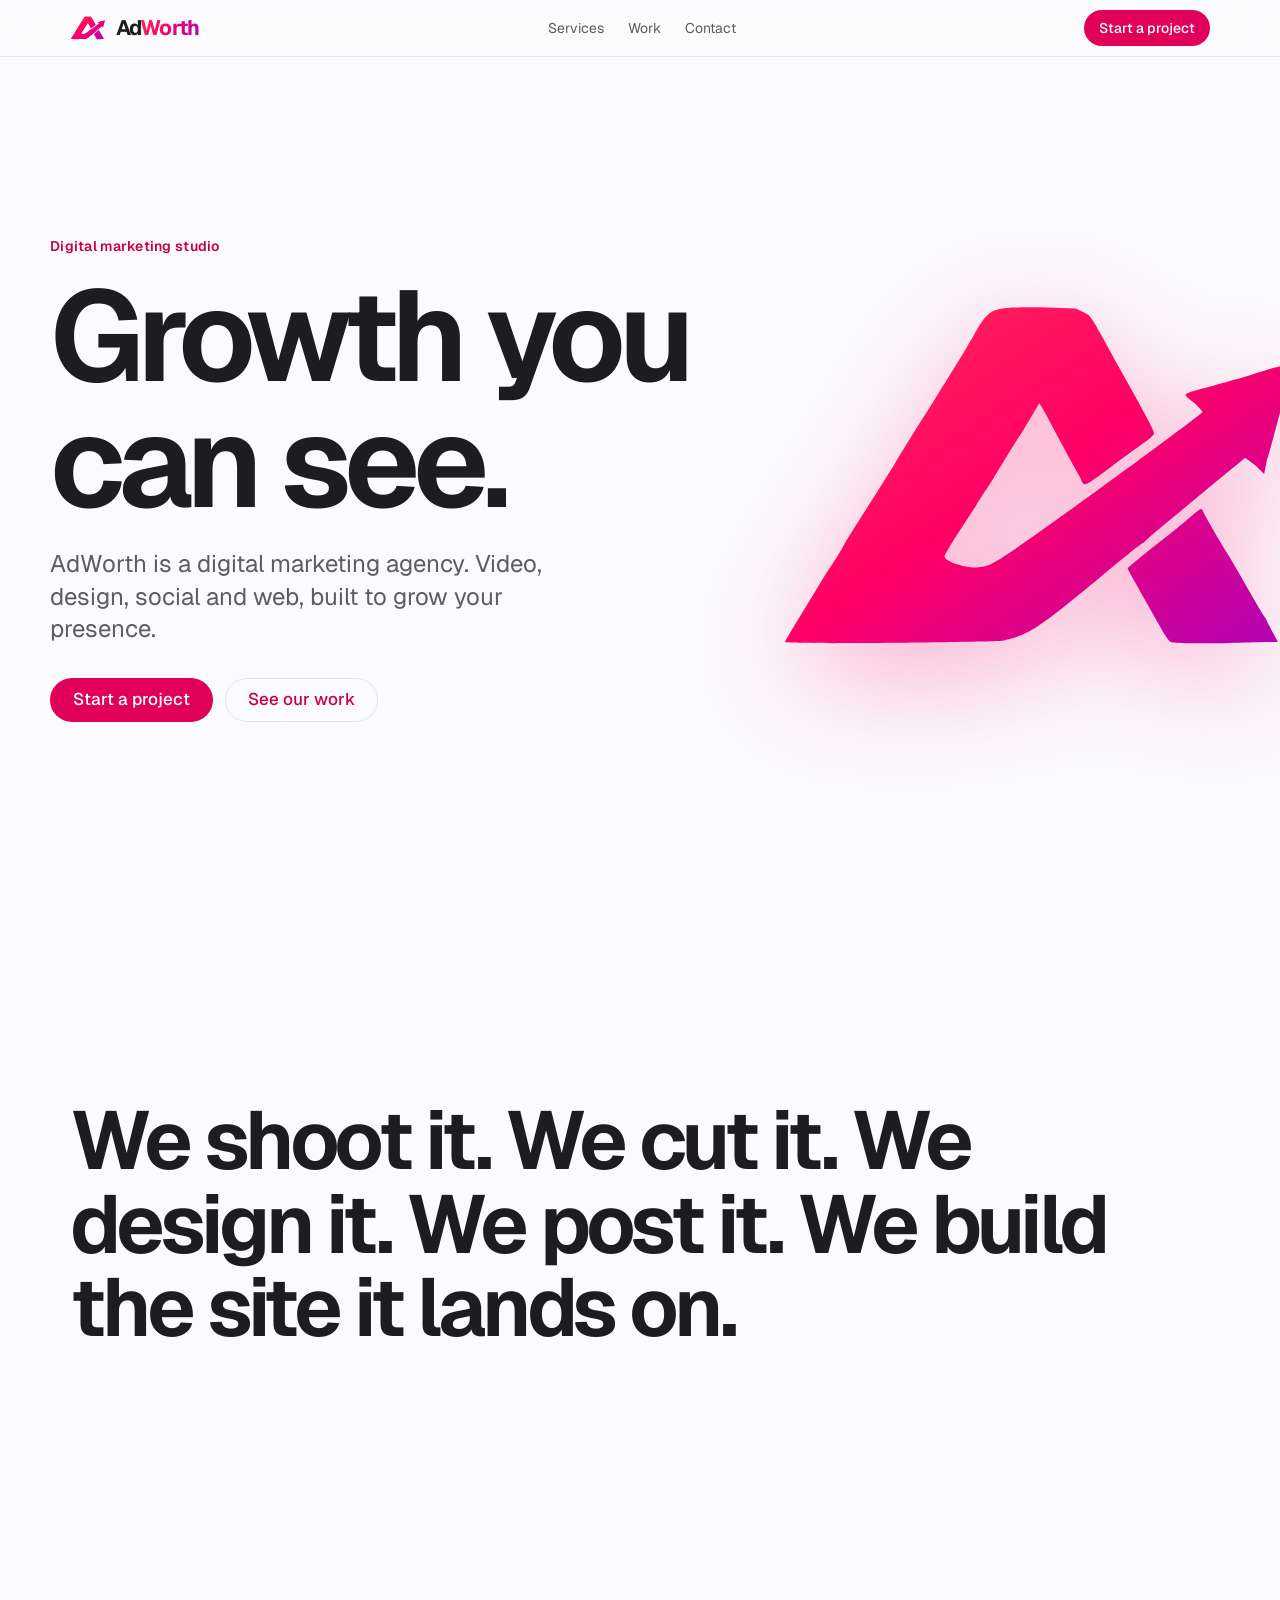
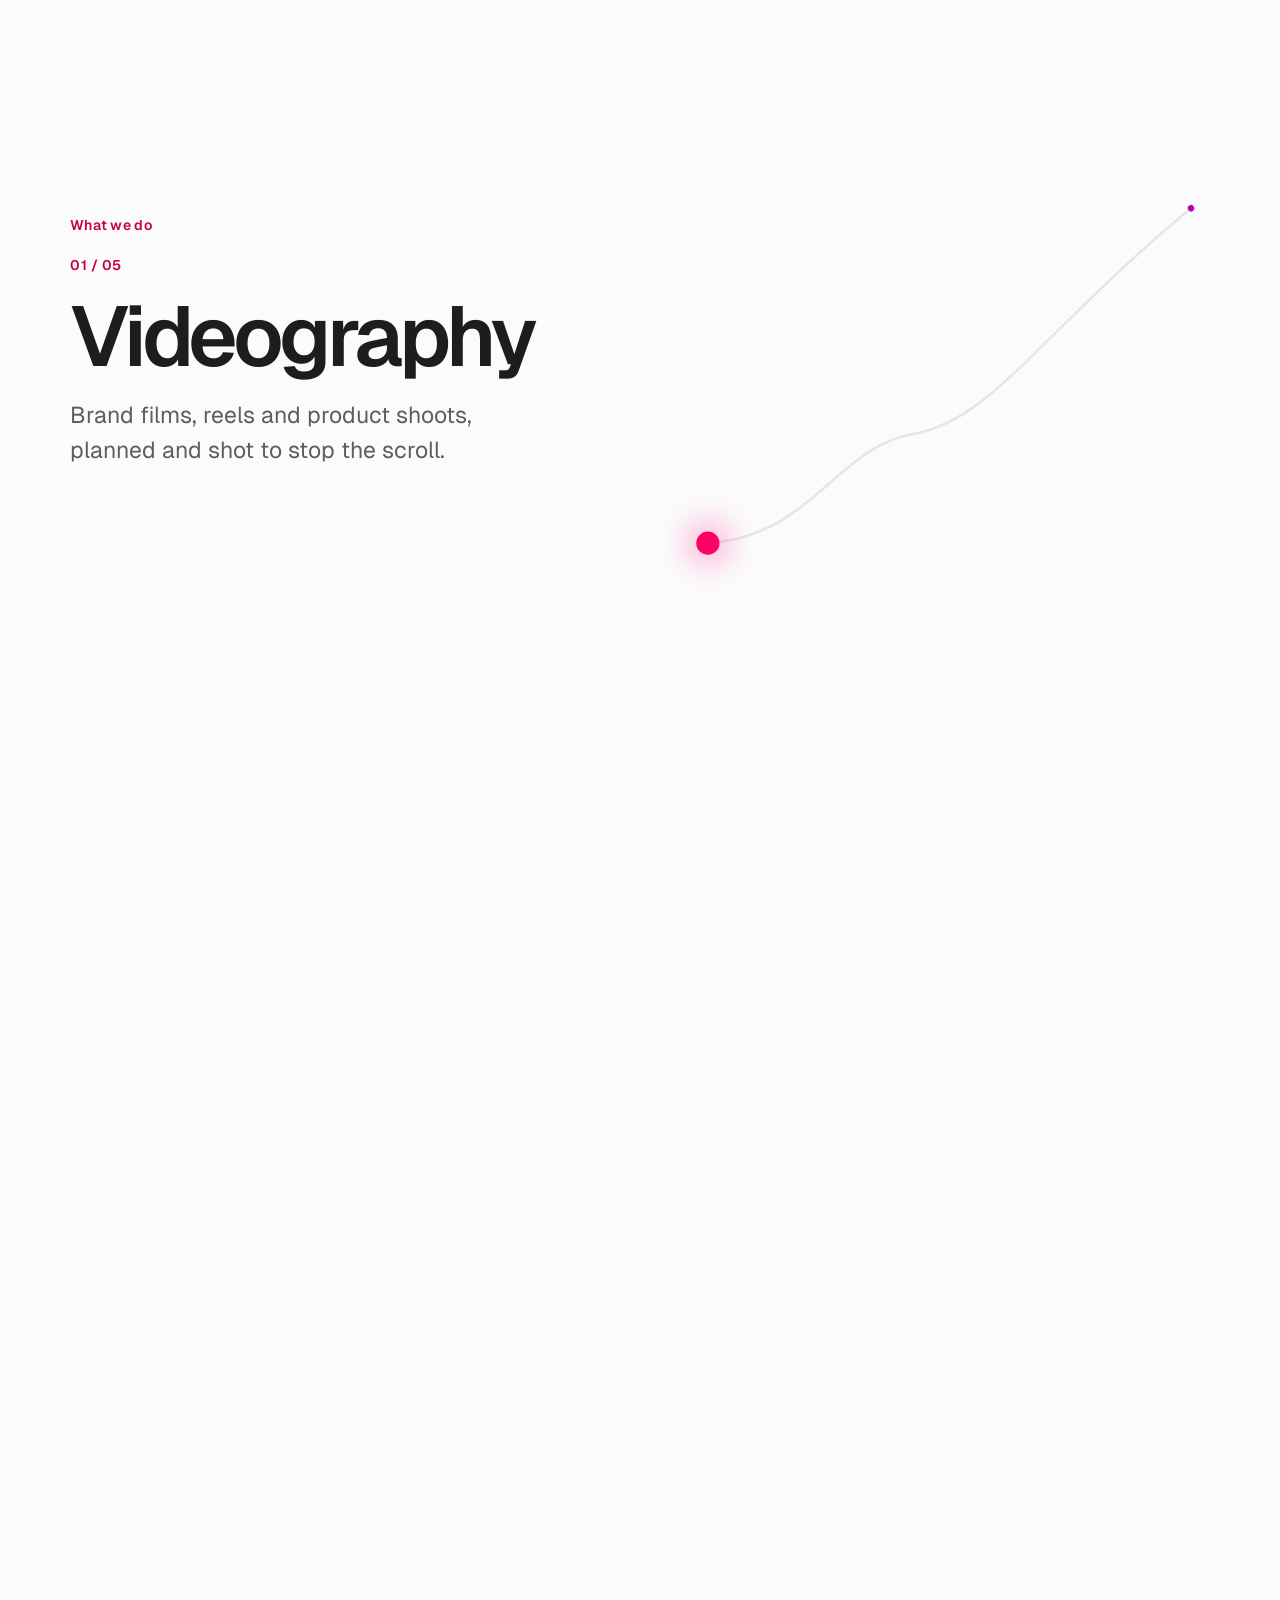
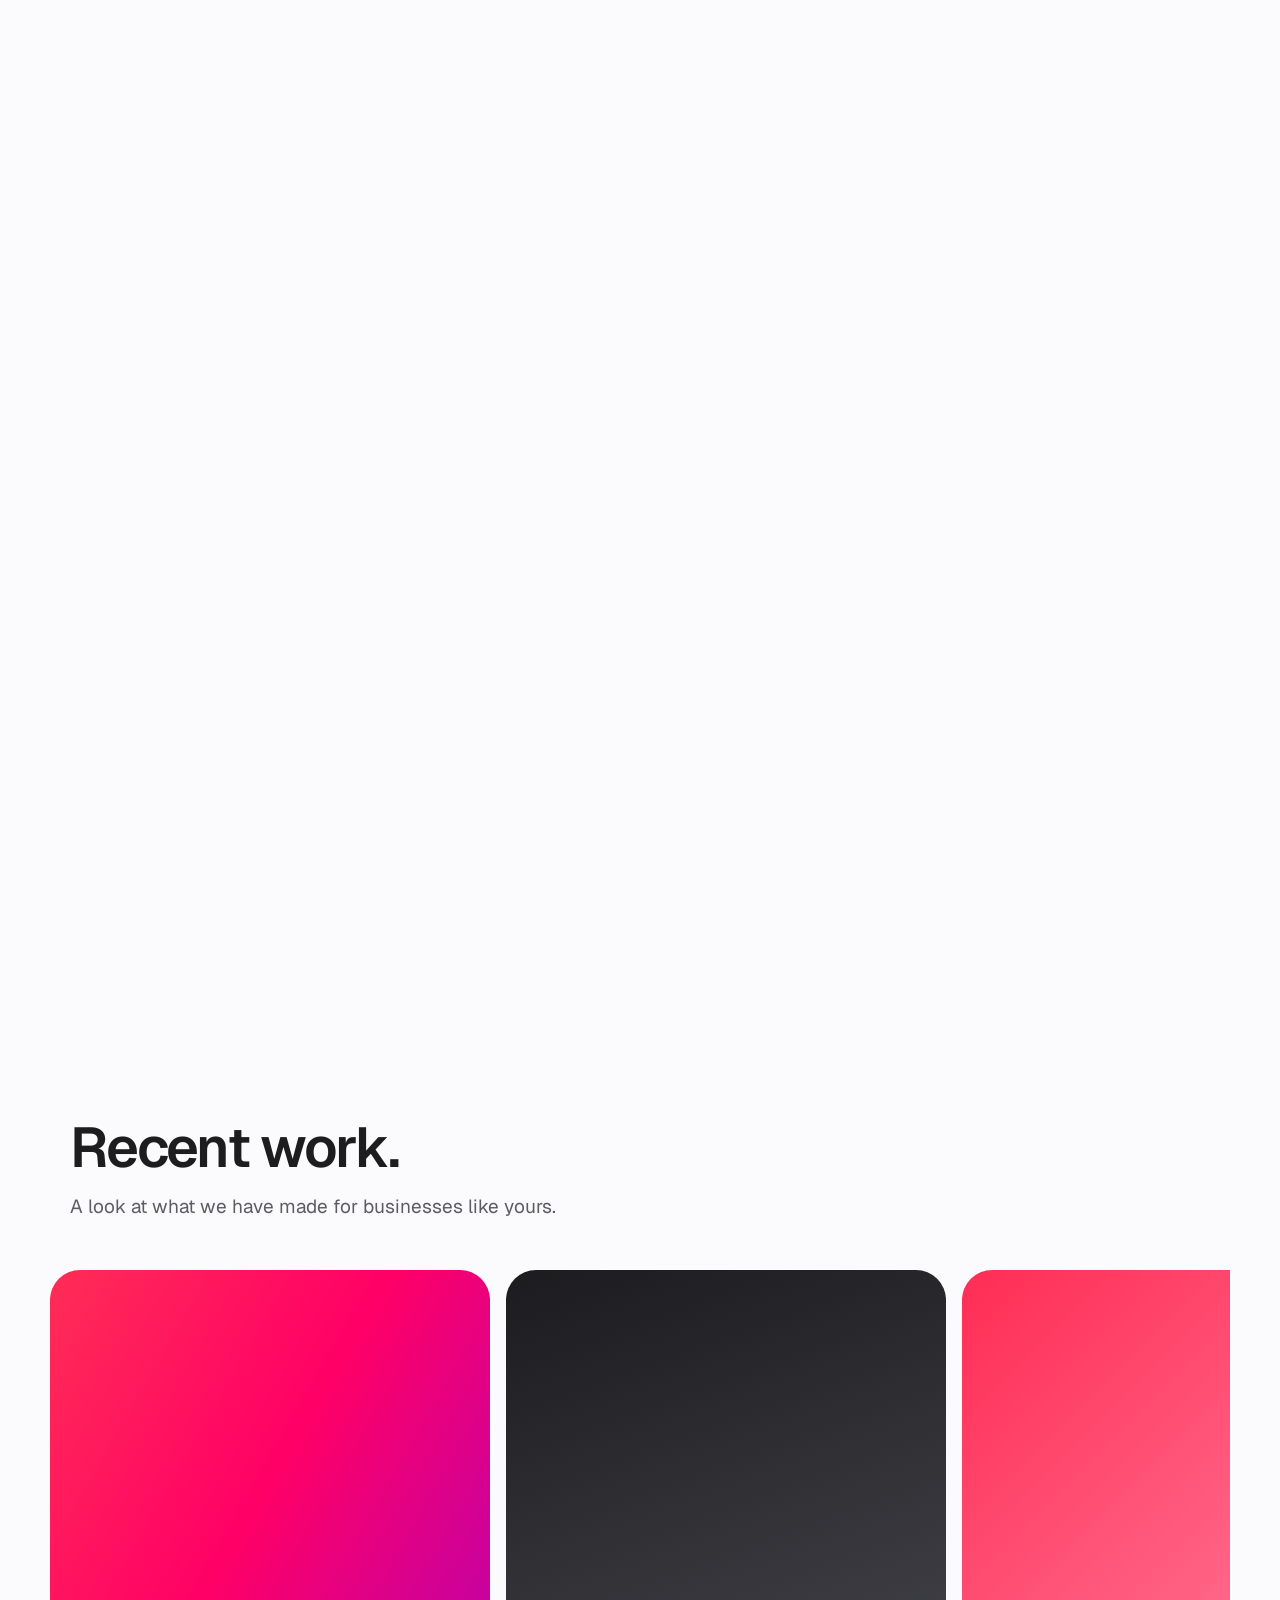
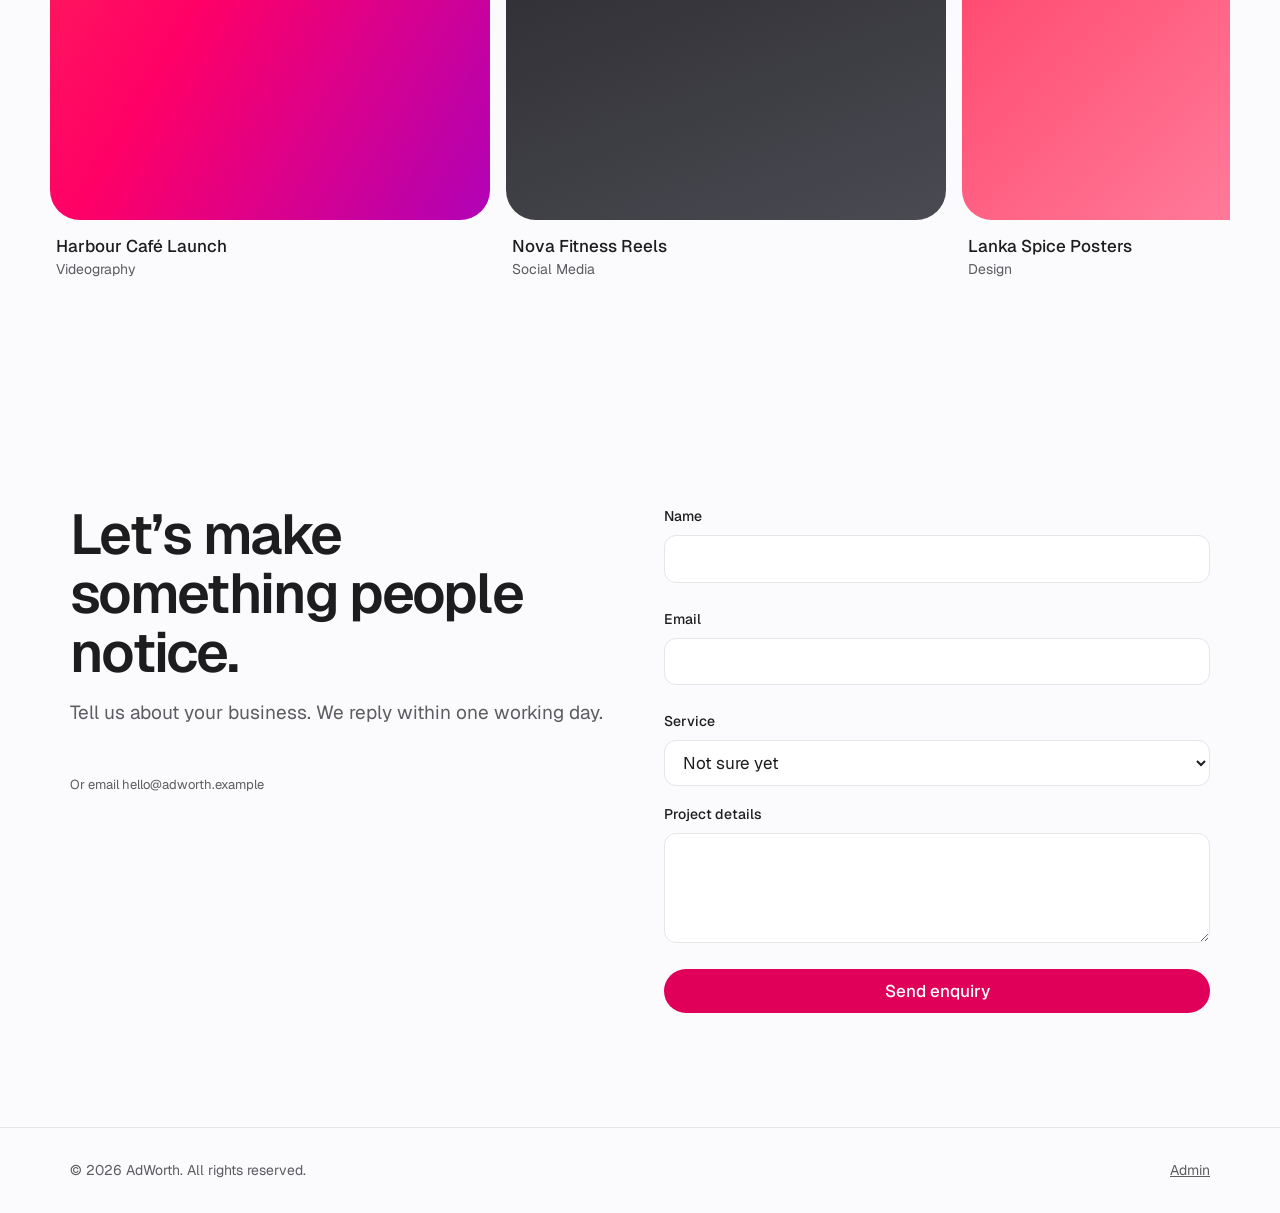
==== index.html @ 6396deb5 "Add files via upload" ====
<!DOCTYPE html>
<html lang="en">
<head>
<meta charset="utf-8">
<meta name="viewport" content="width=device-width, initial-scale=1, viewport-fit=cover">
<link rel="icon" type="image/svg+xml" href="assets/mark.svg">
<title>AdWorth — Digital marketing, made to be noticed</title>
<link rel="preconnect" href="https://fonts.googleapis.com">
<link rel="preconnect" href="https://fonts.gstatic.com" crossorigin>
<link href="https://fonts.googleapis.com/css2?family=Geist:wght@400;500;600;700&display=swap" rel="stylesheet">
<style>
:root{--bg:#fbfbfd;--surf:#fff;--ink:#1d1d1f;--mute:#5c5c61;--line:#e5e5ea;--acc:#c80046;--btn:#e0005a;--acc-ink:#fff;--grad:linear-gradient(120deg,#ff2d55,#ff0066 45%,#b002b7);--ok:#1a7f37;--bad:#c4281c;--shadow:0 20px 40px -20px rgba(20,30,60,.14);
box-sizing:border-box;padding-top:env(safe-area-inset-top,0px);padding-bottom:env(safe-area-inset-bottom,0px);color-scheme:light}
@media(prefers-color-scheme:dark){:root:not([data-theme="light"]){--bg:#000;--surf:#161618;--ink:#f5f5f7;--mute:#a1a1a6;--line:#2c2c2e;--acc:#ff4d86;--btn:#e0005a;--acc-ink:#fff;--ok:#4ac26b;--bad:#ff6b5e;--shadow:0 20px 40px -20px rgba(0,0,0,.6);color-scheme:dark}}
:root[data-theme="dark"]{--bg:#000;--surf:#161618;--ink:#f5f5f7;--mute:#a1a1a6;--line:#2c2c2e;--acc:#ff4d86;--btn:#e0005a;--acc-ink:#fff;--ok:#4ac26b;--bad:#ff6b5e;--shadow:0 20px 40px -20px rgba(0,0,0,.6);color-scheme:dark}
*{box-sizing:border-box}html{scroll-padding-top:calc(env(safe-area-inset-top,0px) + 72px);scroll-behavior:smooth}
body{margin:0;background:var(--bg);color:var(--ink);font:400 17px/1.5 Geist,-apple-system,"SF Pro Text","Helvetica Neue",Arial,sans-serif;-webkit-font-smoothing:antialiased}
body::before{content:"";position:fixed;inset:0 0 auto;height:env(safe-area-inset-top,0px);background:color-mix(in srgb,var(--bg) 80%,transparent);backdrop-filter:blur(20px);z-index:10}
h1,h2,h3{letter-spacing:-.03em;line-height:1.05;margin:0;font-weight:600}
a{color:inherit}button,input,select,textarea{font:inherit;color:inherit}
:focus-visible{outline:3px solid var(--acc);outline-offset:2px;border-radius:8px}
.wrap{max-width:1180px;margin:0 auto;padding:0 20px}
nav.top{position:sticky;top:env(safe-area-inset-top,0px);z-index:9;background:color-mix(in srgb,var(--bg) 78%,transparent);backdrop-filter:saturate(180%) blur(20px);border-bottom:1px solid var(--line)}
nav.top .wrap{display:flex;align-items:center;justify-content:space-between;height:56px}
.logo{font-weight:700;letter-spacing:-.04em;font-size:21px;text-decoration:none;display:inline-flex;align-items:center;gap:10px}.logo::before{content:"";width:36px;height:24px;background:var(--mark) center/contain no-repeat}.logo i{font-style:normal;background:var(--grad);-webkit-background-clip:text;background-clip:text;color:transparent}
.links{display:flex;gap:24px;font-size:14px}.links a{text-decoration:none;color:var(--mute);min-height:44px;display:flex;align-items:center}.links a:hover{color:var(--ink)}
.btn{display:inline-flex;align-items:center;justify-content:center;gap:8px;min-height:44px;padding:0 22px;border-radius:980px;border:1px solid transparent;background:var(--btn);color:var(--acc-ink);font-weight:500;text-decoration:none;cursor:pointer;transition:transform .2s cubic-bezier(.3,1.4,.5,1),opacity .2s}
.btn:hover{opacity:.9}.btn:active{transform:scale(.97)}.btn.ghost{background:transparent;color:var(--acc);border-color:var(--line)}.btn.sm{min-height:36px;padding:0 14px;font-size:14px}.btn.danger{background:transparent;color:var(--bad);border-color:var(--line)}
.hero{min-height:calc(100dvh - 56px);display:grid;grid-template-columns:1.5fr 1fr;gap:40px;align-items:center;padding:56px 0}
.eyebrow{font-size:14px;font-weight:600;color:var(--acc);letter-spacing:.02em;margin-bottom:16px}
.hero h1{font-size:clamp(52px,10vw,136px);letter-spacing:-.055em;line-height:.98;font-weight:650}
.hero p{color:var(--mute);font-size:clamp(19px,2.2vw,24px);max-width:34ch;margin:24px 0 32px;line-height:1.35}
.row{display:flex;gap:12px;flex-wrap:wrap}
.art{aspect-ratio:1.5;background:var(--mark) center/contain no-repeat;filter:drop-shadow(0 30px 60px rgba(255,0,102,.32));animation:rise 1.4s cubic-bezier(.2,.9,.3,1) both,float 9s ease-in-out 1.4s infinite}@keyframes rise{from{opacity:0;transform:translate(-30px,40px) scale(.92)}}@keyframes float{50%{transform:translateY(-12px)}}
section{padding:96px 0}section h2{font-size:clamp(34px,5vw,56px);max-width:16ch}
.sub{color:var(--mute);font-size:19px;max-width:44ch;margin:16px 0 48px}
.t0{background:var(--grad)}.t1{background:linear-gradient(160deg,#1c1c1f,#4a4a52)}.t2{background:linear-gradient(135deg,#ff2d55,#ff8aa8)}.t3{background:linear-gradient(135deg,#3a0a4a,#b002b7)}
.contact{display:grid;grid-template-columns:1fr 1fr;gap:48px}
form.f{display:grid;gap:18px}.fld{display:grid;gap:8px}.fld label{font-size:14px;font-weight:500}
input,select,textarea{width:100%;min-height:44px;padding:10px 14px;border:1px solid var(--line);border-radius:12px;background:var(--surf)}
textarea{min-height:110px;resize:vertical}.err{color:var(--bad);font-size:13px;min-height:0}.ok{color:var(--ok);font-weight:500}.help{font-size:13px;color:var(--mute)}
footer{border-top:1px solid var(--line);padding:32px 0;color:var(--mute);font-size:14px}footer .wrap{display:flex;justify-content:space-between;flex-wrap:wrap;gap:12px}
.reveal{animation:up .8s cubic-bezier(.2,.9,.3,1) both}@keyframes up{from{opacity:0;transform:translateY(24px)}}
.w{display:inline-block;overflow:hidden;vertical-align:top;padding-bottom:.1em;margin-bottom:-.1em}.w b{display:inline-block;font-weight:inherit;transform:translateY(108%);animation:wup 1s cubic-bezier(.2,.9,.3,1) forwards;animation-delay:calc(var(--i)*80ms + 120ms)}@keyframes wup{to{transform:none}}
.heroart{margin-right:-6vw;transform:perspective(900px) translateY(var(--sy,0px)) scale(var(--ss,1)) rotateY(var(--px,0deg)) rotateX(var(--py,0deg));opacity:var(--o,1);transition:transform .25s ease-out;will-change:transform}
.say{padding:22vh 0}#say{font-size:clamp(34px,6.4vw,92px);font-weight:650;letter-spacing:-.05em;line-height:1.02;max-width:15em;margin:0}#say span{opacity:.16;transition:opacity .2s}
.story{padding:0;height:calc(var(--n)*75vh + 100vh)}.stage{position:sticky;top:calc(env(safe-area-inset-top,0px) + 56px);height:calc(100dvh - 56px);display:flex;align-items:center}
.sgrid{display:grid;grid-template-columns:1.15fr 1fr;gap:32px;align-items:center;width:100%}.steps{position:relative;min-height:16em}
.step{position:absolute;inset:0 auto auto 0;opacity:0;transform:translateY(48px);transition:opacity .7s,transform .8s cubic-bezier(.2,.9,.3,1);pointer-events:none}.step.on{opacity:1;transform:none;pointer-events:auto}
.step h3{font-size:clamp(40px,6.6vw,92px);letter-spacing:-.05em;margin:14px 0 18px}.step p{color:var(--mute);font-size:clamp(18px,2vw,23px);max-width:28ch;margin:0}.cnt{color:var(--acc);font-weight:600;font-size:14px;letter-spacing:.04em}
.chart{width:100%;overflow:visible}#dot{filter:drop-shadow(0 0 14px #ff0066)}
.work{display:flex;gap:16px;overflow-x:auto;scroll-snap-type:x mandatory;margin:0 -20px;padding:0 20px 20px;scrollbar-width:none}.work::-webkit-scrollbar{display:none}
.work figure{flex:0 0 min(440px,80vw);scroll-snap-align:start;margin:0}.work .ph{aspect-ratio:4/5;border-radius:30px;transition:transform .6s cubic-bezier(.2,.9,.3,1)}.work figure:hover .ph{transform:scale(.97)}
.work figcaption{padding:14px 6px;font-size:17px;font-weight:500}.work small{display:block;color:var(--mute);font-weight:400;font-size:14px}
.rv{opacity:0;transform:translateY(32px);transition:opacity 1s,transform 1s cubic-bezier(.2,.9,.3,1)}.rv.in{opacity:1;transform:none}
/* admin */
.adm{display:grid;grid-template-columns:240px 1fr;min-height:100dvh}
.side{border-right:1px solid var(--line);padding:24px 16px;position:sticky;top:0;align-self:start;height:100dvh;display:flex;flex-direction:column;gap:4px}
.side .logo{padding:0 12px 20px}.side button{display:flex;justify-content:space-between;align-items:center;min-height:44px;padding:0 12px;border:0;background:none;border-radius:12px;text-align:left;cursor:pointer;color:var(--mute)}
.side button[aria-current=page]{background:var(--surf);color:var(--ink);box-shadow:inset 0 0 0 1px var(--line);font-weight:500}.side button:hover{color:var(--ink)}
.badge{background:var(--btn);color:var(--acc-ink);border-radius:99px;font-size:12px;padding:1px 8px}
.main{padding:40px clamp(20px,4vw,56px);max-width:960px;width:100%}.main h1{font-size:40px;margin-bottom:8px}
.stats{display:grid;grid-template-columns:repeat(3,1fr);gap:0;margin:32px 0;border-top:1px solid var(--line)}
.stat{padding:20px 0;border-bottom:1px solid var(--line)}.stat b{display:block;font-size:48px;letter-spacing:-.04em;font-weight:600}.stat span{color:var(--mute);font-size:14px}
.list>div{padding:20px 0;border-bottom:1px solid var(--line);display:grid;gap:10px}.list .h{display:flex;justify-content:space-between;gap:12px;flex-wrap:wrap;align-items:center}
.pill{font-size:12px;border:1px solid var(--line);padding:2px 10px;border-radius:99px;color:var(--mute)}.pill.new{color:var(--acc);border-color:var(--acc)}
.panel{border:1px solid var(--line);border-radius:20px;padding:24px;background:var(--surf);margin:24px 0;display:grid;gap:16px}
.empty{padding:56px 0;text-align:center;color:var(--mute)}.login{min-height:100dvh;display:grid;place-items:center;padding:20px}.login .panel{width:min(400px,100%)}
.skel{height:18px;border-radius:8px;background:linear-gradient(90deg,var(--line),var(--surf),var(--line));background-size:200% 100%;animation:sh 1.2s infinite;margin:14px 0}@keyframes sh{to{background-position:-200% 0}}
.toast{position:fixed;left:50%;bottom:calc(env(safe-area-inset-bottom,0px) + 24px);transform:translateX(-50%);background:var(--ink);color:var(--bg);padding:10px 20px;border-radius:99px;font-size:14px;z-index:20}
@media(max-width:820px){.hero,.contact{grid-template-columns:1fr}.art{max-width:340px}.links{display:none}.sgrid{grid-template-columns:1fr}.chart{max-height:28dvh}.heroart{margin:0}.adm{grid-template-columns:1fr}
.side{position:static;height:auto;flex-direction:row;overflow-x:auto;border-right:0;border-bottom:1px solid var(--line);padding:12px}.side .logo{display:none}.side button{white-space:nowrap;gap:8px}.stats{grid-template-columns:1fr}}
@media(prefers-reduced-motion:reduce){.story{height:auto}.stage{position:static;height:auto;padding:48px 0}.steps{min-height:0;display:grid;gap:40px}.step{position:static;opacity:1;transform:none}.rv{opacity:1;transform:none}.w b{transform:none}#say span{opacity:1}*{animation:none!important;transition:none!important;scroll-behavior:auto!important}}
:root{--mark:url(assets/mark.svg)}</style>
</head>
<body>
<div id="app"></div>
<script>
const KEY='adworth:v2';
const DEF={headline:'Growth you can see.',tag:'AdWorth is a digital marketing agency. Video, design, social and web, built to grow your presence.',email:'hello@adworth.example',
services:[
{id:1,t:'Videography',d:'Brand films, reels and product shoots, planned and shot to stop the scroll.'},
{id:2,t:'Video Editing',d:'Tight cuts, sound and motion for ads, shorts and long-form.'},
{id:3,t:'Posters & Design',d:'Posters, ads and visual identity with a clear point of view.'},
{id:4,t:'Social Media Management',d:'Strategy, content calendars, posting and community — handled end to end.'},
{id:5,t:'Website Development',d:'Fast, beautiful websites that turn attention into enquiries.'}],
work:[{id:1,t:'Harbour Café Launch',c:'Videography',k:0},{id:2,t:'Nova Fitness Reels',c:'Social Media',k:1},{id:3,t:'Lanka Spice Posters',c:'Design',k:2},{id:4,t:'Greenleaf Website',c:'Website',k:3},{id:5,t:'Coastline Ad Cut',c:'Editing',k:1},{id:6,t:'Bloom Boutique Brand',c:'Design',k:0}],
inq:[]};
let S=load(),tab='overview',loading=false;
function load(){try{const r=localStorage.getItem(KEY);return r?{...DEF,...JSON.parse(r)}:structuredClone(DEF)}catch(e){return structuredClone(DEF)}}
function save(){try{localStorage.setItem(KEY,JSON.stringify(S))}catch(e){}}
const esc=s=>String(s).replace(/[&<>"']/g,c=>({'&':'&amp;','<':'&lt;','>':'&gt;','"':'&quot;',"'":'&#39;'}[c]));
const $=s=>document.querySelector(s);
const uid=()=>Date.now()+Math.floor(Math.random()*999);
function toast(m){const t=document.createElement('div');t.className='toast';t.setAttribute('role','status');t.textContent=m;document.body.append(t);setTimeout(()=>t.remove(),2200)}

function site(){return `
<nav class="top" aria-label="Main"><div class="wrap"><a class="logo" href="#"><span>Ad<i>Worth</i></span></a>
<div class="links"><a href="#services">Services</a><a href="#work">Work</a><a href="#contact">Contact</a></div>
<a class="btn sm" href="#contact">Start a project</a></div></nav>
<main>
<div class="wrap hero"><div><div class="eyebrow">Digital marketing studio</div><h1>${S.headline.split(' ').map((w,i)=>`<span class="w"><b style="--i:${i}">${esc(w)}</b></span>`).join(' ')}</h1><p>${esc(S.tag)}</p>
<div class="row"><a class="btn" href="#contact">Start a project</a><a class="btn ghost" href="#work">See our work</a></div></div>
<div class="heroart" id="ha"><div class="art" role="img" aria-label="AdWorth rising arrow mark"></div></div></div>
<section class="say"><div class="wrap"><p id="say">${'We shoot it. We cut it. We design it. We post it. We build the site it lands on.'.split(' ').map(w=>`<span>${w}</span>`).join(' ')}</p></div></section>
${S.services.length?`<section id="services" class="story" style="--n:${S.services.length}"><div class="stage"><div class="wrap sgrid"><div><div class="eyebrow">What we do</div><div class="steps">${S.services.map((s,i)=>`<article class="step${i?'':' on'}"><span class="cnt">0${i+1} / 0${S.services.length}</span><h3>${esc(s.t)}</h3><p>${esc(s.d)}</p></article>`).join('')}</div></div>
<svg class="chart" viewBox="0 0 400 300" aria-hidden="true"><defs><linearGradient id="lg" x1="0" x2="1"><stop offset="0" stop-color="#ff2d55"/><stop offset="1" stop-color="#b002b7"/></linearGradient></defs><path d="M10 285C90 280 110 210 170 200S270 120 385 25" fill="none" stroke="var(--line)" stroke-width="2"/><path id="ln" d="M10 285C90 280 110 210 170 200S270 120 385 25" fill="none" stroke="url(#lg)" stroke-width="5" stroke-linecap="round" pathLength="1" stroke-dasharray="1" stroke-dashoffset="1"/><circle id="dot" r="9" cx="10" cy="285" fill="#ff0066"/></svg></div></div></section>`:''}
<section id="work"><div class="wrap rv"><h2>Recent work.</h2><p class="sub">A look at what we have made for businesses like yours.</p>
<div class="work">${S.work.map(w=>`<figure><div class="ph t${w.k%4}" role="img" aria-label="${esc(w.t)} placeholder"></div><figcaption>${esc(w.t)}<small>${esc(w.c)}</small></figcaption></figure>`).join('')||'<p class="empty">Projects coming soon.</p>'}</div></div></section>
<section id="contact"><div class="wrap contact rv"><div><h2>Let’s make something people notice.</h2><p class="sub">Tell us about your business. We reply within one working day.</p><p class="help">Or email ${esc(S.email)}</p></div>
<form class="f" data-form="inquiry" novalidate>
<div class="fld"><label for="n">Name</label><input id="n" name="name" autocomplete="name" required><div class="err" data-e="name"></div></div>
<div class="fld"><label for="e">Email</label><input id="e" name="email" type="email" autocomplete="email" inputmode="email" required><div class="err" data-e="email"></div></div>
<div class="fld"><label for="s">Service</label><select id="s" name="service"><option>Not sure yet</option>${S.services.map(s=>`<option>${esc(s.t)}</option>`).join('')}</select></div>
<div class="fld"><label for="m">Project details</label><textarea id="m" name="msg" required></textarea><div class="err" data-e="msg"></div></div>
<button class="btn" type="submit">Send enquiry</button><div class="ok" role="status" id="okmsg"></div></form></div></section>
</main>
<footer><div class="wrap"><span>© 2026 AdWorth. All rights reserved.</span><a href="#admin">Admin</a></div></footer>`}


const TABS=[['overview','Overview'],['inquiries','Inquiries'],['services','Services'],['work','Work'],['settings','Settings']];
function admin(){const nw=S.inq.filter(i=>i.s==='new').length;
return `<div class="adm"><nav class="side" aria-label="Admin"><a class="logo" href="#"><span>Ad<i>Worth</i></span></a>
${TABS.map(([k,l])=>`<button data-act="tab" data-k="${k}" ${tab===k?'aria-current="page"':''}>${l}${k==='inquiries'&&nw?`<span class="badge">${nw}</span>`:''}</button>`).join('')}
<button data-act="out" style="margin-top:auto">View website</button></nav>
<main class="main">${loading?'<div class="skel" style="width:40%"></div><div class="skel"></div><div class="skel" style="width:80%"></div>':panel()}</main></div>`}

function panel(){
if(tab==='overview')return `<h1>Overview</h1><p class="help">Your studio at a glance.</p>
<div class="stats"><div class="stat"><b>${S.inq.length}</b><span>Total enquiries</span></div><div class="stat"><b>${S.services.length}</b><span>Live services</span></div><div class="stat"><b>${S.work.length}</b><span>Portfolio projects</span></div></div>
<h2 style="font-size:24px">Latest enquiries</h2>${inqList(S.inq.slice(0,3))}`;
if(tab==='inquiries')return `<h1>Inquiries</h1><p class="help">Messages from your website contact form.</p>${inqList(S.inq)}`;
if(tab==='services')return `<h1>Services</h1><p class="help">Changes appear on the website instantly.</p>
<form class="panel" data-form="addsvc" novalidate><h3 style="font-size:18px">Add a service</h3><div class="fld"><label for="at">Title</label><input id="at" name="t"><div class="err" data-e="t"></div></div><div class="fld"><label for="ad">Description</label><textarea id="ad" name="d"></textarea></div><button class="btn sm" style="justify-self:start">Add service</button></form>
<div class="list">${S.services.map(s=>`<form data-form="editsvc" data-id="${s.id}" novalidate><div class="fld"><label for="t${s.id}">Title</label><input id="t${s.id}" name="t" value="${esc(s.t)}"></div><div class="fld"><label for="d${s.id}">Description</label><textarea id="d${s.id}" name="d">${esc(s.d)}</textarea></div><div class="row"><button class="btn sm">Save</button><button type="button" class="btn sm danger" data-act="delsvc" data-id="${s.id}">Delete</button></div></form>`).join('')||'<div class="empty">No services yet. Add your first one above.</div>'}</div>`;
if(tab==='work')return `<h1>Work</h1><p class="help">Portfolio projects shown on the website.</p>
<form class="panel" data-form="addwork" novalidate><h3 style="font-size:18px">Add a project</h3><div class="fld"><label for="wt">Title</label><input id="wt" name="t"><div class="err" data-e="t"></div></div><div class="fld"><label for="wc">Category</label><select id="wc" name="c"><option>Videography</option><option>Editing</option><option>Design</option><option>Social Media</option><option>Website</option></select></div><button class="btn sm" style="justify-self:start">Add project</button></form>
<div class="list">${S.work.map(w=>`<div><div class="h"><span><b>${esc(w.t)}</b> <span class="pill">${esc(w.c)}</span></span><button class="btn sm danger" data-act="delwork" data-id="${w.id}">Remove</button></div></div>`).join('')||'<div class="empty">No projects yet. Add one above.</div>'}</div>`;
return `<h1>Settings</h1><p class="help">Homepage text and contact details.</p>
<form class="panel" data-form="settings" novalidate><div class="fld"><label for="h">Homepage headline</label><input id="h" name="headline" value="${esc(S.headline)}"><div class="err" data-e="headline"></div></div>
<div class="fld"><label for="tg">Homepage subtext</label><textarea id="tg" name="tag">${esc(S.tag)}</textarea></div>
<div class="fld"><label for="em">Contact email</label><input id="em" name="email" type="email" value="${esc(S.email)}"></div><button class="btn sm" style="justify-self:start">Save settings</button></form>`}

function inqList(a){return a.length?`<div class="list">${a.map(i=>`<div><div class="h"><span><b>${esc(i.n)}</b> · <a href="mailto:${esc(i.e)}">${esc(i.e)}</a></span><span><span class="pill ${i.s==='new'?'new':''}">${i.s==='new'?'New':'Handled'}</span> <span class="pill">${esc(i.v)}</span></span></div><p style="margin:0">${esc(i.m)}</p><div class="row"><button class="btn sm ghost" data-act="tog" data-id="${i.id}">Mark ${i.s==='new'?'handled':'new'}</button><button class="btn sm danger" data-act="delinq" data-id="${i.id}">Delete</button></div></div>`).join('')}</div>`:`<div class="empty"><b>No enquiries yet.</b><br>New messages from the contact form will appear here.</div>`}

function render(){const a=$('#app'),adm=location.hash==='#admin';document.title=adm?'AdWorth Admin':'AdWorth — Digital marketing, made to be noticed';a.innerHTML=adm?admin():site();if(!adm&&location.hash&&location.hash!=='#')document.getElementById(location.hash.slice(1))?.scrollIntoView();bind()}
function errs(f,o){f.querySelectorAll('[data-e]').forEach(e=>e.textContent=o[e.dataset.e]||'');const k=Object.keys(o)[0];if(k)f.elements[k]?.focus();return !k}
const mail=/^[^\s@]+@[^\s@]+\.[^\s@]+$/;

document.addEventListener('submit',e=>{const f=e.target,k=f.dataset.form;if(!k)return;e.preventDefault();const d=Object.fromEntries(new FormData(f)),v={};
if(k==='inquiry'){if(!d.name.trim())v.name='Please enter your name.';if(!mail.test(d.email))v.email='Enter a valid email address.';if(!d.msg.trim())v.msg='Tell us a little about your project.';if(!errs(f,v))return;
S.inq.unshift({id:uid(),n:d.name.trim(),e:d.email.trim(),v:d.service,m:d.msg.trim(),s:'new'});save();f.reset();$('#okmsg').textContent='Thank you — we will be in touch within one working day.';return}
if(k==='addsvc'){if(!d.t.trim()){v.t='Give the service a title.';errs(f,v);return}S.services.push({id:uid(),t:d.t.trim(),d:d.d.trim()});toast('Service added')}
if(k==='editsvc'){const s=S.services.find(x=>x.id==f.dataset.id);if(!d.t.trim())return toast('Title cannot be empty');s.t=d.t.trim();s.d=d.d.trim();toast('Saved')}
if(k==='addwork'){if(!d.t.trim()){v.t='Give the project a title.';errs(f,v);return}S.work.push({id:uid(),t:d.t.trim(),c:d.c,k:S.work.length%4});toast('Project added')}
if(k==='settings'){if(!d.headline.trim())v.headline='Headline cannot be empty.';if(!errs(f,v))return;Object.assign(S,{headline:d.headline.trim(),tag:d.tag.trim(),email:d.email.trim()});toast('Settings saved')}
save();render()});

document.addEventListener('click',e=>{const b=e.target.closest('[data-act]');if(!b)return;const a=b.dataset.act,id=b.dataset.id;
if(a==='tab')tab=b.dataset.k;
else if(a==='out'){location.hash='';return}
else if(a==='delsvc'){if(!confirm('Delete this service?'))return;S.services=S.services.filter(x=>x.id!=id)}
else if(a==='delwork')S.work=S.work.filter(x=>x.id!=id);
else if(a==='delinq'){if(!confirm('Delete this enquiry?'))return;S.inq=S.inq.filter(x=>x.id!=id)}
else if(a==='tog'){const i=S.inq.find(x=>x.id==id);i.s=i.s==='new'?'done':'new'}
save();render()});
let M={},raf=0;const cl=(v,a=0,b=1)=>Math.min(b,Math.max(a,v));
function bind(){const q=s=>document.querySelector(s),qa=s=>[...document.querySelectorAll(s)];M={ha:q('#ha'),say:q('#say'),st:q('#services.story'),ln:q('#ln'),dot:q('#dot'),steps:qa('.step'),words:qa('#say span'),rm:matchMedia('(prefers-reduced-motion:reduce)').matches};
const io=new IntersectionObserver(es=>es.forEach(e=>{if(e.isIntersecting){e.target.classList.add('in');io.unobserve(e.target)}}),{threshold:.12});qa('.rv').forEach(el=>M.rm?el.classList.add('in'):io.observe(el));tick()}
function tick(){raf=0;const{ha,say,st,ln,dot,steps,words,rm}=M,vh=innerHeight;
if(ha&&!rm){const p=cl(scrollY/vh);ha.style.setProperty('--sy',-p*70+'px');ha.style.setProperty('--ss',1-p*.3);ha.style.setProperty('--o',1-p*.85)}
if(say){const r=say.getBoundingClientRect(),p=cl((vh*.85-r.top)/(vh*.55+r.height*.5));words.forEach((w,i)=>w.style.opacity=rm?1:.16+.84*cl(p*(words.length+4)-i))}
if(st&&steps.length&&!rm){const r=st.getBoundingClientRect(),p=cl(-r.top/(r.height-vh)),n=steps.length,i=Math.min(n-1,Math.floor(p*n));steps.forEach((x,k)=>x.classList.toggle('on',k===i));ln.style.strokeDashoffset=1-p;const pt=ln.getPointAtLength(p*ln.getTotalLength());dot.setAttribute('cx',pt.x);dot.setAttribute('cy',pt.y)}}
addEventListener('scroll',()=>{raf||(raf=requestAnimationFrame(tick))},{passive:true});
addEventListener('pointermove',e=>{if(M.ha&&!M.rm&&innerWidth>820){M.ha.style.setProperty('--px',(e.clientX/innerWidth-.5)*14+'deg');M.ha.style.setProperty('--py',(.5-e.clientY/innerHeight)*10+'deg')}},{passive:true});
addEventListener('hashchange',render);render();
</script>
</body>
</html>
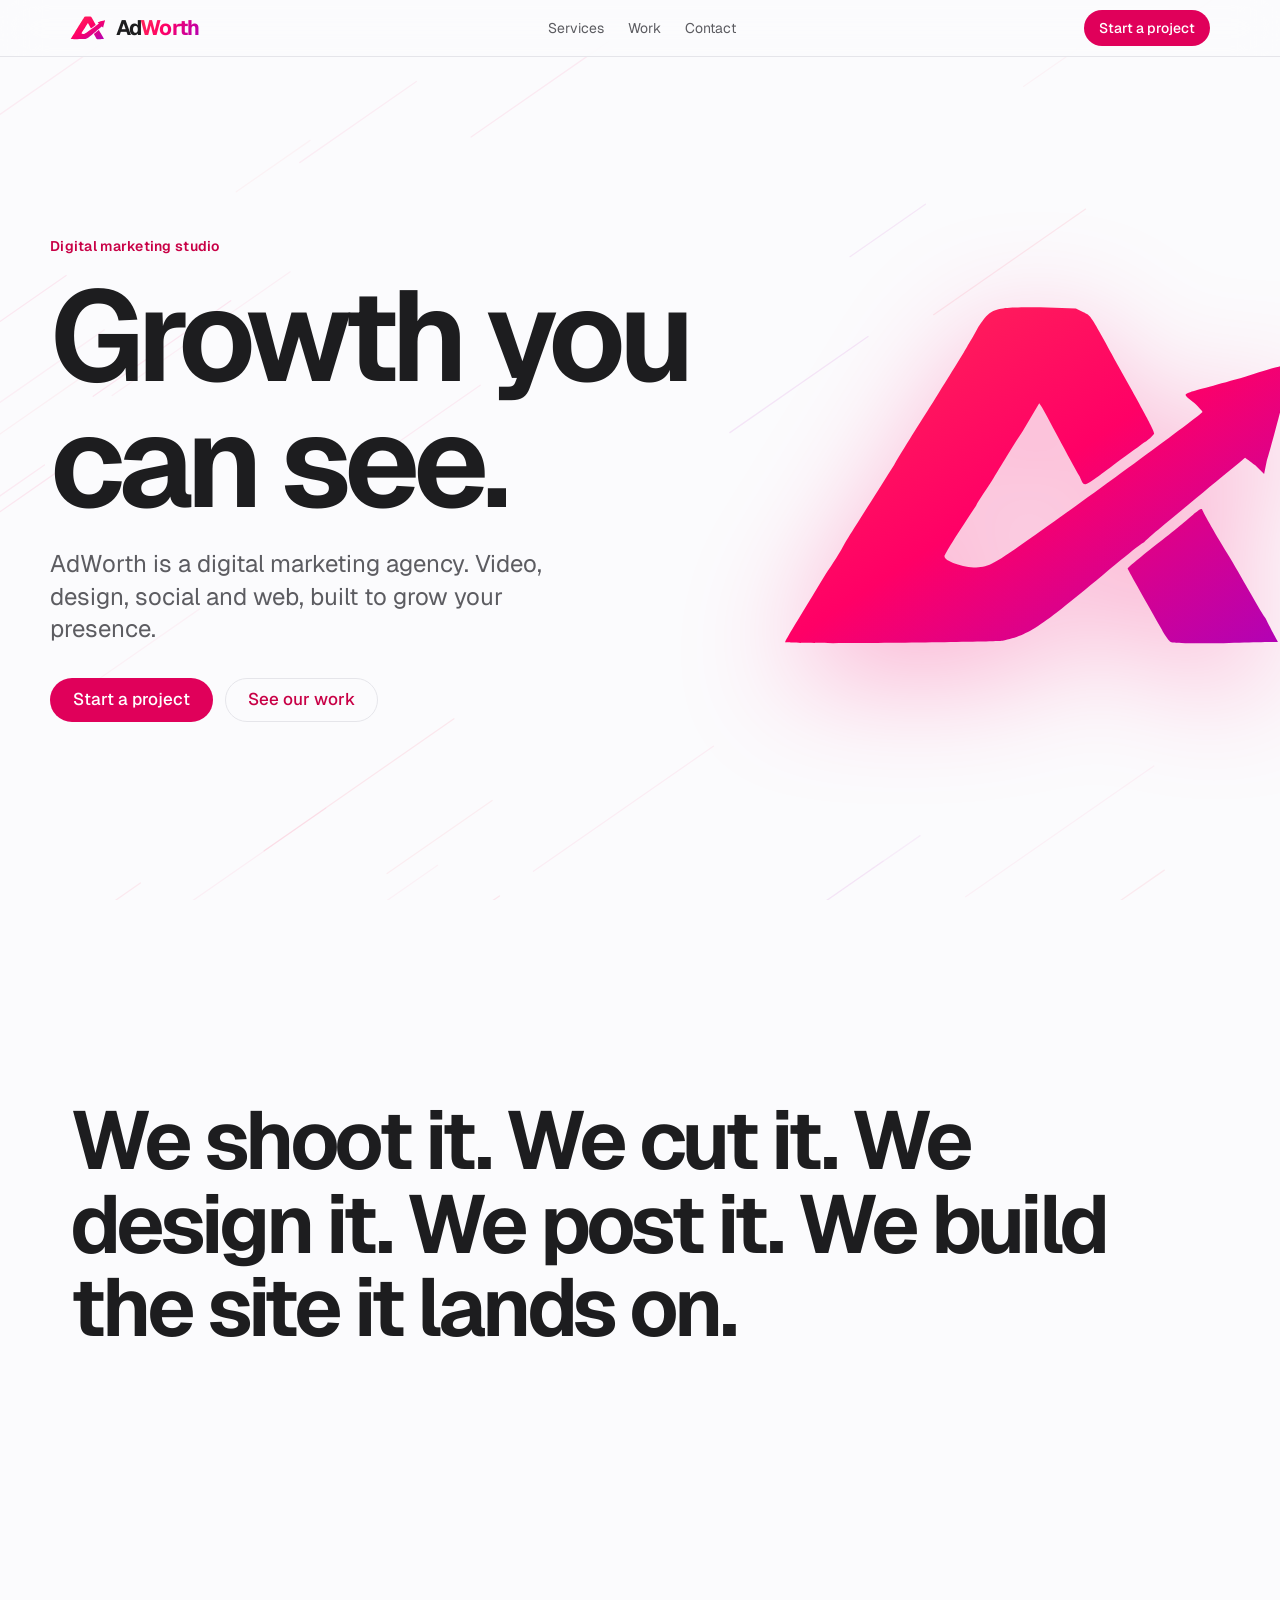
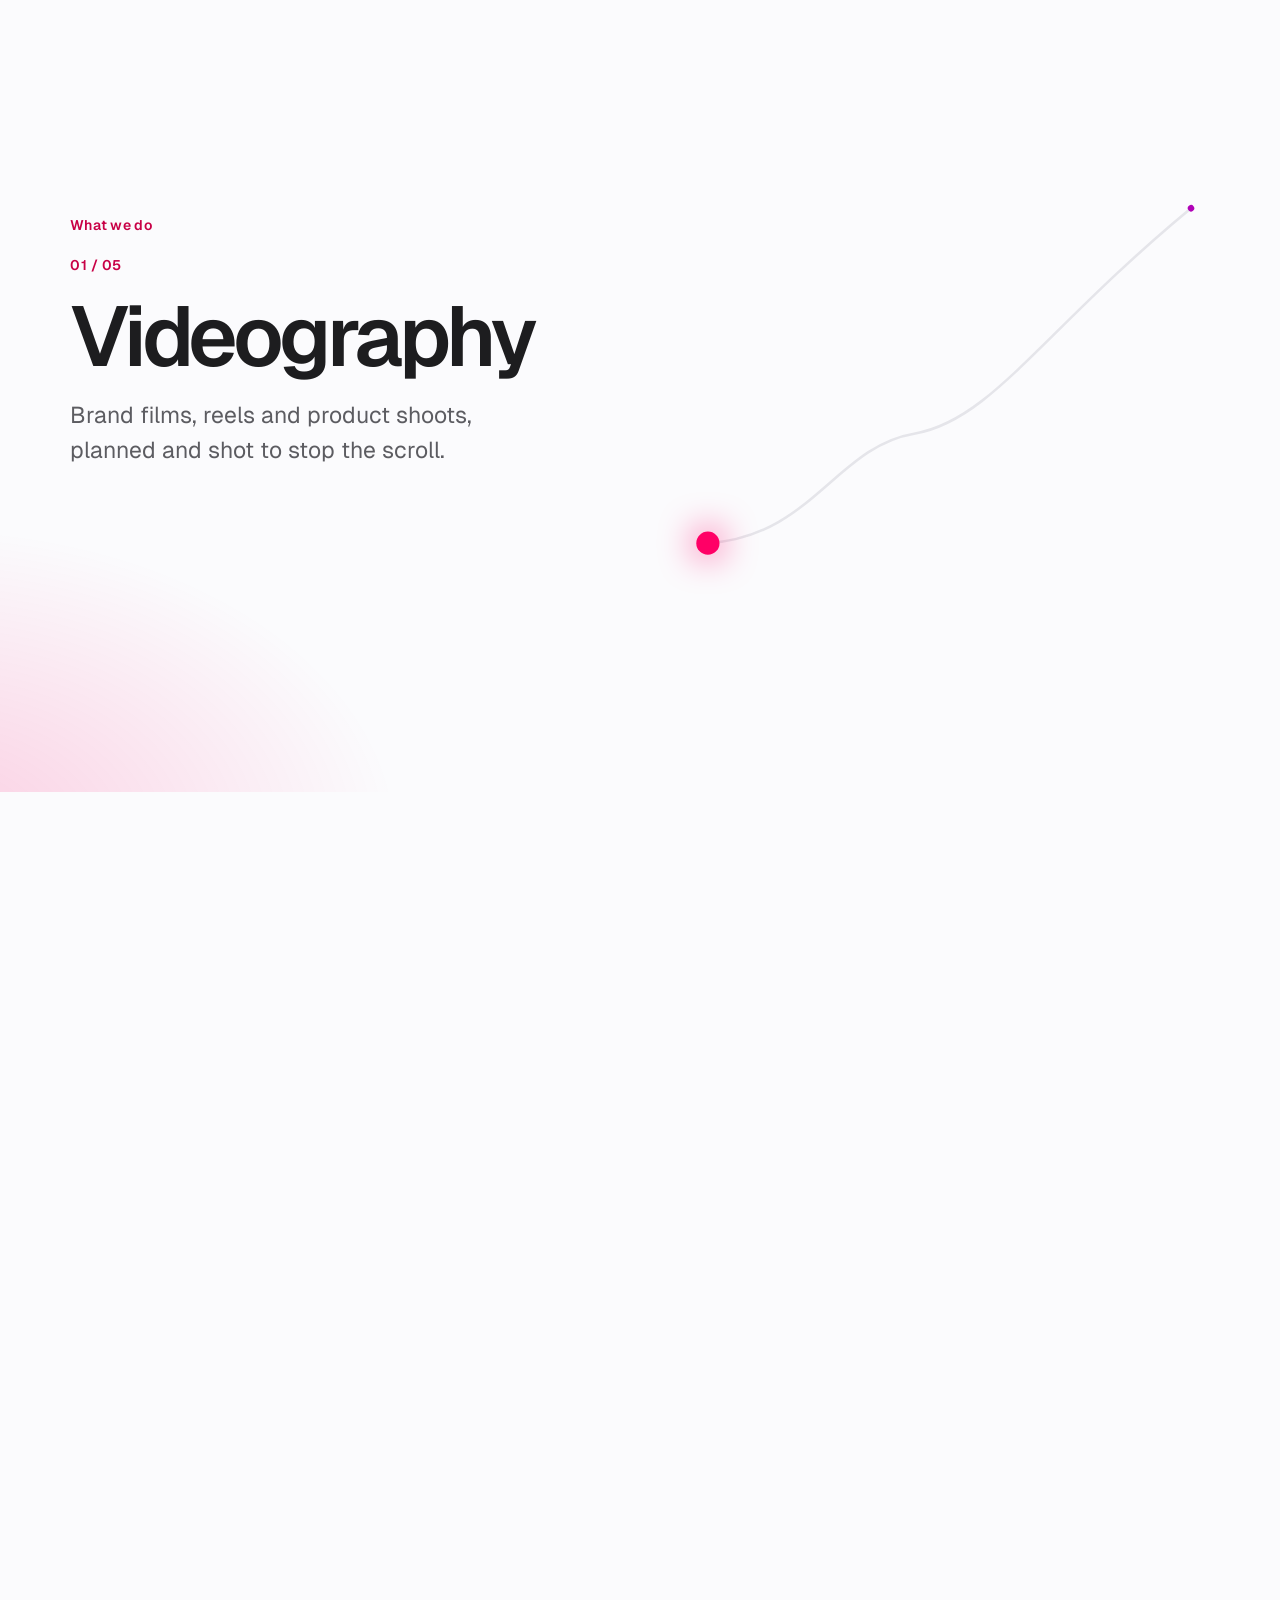
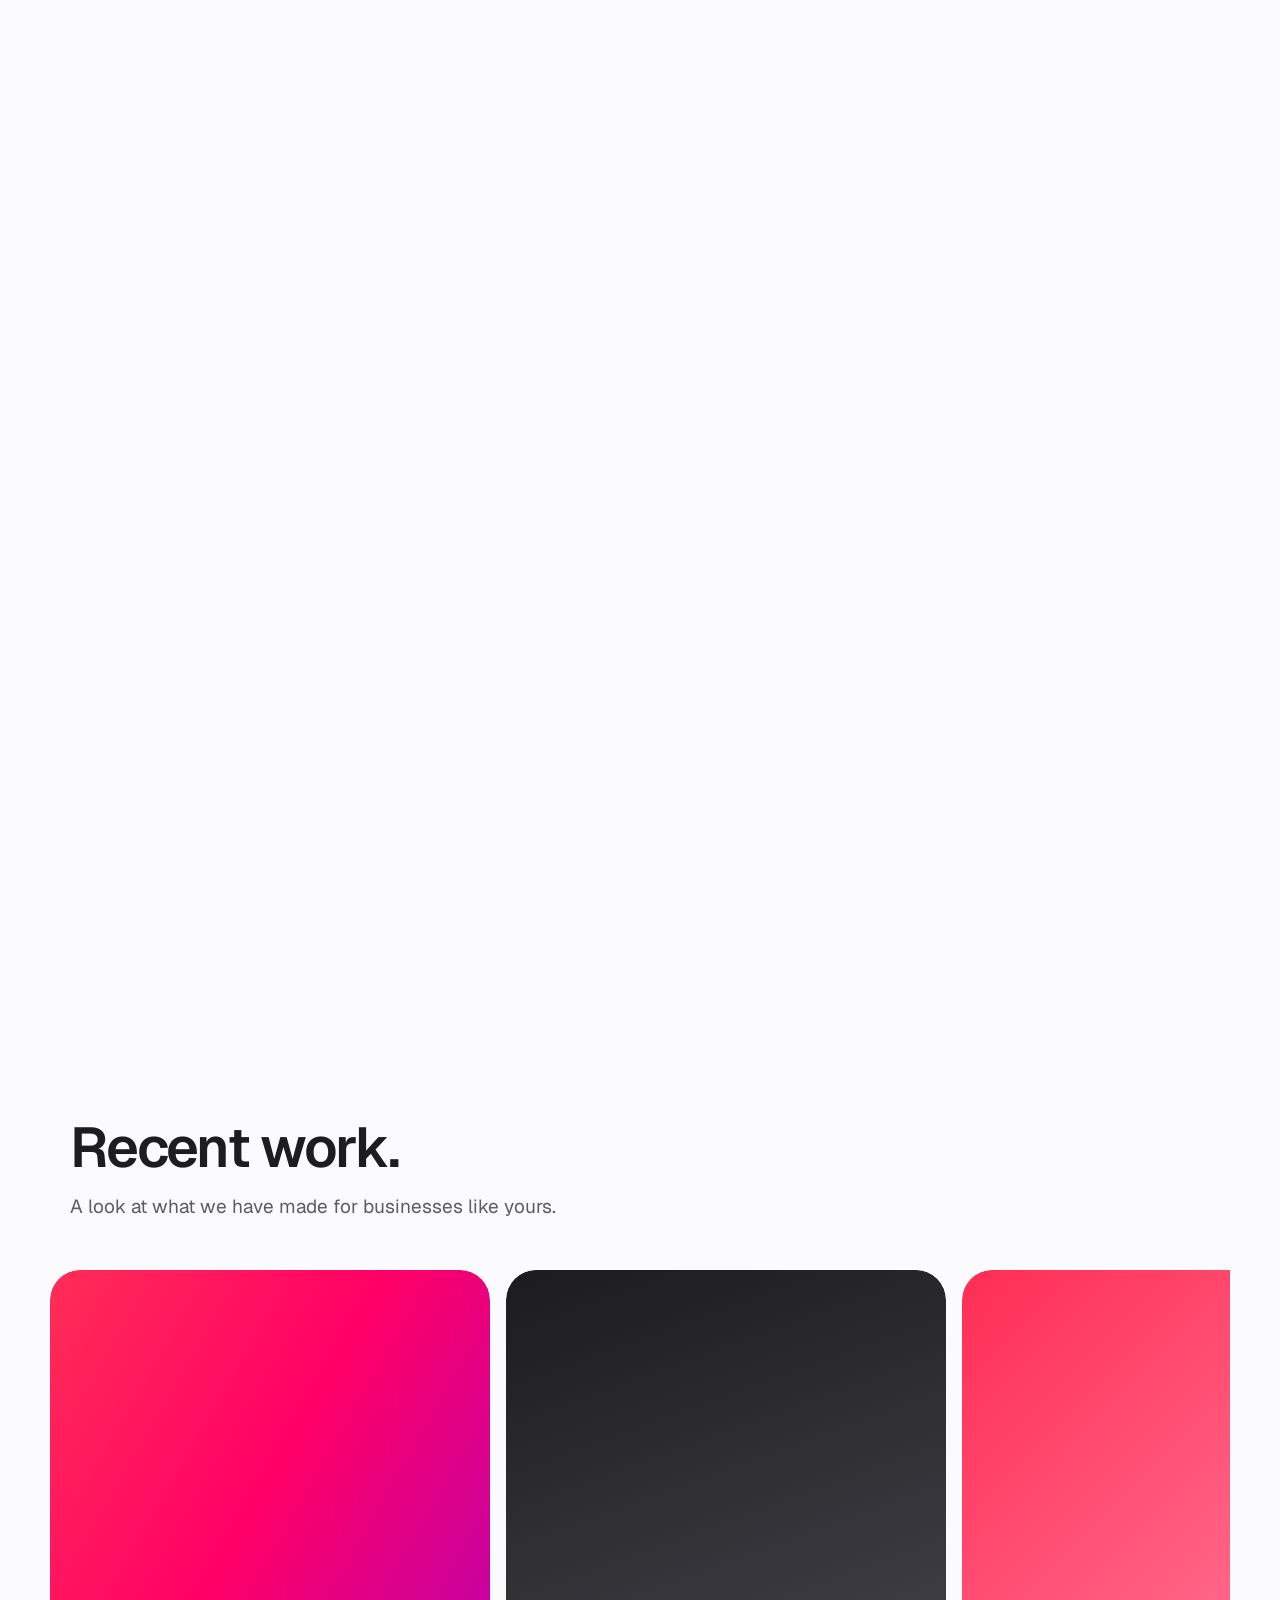
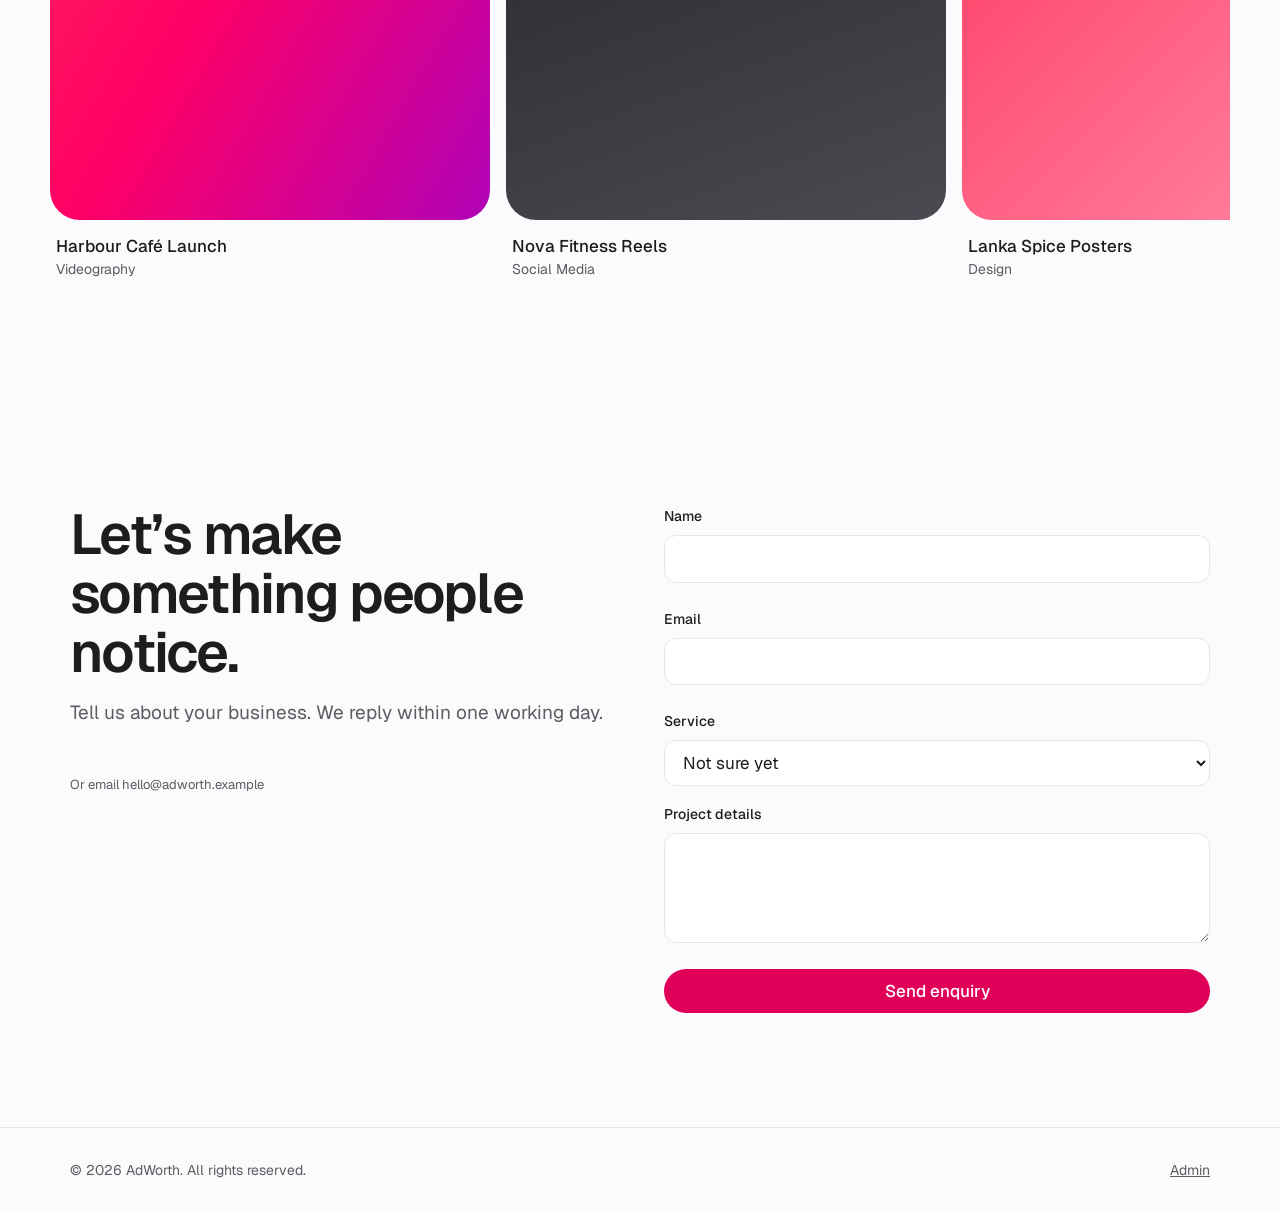
==== commit 43993868: "Add files via upload" ====
--- a/index.html
+++ b/index.html
@@ -53,6 +53,11 @@
 .work figure{flex:0 0 min(440px,80vw);scroll-snap-align:start;margin:0}.work .ph{aspect-ratio:4/5;border-radius:30px;transition:transform .6s cubic-bezier(.2,.9,.3,1)}.work figure:hover .ph{transform:scale(.97)}
 .work figcaption{padding:14px 6px;font-size:17px;font-weight:500}.work small{display:block;color:var(--mute);font-weight:400;font-size:14px}
 .rv{opacity:0;transform:translateY(32px);transition:opacity 1s,transform 1s cubic-bezier(.2,.9,.3,1)}.rv.in{opacity:1;transform:none}
+#bg{position:fixed;inset:0;width:100%;height:100%;z-index:-1;pointer-events:none}#pb{position:fixed;left:0;right:0;top:env(safe-area-inset-top,0px);height:3px;background:var(--grad);transform:scaleX(0);transform-origin:0 50%;z-index:11}
+.rv-w .w b{animation:none;transform:translateY(108%);transition:transform 1s cubic-bezier(.2,.9,.3,1) calc(var(--i)*70ms)}.rv-w.in .w b{transform:none}
+.cl{opacity:0;transform:scale(.92) translateY(40px);clip-path:inset(14% 6% 14% 6% round 30px 30px 0 0);transition:opacity .9s,transform 1.1s cubic-bezier(.2,.9,.3,1),clip-path 1.1s cubic-bezier(.2,.9,.3,1);transition-delay:var(--d,0ms)}.cl.in{opacity:1;transform:none;clip-path:inset(0 round 30px 30px 0 0)}
+.contact:not(.in) .f>*{opacity:0}.contact.in .f>*{animation:up .8s cubic-bezier(.2,.9,.3,1) backwards;animation-delay:calc(var(--k,0)*90ms + 250ms)}
+.stage{overflow:clip}.stage::before{content:"";position:absolute;inset:-20%;z-index:-1;pointer-events:none;background:radial-gradient(38% 38% at calc(10% + var(--gp,0)*80%) calc(90% - var(--gp,0)*80%),rgba(255,0,102,.18),transparent 70%)}
 /* admin */
 .adm{display:grid;grid-template-columns:240px 1fr;min-height:100dvh}
 .side{border-right:1px solid var(--line);padding:24px 16px;position:sticky;top:0;align-self:start;height:100dvh;display:flex;flex-direction:column;gap:4px}
@@ -74,6 +79,7 @@
 :root{--mark:url(assets/mark.svg)}</style>
 </head>
 <body>
+<canvas id="bg" aria-hidden="true"></canvas><i id="pb"></i>
 <div id="app"></div>
 <script>
 const KEY='adworth:v2';
@@ -106,7 +112,7 @@
 ${S.services.length?`<section id="services" class="story" style="--n:${S.services.length}"><div class="stage"><div class="wrap sgrid"><div><div class="eyebrow">What we do</div><div class="steps">${S.services.map((s,i)=>`<article class="step${i?'':' on'}"><span class="cnt">0${i+1} / 0${S.services.length}</span><h3>${esc(s.t)}</h3><p>${esc(s.d)}</p></article>`).join('')}</div></div>
 <svg class="chart" viewBox="0 0 400 300" aria-hidden="true"><defs><linearGradient id="lg" x1="0" x2="1"><stop offset="0" stop-color="#ff2d55"/><stop offset="1" stop-color="#b002b7"/></linearGradient></defs><path d="M10 285C90 280 110 210 170 200S270 120 385 25" fill="none" stroke="var(--line)" stroke-width="2"/><path id="ln" d="M10 285C90 280 110 210 170 200S270 120 385 25" fill="none" stroke="url(#lg)" stroke-width="5" stroke-linecap="round" pathLength="1" stroke-dasharray="1" stroke-dashoffset="1"/><circle id="dot" r="9" cx="10" cy="285" fill="#ff0066"/></svg></div></div></section>`:''}
 <section id="work"><div class="wrap rv"><h2>Recent work.</h2><p class="sub">A look at what we have made for businesses like yours.</p>
-<div class="work">${S.work.map(w=>`<figure><div class="ph t${w.k%4}" role="img" aria-label="${esc(w.t)} placeholder"></div><figcaption>${esc(w.t)}<small>${esc(w.c)}</small></figcaption></figure>`).join('')||'<p class="empty">Projects coming soon.</p>'}</div></div></section>
+<div class="work">${S.work.map((w,i)=>`<figure class="cl" style="--d:${i*90}ms"><div class="ph t${w.k%4}" role="img" aria-label="${esc(w.t)} placeholder"></div><figcaption>${esc(w.t)}<small>${esc(w.c)}</small></figcaption></figure>`).join('')||'<p class="empty">Projects coming soon.</p>'}</div></div></section>
 <section id="contact"><div class="wrap contact rv"><div><h2>Let’s make something people notice.</h2><p class="sub">Tell us about your business. We reply within one working day.</p><p class="help">Or email ${esc(S.email)}</p></div>
 <form class="f" data-form="inquiry" novalidate>
 <div class="fld"><label for="n">Name</label><input id="n" name="name" autocomplete="name" required><div class="err" data-e="name"></div></div>
@@ -143,7 +149,7 @@
 
 function inqList(a){return a.length?`<div class="list">${a.map(i=>`<div><div class="h"><span><b>${esc(i.n)}</b> · <a href="mailto:${esc(i.e)}">${esc(i.e)}</a></span><span><span class="pill ${i.s==='new'?'new':''}">${i.s==='new'?'New':'Handled'}</span> <span class="pill">${esc(i.v)}</span></span></div><p style="margin:0">${esc(i.m)}</p><div class="row"><button class="btn sm ghost" data-act="tog" data-id="${i.id}">Mark ${i.s==='new'?'handled':'new'}</button><button class="btn sm danger" data-act="delinq" data-id="${i.id}">Delete</button></div></div>`).join('')}</div>`:`<div class="empty"><b>No enquiries yet.</b><br>New messages from the contact form will appear here.</div>`}
 
-function render(){const a=$('#app'),adm=location.hash==='#admin';document.title=adm?'AdWorth Admin':'AdWorth — Digital marketing, made to be noticed';a.innerHTML=adm?admin():site();if(!adm&&location.hash&&location.hash!=='#')document.getElementById(location.hash.slice(1))?.scrollIntoView();bind()}
+function render(){const a=$('#app'),adm=location.hash==='#admin';document.title=adm?'AdWorth Admin':'AdWorth — Digital marketing, made to be noticed';$('#bg').hidden=$('#pb').hidden=adm;a.innerHTML=adm?admin():site();if(!adm&&location.hash&&location.hash!=='#')document.getElementById(location.hash.slice(1))?.scrollIntoView();bind()}
 function errs(f,o){f.querySelectorAll('[data-e]').forEach(e=>e.textContent=o[e.dataset.e]||'');const k=Object.keys(o)[0];if(k)f.elements[k]?.focus();return !k}
 const mail=/^[^\s@]+@[^\s@]+\.[^\s@]+$/;
 
@@ -166,13 +172,20 @@
 save();render()});
 let M={},raf=0;const cl=(v,a=0,b=1)=>Math.min(b,Math.max(a,v));
 function bind(){const q=s=>document.querySelector(s),qa=s=>[...document.querySelectorAll(s)];M={ha:q('#ha'),say:q('#say'),st:q('#services.story'),ln:q('#ln'),dot:q('#dot'),steps:qa('.step'),words:qa('#say span'),rm:matchMedia('(prefers-reduced-motion:reduce)').matches};
-const io=new IntersectionObserver(es=>es.forEach(e=>{if(e.isIntersecting){e.target.classList.add('in');io.unobserve(e.target)}}),{threshold:.12});qa('.rv').forEach(el=>M.rm?el.classList.add('in'):io.observe(el));tick()}
-function tick(){raf=0;const{ha,say,st,ln,dot,steps,words,rm}=M,vh=innerHeight;
+qa('section h2').forEach(h=>{h.innerHTML=h.textContent.split(' ').map((w,i)=>`<span class="w"><b style="--i:${i}">${w}</b></span>`).join(' ');h.classList.add('rv-w')});qa('.f>*').forEach((e,i)=>e.style.setProperty('--k',i));M.pb=q('#pb');
+const io=new IntersectionObserver(es=>es.forEach(e=>{if(e.isIntersecting){e.target.classList.add('in');io.unobserve(e.target)}}),{threshold:.12});qa('.rv,.rv-w,.cl').forEach(el=>M.rm?el.classList.add('in'):io.observe(el));tick()}
+function tick(){raf=0;const{ha,say,st,ln,dot,steps,words,rm,pb}=M,vh=innerHeight;if(pb)pb.style.transform='scaleX('+cl(scrollY/Math.max(1,document.documentElement.scrollHeight-vh))+')';
 if(ha&&!rm){const p=cl(scrollY/vh);ha.style.setProperty('--sy',-p*70+'px');ha.style.setProperty('--ss',1-p*.3);ha.style.setProperty('--o',1-p*.85)}
 if(say){const r=say.getBoundingClientRect(),p=cl((vh*.85-r.top)/(vh*.55+r.height*.5));words.forEach((w,i)=>w.style.opacity=rm?1:.16+.84*cl(p*(words.length+4)-i))}
-if(st&&steps.length&&!rm){const r=st.getBoundingClientRect(),p=cl(-r.top/(r.height-vh)),n=steps.length,i=Math.min(n-1,Math.floor(p*n));steps.forEach((x,k)=>x.classList.toggle('on',k===i));ln.style.strokeDashoffset=1-p;const pt=ln.getPointAtLength(p*ln.getTotalLength());dot.setAttribute('cx',pt.x);dot.setAttribute('cy',pt.y)}}
+if(st&&steps.length&&!rm){const r=st.getBoundingClientRect(),p=cl(-r.top/(r.height-vh)),n=steps.length,i=Math.min(n-1,Math.floor(p*n));st.style.setProperty('--gp',p);steps.forEach((x,k)=>x.classList.toggle('on',k===i));ln.style.strokeDashoffset=1-p;const pt=ln.getPointAtLength(p*ln.getTotalLength());dot.setAttribute('cx',pt.x);dot.setAttribute('cy',pt.y)}}
 addEventListener('scroll',()=>{raf||(raf=requestAnimationFrame(tick))},{passive:true});
 addEventListener('pointermove',e=>{if(M.ha&&!M.rm&&innerWidth>820){M.ha.style.setProperty('--px',(e.clientX/innerWidth-.5)*14+'deg');M.ha.style.setProperty('--py',(.5-e.clientY/innerHeight)*10+'deg')}},{passive:true});
+(function(){const c=$('#bg'),x=c.getContext('2d'),rm=matchMedia('(prefers-reduced-motion:reduce)').matches,P=['255,45,85','255,0,102','176,2,183'],E=document.documentElement,dk=()=>E.dataset.theme==='dark'||(E.dataset.theme!=='light'&&matchMedia('(prefers-color-scheme:dark)').matches);let w,h,L=[],boost=0,ly=scrollY;
+function size(){w=c.width=innerWidth;h=c.height=innerHeight;L=Array.from({length:Math.round(w/36)},()=>({x:Math.random()*w,y:Math.random()*h*1.2,l:70+Math.random()*170,s:.25+Math.random()*.7,a:.06+Math.random()*.14,c:P[Math.random()*3|0]}))}
+function draw(){requestAnimationFrame(draw);if(c.hidden||document.hidden)return;x.clearRect(0,0,w,h);x.lineCap='round';x.lineWidth=1.3;const k=dk()?1:.5;boost*=.92;
+for(const o of L){if(!rm){o.x+=(o.s+boost)*.82;o.y-=(o.s+boost)*.57;if(o.x-o.l>w||o.y+o.l<0){o.x=Math.random()*w*.9;o.y=h+20}}
+x.strokeStyle='rgba('+o.c+','+o.a*k+')';x.beginPath();x.moveTo(o.x,o.y);x.lineTo(o.x-o.l*.82,o.y+o.l*.57);x.stroke()}}
+addEventListener('resize',size);addEventListener('scroll',()=>{boost=Math.min(Math.abs(scrollY-ly)*.12,10);ly=scrollY},{passive:true});size();draw()})();
 addEventListener('hashchange',render);render();
 </script>
 </body>
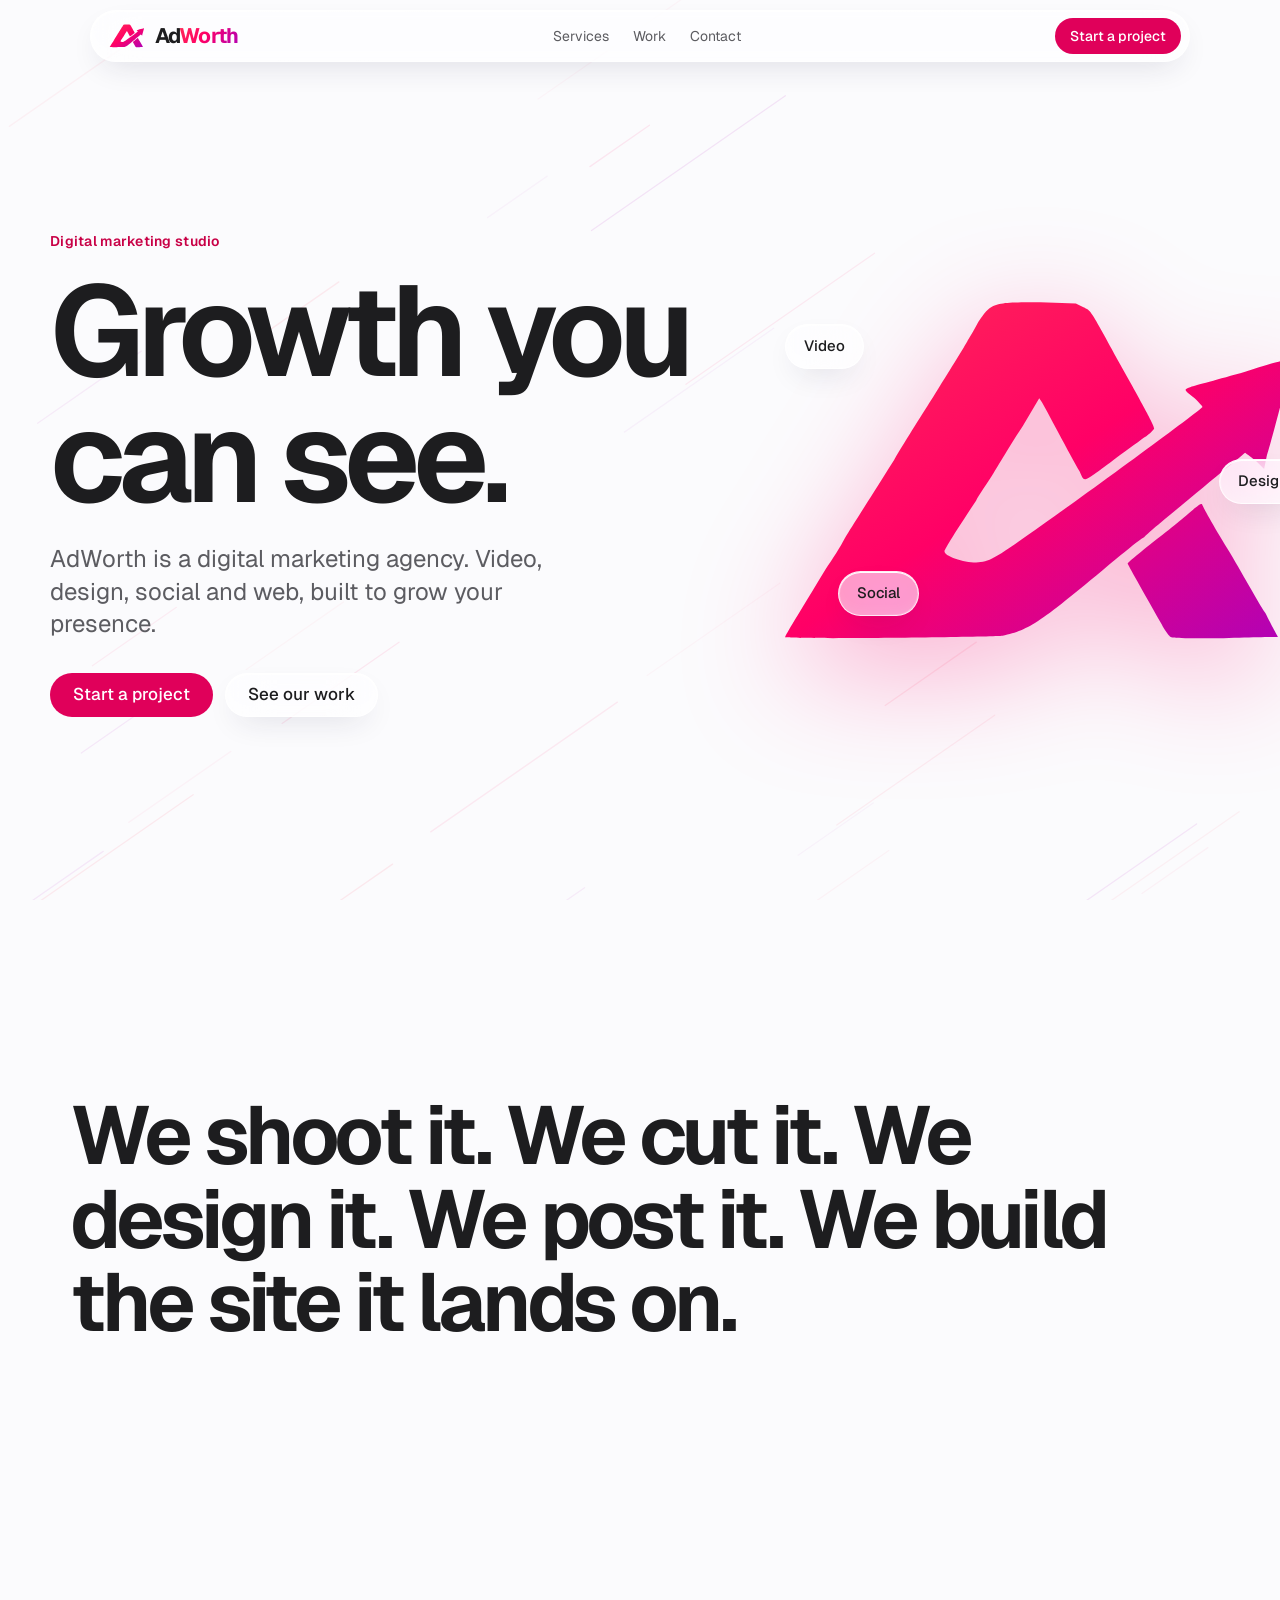
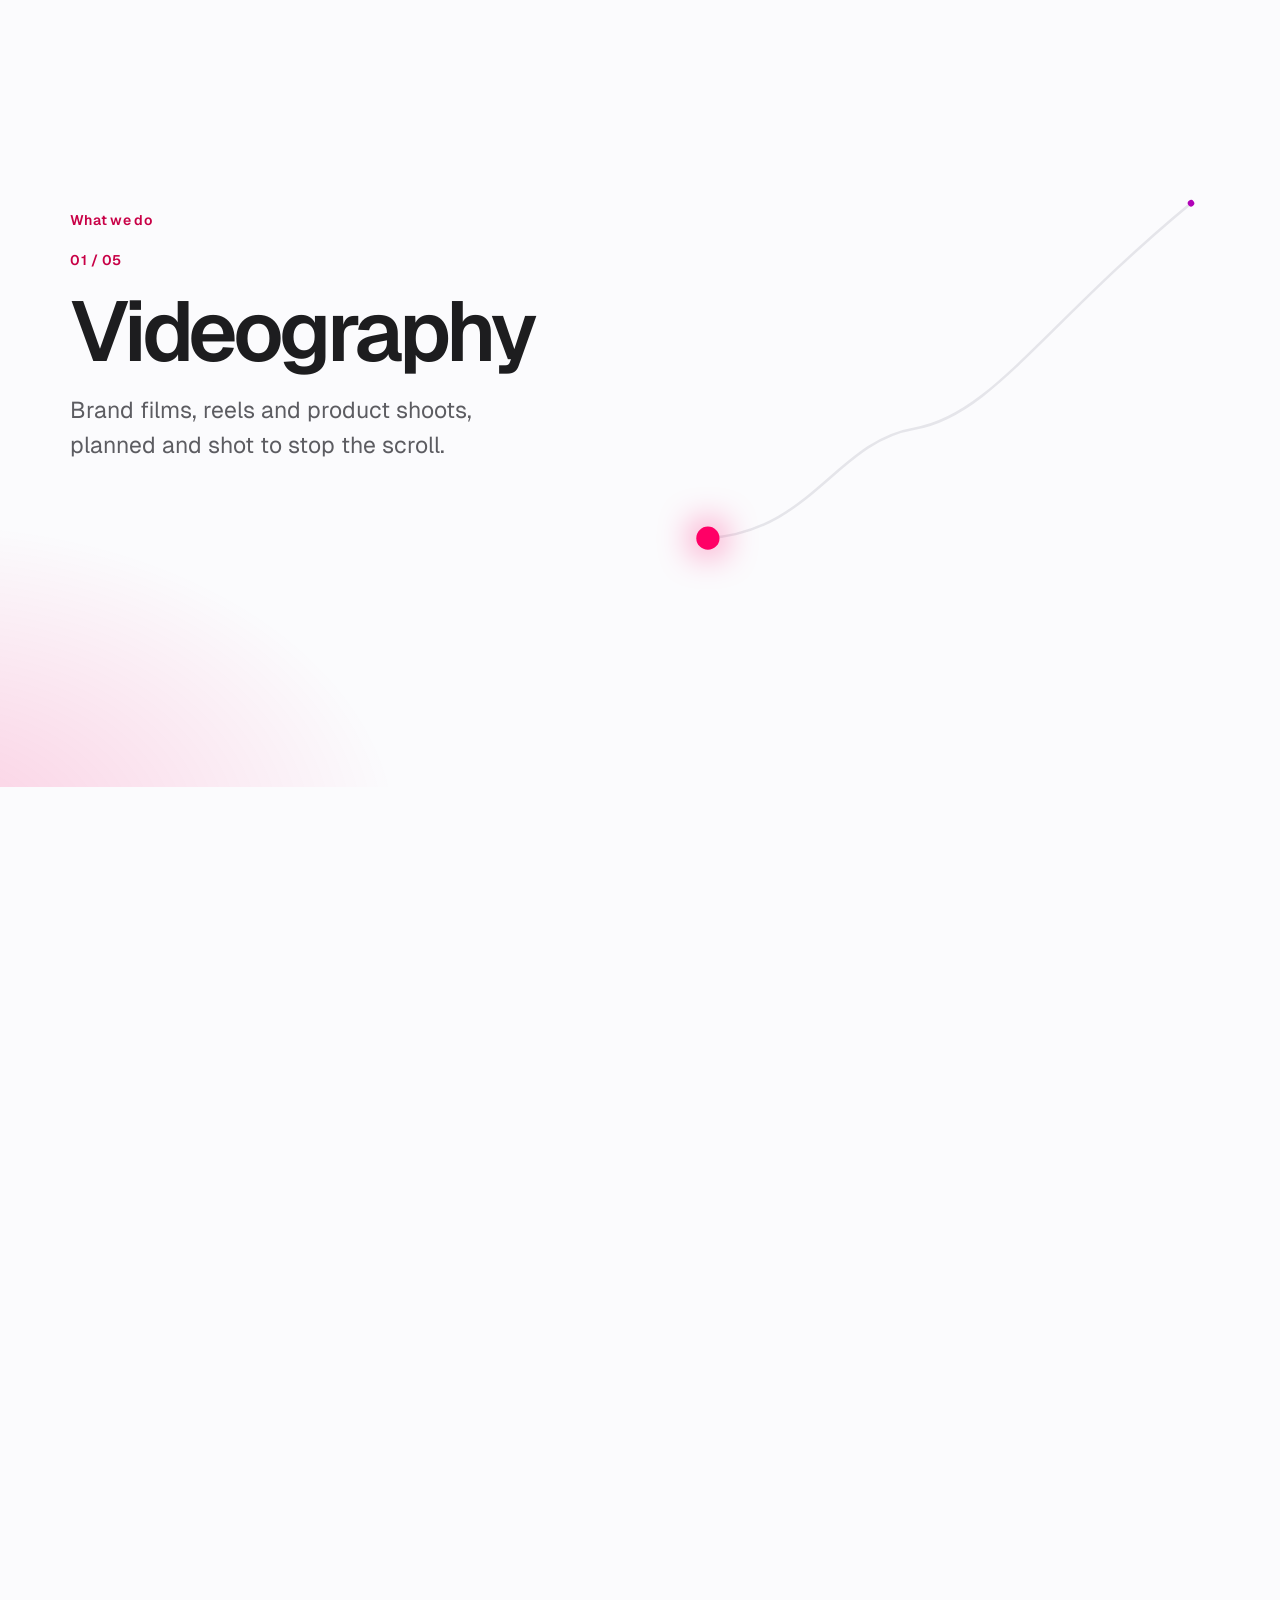
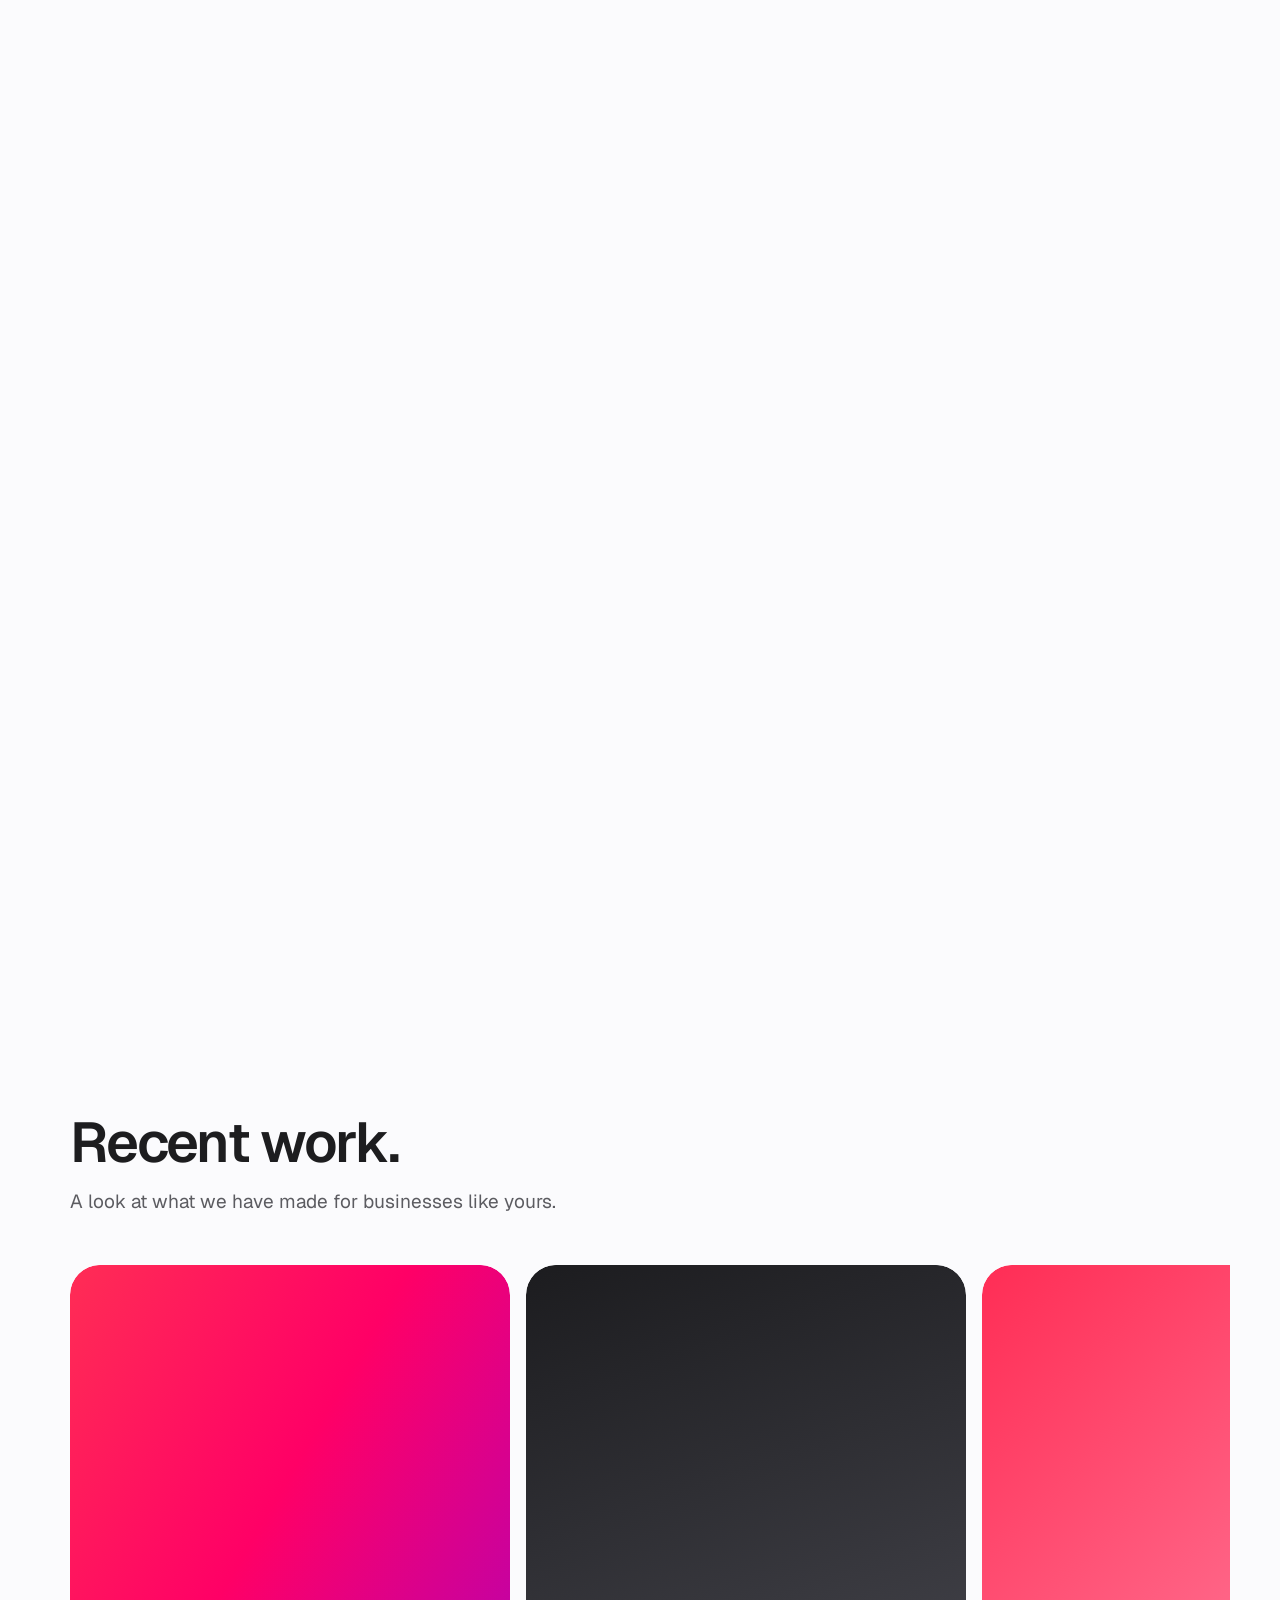
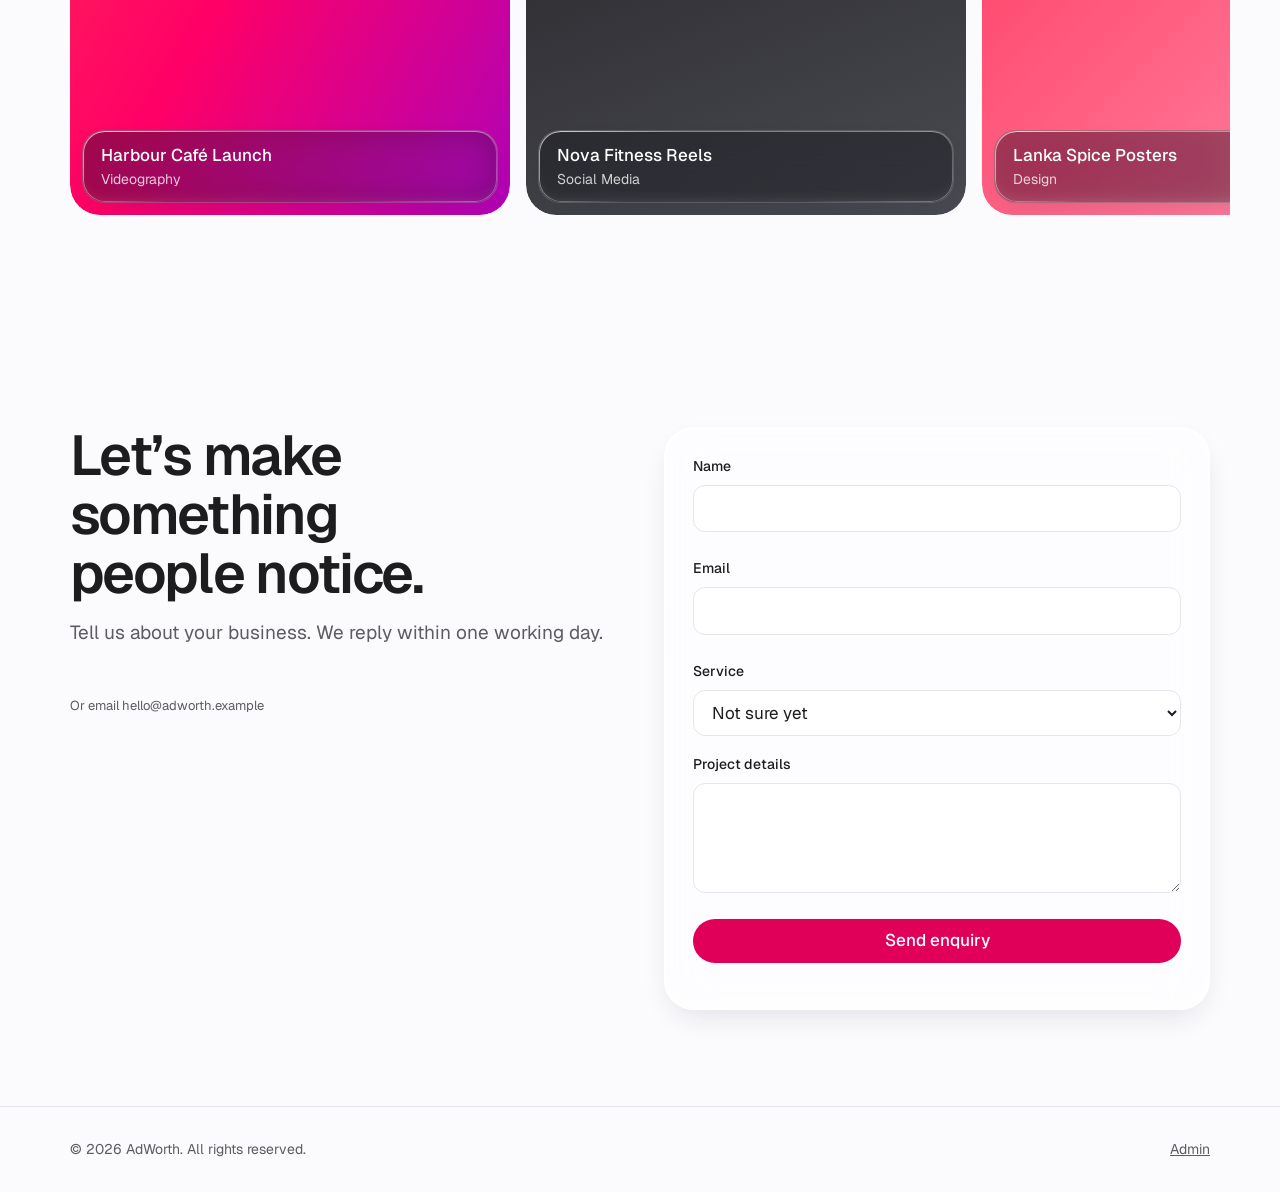
==== commit 2b24c0e7: "Add files via upload" ====
--- a/index.html
+++ b/index.html
@@ -3,6 +3,7 @@
 <head>
 <meta charset="utf-8">
 <meta name="viewport" content="width=device-width, initial-scale=1, viewport-fit=cover">
+<meta name="theme-color" content="#000000" media="(prefers-color-scheme: dark)"><meta name="theme-color" content="#fbfbfd" media="(prefers-color-scheme: light)">
 <link rel="icon" type="image/svg+xml" href="assets/mark.svg">
 <title>AdWorth — Digital marketing, made to be noticed</title>
 <link rel="preconnect" href="https://fonts.googleapis.com">
@@ -55,7 +56,7 @@
 .rv{opacity:0;transform:translateY(32px);transition:opacity 1s,transform 1s cubic-bezier(.2,.9,.3,1)}.rv.in{opacity:1;transform:none}
 #bg{position:fixed;inset:0;width:100%;height:100%;z-index:-1;pointer-events:none}#pb{position:fixed;left:0;right:0;top:env(safe-area-inset-top,0px);height:3px;background:var(--grad);transform:scaleX(0);transform-origin:0 50%;z-index:11}
 .rv-w .w b{animation:none;transform:translateY(108%);transition:transform 1s cubic-bezier(.2,.9,.3,1) calc(var(--i)*70ms)}.rv-w.in .w b{transform:none}
-.cl{opacity:0;transform:scale(.92) translateY(40px);clip-path:inset(14% 6% 14% 6% round 30px 30px 0 0);transition:opacity .9s,transform 1.1s cubic-bezier(.2,.9,.3,1),clip-path 1.1s cubic-bezier(.2,.9,.3,1);transition-delay:var(--d,0ms)}.cl.in{opacity:1;transform:none;clip-path:inset(0 round 30px 30px 0 0)}
+.cl{opacity:0;transform:scale(.92) translateY(40px);clip-path:inset(14% 6% 14% 6% round 30px);transition:opacity .9s,transform 1.1s cubic-bezier(.2,.9,.3,1),clip-path 1.1s cubic-bezier(.2,.9,.3,1);transition-delay:var(--d,0ms)}.cl.in{opacity:1;transform:none;clip-path:inset(0 round 30px)}
 .contact:not(.in) .f>*{opacity:0}.contact.in .f>*{animation:up .8s cubic-bezier(.2,.9,.3,1) backwards;animation-delay:calc(var(--k,0)*90ms + 250ms)}
 .stage{overflow:clip}.stage::before{content:"";position:absolute;inset:-20%;z-index:-1;pointer-events:none;background:radial-gradient(38% 38% at calc(10% + var(--gp,0)*80%) calc(90% - var(--gp,0)*80%),rgba(255,0,102,.18),transparent 70%)}
 /* admin */
@@ -76,7 +77,33 @@
 @media(max-width:820px){.hero,.contact{grid-template-columns:1fr}.art{max-width:340px}.links{display:none}.sgrid{grid-template-columns:1fr}.chart{max-height:28dvh}.heroart{margin:0}.adm{grid-template-columns:1fr}
 .side{position:static;height:auto;flex-direction:row;overflow-x:auto;border-right:0;border-bottom:1px solid var(--line);padding:12px}.side .logo{display:none}.side button{white-space:nowrap;gap:8px}.stats{grid-template-columns:1fr}}
 @media(prefers-reduced-motion:reduce){.story{height:auto}.stage{position:static;height:auto;padding:48px 0}.steps{min-height:0;display:grid;gap:40px}.step{position:static;opacity:1;transform:none}.rv{opacity:1;transform:none}.w b{transform:none}#say span{opacity:1}*{animation:none!important;transition:none!important;scroll-behavior:auto!important}}
-:root{--mark:url(assets/mark.svg)}</style>
+:root{--mark:url(assets/mark.svg)}
+:root{--gl:rgba(255,255,255,.6);--glb:rgba(255,255,255,.8);--glh:#fff;--gs:rgba(30,30,70,.16)}
+@media(prefers-color-scheme:dark){:root:not([data-theme="light"]){--gl:rgba(255,255,255,.08);--glb:rgba(255,255,255,.16);--glh:rgba(255,255,255,.4);--gs:rgba(0,0,0,.55)}}
+:root[data-theme="dark"]{--gl:rgba(255,255,255,.08);--glb:rgba(255,255,255,.16);--glh:rgba(255,255,255,.4);--gs:rgba(0,0,0,.55)}
+nav.top .wrap,.btn.ghost,.panel,form.f,.chip,.dock,.side,.snd,.toast,.work figcaption{background:var(--gl);-webkit-backdrop-filter:blur(22px) saturate(190%);backdrop-filter:blur(22px) saturate(190%);border:1px solid var(--glb);box-shadow:inset 0 1px 0 var(--glh),inset 0 -8px 16px -10px rgba(255,255,255,.18),0 12px 32px -12px var(--gs)}
+nav.top .wrap::before,.btn.ghost::before,.panel::before,form.f::before,.chip::before,.dock::before,.snd::before,.work figcaption::before{content:"";position:absolute;inset:0;border-radius:inherit;padding:1px;pointer-events:none;background:linear-gradient(135deg,rgba(255,255,255,.7),rgba(255,255,255,0) 32%,rgba(255,255,255,0) 68%,rgba(255,255,255,.35));-webkit-mask:linear-gradient(#000 0 0) content-box,linear-gradient(#000 0 0);-webkit-mask-composite:xor;mask-composite:exclude}
+nav.top{background:none;border:0;-webkit-backdrop-filter:none;backdrop-filter:none;top:calc(env(safe-area-inset-top,0px) + 10px)}
+nav.top .wrap{position:relative;max-width:min(1100px,calc(100% - 24px));height:52px;padding:0 8px 0 18px;border-radius:99px}
+.btn.ghost,.panel,form.f{position:relative}.btn.ghost{color:var(--ink)}
+form.f{padding:28px;border-radius:30px;align-content:start}.panel{border-radius:26px}
+.side{border-width:0 1px 0 0;border-radius:0}.side::before{display:none}
+.heroart{position:relative}.chip{position:absolute;padding:10px 18px;border-radius:99px;font-size:15px;font-weight:500;animation:float 7s ease-in-out infinite}
+.work figure{position:relative}.work .ph{position:relative;overflow:hidden}.ph img,.ph video,.thumb img,.thumb video{position:absolute;inset:0;width:100%;height:100%;object-fit:cover}
+.work figcaption{--gl:rgba(18,18,22,.4);--glb:rgba(255,255,255,.22);--glh:rgba(255,255,255,.4);position:absolute;left:12px;right:12px;bottom:12px;padding:12px 18px;border-radius:22px;color:#fff;-webkit-backdrop-filter:blur(18px) saturate(170%);backdrop-filter:blur(18px) saturate(170%)}.work small{color:rgba(255,255,255,.78)}
+.snd{position:absolute;top:12px;right:12px;width:44px;height:44px;border-radius:50%;display:grid;place-items:center;cursor:pointer;color:#fff;--gl:rgba(18,18,22,.4);--glb:rgba(255,255,255,.22)}.snd .wv{opacity:0}.snd.on .wv{opacity:1}
+.wi{display:flex;align-items:center;gap:14px}.list>.wi{display:flex}.wi>span:nth-child(2){flex:1;min-width:0}.thumb{width:64px;height:64px;border-radius:16px;position:relative;overflow:hidden;flex:none}
+input[type=file]{padding:8px 10px}input[type=file]::file-selector-button{margin-right:12px;min-height:34px;padding:0 16px;border:0;border-radius:99px;background:var(--btn);color:#fff;font:inherit;cursor:pointer}
+a,button,input,select,textarea{touch-action:manipulation}*{-webkit-tap-highlight-color:transparent}h1,h2,h3{text-wrap:balance}.work{overscroll-behavior-x:contain;scroll-padding-left:20px}.stat b{font-variant-numeric:tabular-nums}
+.dock{display:none}
+@media(max-width:820px){
+body{padding-bottom:calc(env(safe-area-inset-bottom,0px) + 92px)}nav.top .wrap{height:48px;padding:0 6px 0 14px}
+.hero{min-height:auto;padding:28px 0 8px}.heroart{width:78%;margin:8px auto 0}.chip{font-size:13px;padding:8px 14px}section{padding:64px 0}.say{padding:14vh 0}form.f{padding:20px;border-radius:26px}
+.dock{display:flex;position:fixed;left:50%;transform:translateX(-50%);bottom:calc(env(safe-area-inset-bottom,0px) + 12px);z-index:12;gap:2px;padding:6px;border-radius:99px;white-space:nowrap}
+.dock a{min-height:44px;padding:0 18px;display:flex;align-items:center;border-radius:99px;text-decoration:none;font-weight:500;font-size:15px}.dock a:active{background:var(--gl)}
+.side{position:fixed;left:12px;right:12px;bottom:calc(env(safe-area-inset-bottom,0px) + 12px);top:auto;height:auto;z-index:12;flex-direction:row;gap:2px;padding:6px;border:1px solid var(--glb);border-radius:28px;overflow-x:auto}.side button{margin:0!important;white-space:nowrap;border-radius:99px;padding:0 14px}
+.main{padding:24px 16px 110px}.main h1{font-size:32px}.toast{bottom:calc(env(safe-area-inset-bottom,0px) + 92px)}.wi{flex-wrap:wrap}}
+</style>
 </head>
 <body>
 <canvas id="bg" aria-hidden="true"></canvas><i id="pb"></i>
@@ -107,12 +134,12 @@
 <main>
 <div class="wrap hero"><div><div class="eyebrow">Digital marketing studio</div><h1>${S.headline.split(' ').map((w,i)=>`<span class="w"><b style="--i:${i}">${esc(w)}</b></span>`).join(' ')}</h1><p>${esc(S.tag)}</p>
 <div class="row"><a class="btn" href="#contact">Start a project</a><a class="btn ghost" href="#work">See our work</a></div></div>
-<div class="heroart" id="ha"><div class="art" role="img" aria-label="AdWorth rising arrow mark"></div></div></div>
+<div class="heroart" id="ha"><div class="art" role="img" aria-label="AdWorth rising arrow mark"></div><span class="chip" style="top:8%;left:2%" aria-hidden="true">Video</span><span class="chip" style="top:46%;right:0;animation-delay:-2s" aria-hidden="true">Design</span><span class="chip" style="bottom:10%;left:12%;animation-delay:-4s" aria-hidden="true">Social</span></div></div>
 <section class="say"><div class="wrap"><p id="say">${'We shoot it. We cut it. We design it. We post it. We build the site it lands on.'.split(' ').map(w=>`<span>${w}</span>`).join(' ')}</p></div></section>
 ${S.services.length?`<section id="services" class="story" style="--n:${S.services.length}"><div class="stage"><div class="wrap sgrid"><div><div class="eyebrow">What we do</div><div class="steps">${S.services.map((s,i)=>`<article class="step${i?'':' on'}"><span class="cnt">0${i+1} / 0${S.services.length}</span><h3>${esc(s.t)}</h3><p>${esc(s.d)}</p></article>`).join('')}</div></div>
 <svg class="chart" viewBox="0 0 400 300" aria-hidden="true"><defs><linearGradient id="lg" x1="0" x2="1"><stop offset="0" stop-color="#ff2d55"/><stop offset="1" stop-color="#b002b7"/></linearGradient></defs><path d="M10 285C90 280 110 210 170 200S270 120 385 25" fill="none" stroke="var(--line)" stroke-width="2"/><path id="ln" d="M10 285C90 280 110 210 170 200S270 120 385 25" fill="none" stroke="url(#lg)" stroke-width="5" stroke-linecap="round" pathLength="1" stroke-dasharray="1" stroke-dashoffset="1"/><circle id="dot" r="9" cx="10" cy="285" fill="#ff0066"/></svg></div></div></section>`:''}
 <section id="work"><div class="wrap rv"><h2>Recent work.</h2><p class="sub">A look at what we have made for businesses like yours.</p>
-<div class="work">${S.work.map((w,i)=>`<figure class="cl" style="--d:${i*90}ms"><div class="ph t${w.k%4}" role="img" aria-label="${esc(w.t)} placeholder"></div><figcaption>${esc(w.t)}<small>${esc(w.c)}</small></figcaption></figure>`).join('')||'<p class="empty">Projects coming soon.</p>'}</div></div></section>
+<div class="work">${S.work.map((w,i)=>`<figure class="cl" style="--d:${i*90}ms"><div class="ph t${w.k%4}" ${w.m?`data-m="${w.m}" data-mt="${w.mt}" data-alt="${esc(w.t)}"`:`role="img" aria-label="${esc(w.t)} placeholder"`}></div>${w.mt==='video'?'<button class="snd" data-act="snd" aria-label="Toggle sound" aria-pressed="false"><svg viewBox="0 0 24 24" width="18" height="18" fill="currentColor" aria-hidden="true"><path d="M3 9v6h4l5 4V5L7 9H3z"/><path class="wv" d="M15.5 9a4 4 0 010 6" stroke="currentColor" fill="none" stroke-width="2" stroke-linecap="round"/></svg></button>':''}<figcaption>${esc(w.t)}<small>${esc(w.c)}</small></figcaption></figure>`).join('')||'<p class="empty">Projects coming soon.</p>'}</div></div></section>
 <section id="contact"><div class="wrap contact rv"><div><h2>Let’s make something people notice.</h2><p class="sub">Tell us about your business. We reply within one working day.</p><p class="help">Or email ${esc(S.email)}</p></div>
 <form class="f" data-form="inquiry" novalidate>
 <div class="fld"><label for="n">Name</label><input id="n" name="name" autocomplete="name" required><div class="err" data-e="name"></div></div>
@@ -121,7 +148,8 @@
 <div class="fld"><label for="m">Project details</label><textarea id="m" name="msg" required></textarea><div class="err" data-e="msg"></div></div>
 <button class="btn" type="submit">Send enquiry</button><div class="ok" role="status" id="okmsg"></div></form></div></section>
 </main>
-<footer><div class="wrap"><span>© 2026 AdWorth. All rights reserved.</span><a href="#admin">Admin</a></div></footer>`}
+<footer><div class="wrap"><span>© 2026 AdWorth. All rights reserved.</span><a href="#admin">Admin</a></div></footer>
+<nav class="dock" aria-label="Sections"><a href="#services">Services</a><a href="#work">Work</a><a href="#contact">Contact</a></nav>`}
 
 
 const TABS=[['overview','Overview'],['inquiries','Inquiries'],['services','Services'],['work','Work'],['settings','Settings']];
@@ -140,8 +168,8 @@
 <form class="panel" data-form="addsvc" novalidate><h3 style="font-size:18px">Add a service</h3><div class="fld"><label for="at">Title</label><input id="at" name="t"><div class="err" data-e="t"></div></div><div class="fld"><label for="ad">Description</label><textarea id="ad" name="d"></textarea></div><button class="btn sm" style="justify-self:start">Add service</button></form>
 <div class="list">${S.services.map(s=>`<form data-form="editsvc" data-id="${s.id}" novalidate><div class="fld"><label for="t${s.id}">Title</label><input id="t${s.id}" name="t" value="${esc(s.t)}"></div><div class="fld"><label for="d${s.id}">Description</label><textarea id="d${s.id}" name="d">${esc(s.d)}</textarea></div><div class="row"><button class="btn sm">Save</button><button type="button" class="btn sm danger" data-act="delsvc" data-id="${s.id}">Delete</button></div></form>`).join('')||'<div class="empty">No services yet. Add your first one above.</div>'}</div>`;
 if(tab==='work')return `<h1>Work</h1><p class="help">Portfolio projects shown on the website.</p>
-<form class="panel" data-form="addwork" novalidate><h3 style="font-size:18px">Add a project</h3><div class="fld"><label for="wt">Title</label><input id="wt" name="t"><div class="err" data-e="t"></div></div><div class="fld"><label for="wc">Category</label><select id="wc" name="c"><option>Videography</option><option>Editing</option><option>Design</option><option>Social Media</option><option>Website</option></select></div><button class="btn sm" style="justify-self:start">Add project</button></form>
-<div class="list">${S.work.map(w=>`<div><div class="h"><span><b>${esc(w.t)}</b> <span class="pill">${esc(w.c)}</span></span><button class="btn sm danger" data-act="delwork" data-id="${w.id}">Remove</button></div></div>`).join('')||'<div class="empty">No projects yet. Add one above.</div>'}</div>`;
+<form class="panel" data-form="addwork" novalidate><h3 style="font-size:18px">Add a project</h3><div class="fld"><label for="wt">Title</label><input id="wt" name="t"><div class="err" data-e="t"></div></div><div class="fld"><label for="wc">Category</label><select id="wc" name="c"><option>Videography</option><option>Editing</option><option>Design</option><option>Social Media</option><option>Website</option></select></div><div class="fld"><label for="wf">Photo or video</label><input id="wf" name="file" type="file" accept="image/*,video/mp4,video/quicktime,video/webm"><div class="help">JPG, PNG, WebP or MP4. Videos up to 200 MB.</div><div class="err" data-e="file"></div></div><button class="btn sm" style="justify-self:start">Add project</button></form>
+<div class="list">${S.work.map(w=>`<div class="wi"><span class="thumb t${w.k%4}" ${w.m?`data-m="${w.m}" data-mt="${w.mt}" data-alt="${esc(w.t)}"`:''}></span><span><b>${esc(w.t)}</b><br><span class="pill">${esc(w.c)}</span> ${w.mt?`<span class="pill">${w.mt==='video'?'Video':'Photo'}</span>`:''}</span><button class="btn sm danger" data-act="delwork" data-id="${w.id}" aria-label="Remove ${esc(w.t)}">Remove</button></div>`).join('')||'<div class="empty">No projects yet. Add one above.</div>'}</div>`;
 return `<h1>Settings</h1><p class="help">Homepage text and contact details.</p>
 <form class="panel" data-form="settings" novalidate><div class="fld"><label for="h">Homepage headline</label><input id="h" name="headline" value="${esc(S.headline)}"><div class="err" data-e="headline"></div></div>
 <div class="fld"><label for="tg">Homepage subtext</label><textarea id="tg" name="tag">${esc(S.tag)}</textarea></div>
@@ -149,7 +177,7 @@
 
 function inqList(a){return a.length?`<div class="list">${a.map(i=>`<div><div class="h"><span><b>${esc(i.n)}</b> · <a href="mailto:${esc(i.e)}">${esc(i.e)}</a></span><span><span class="pill ${i.s==='new'?'new':''}">${i.s==='new'?'New':'Handled'}</span> <span class="pill">${esc(i.v)}</span></span></div><p style="margin:0">${esc(i.m)}</p><div class="row"><button class="btn sm ghost" data-act="tog" data-id="${i.id}">Mark ${i.s==='new'?'handled':'new'}</button><button class="btn sm danger" data-act="delinq" data-id="${i.id}">Delete</button></div></div>`).join('')}</div>`:`<div class="empty"><b>No enquiries yet.</b><br>New messages from the contact form will appear here.</div>`}
 
-function render(){const a=$('#app'),adm=location.hash==='#admin';document.title=adm?'AdWorth Admin':'AdWorth — Digital marketing, made to be noticed';$('#bg').hidden=$('#pb').hidden=adm;a.innerHTML=adm?admin():site();if(!adm&&location.hash&&location.hash!=='#')document.getElementById(location.hash.slice(1))?.scrollIntoView();bind()}
+function render(){const a=$('#app'),adm=location.hash==='#admin';document.title=adm?'AdWorth Admin':'AdWorth — Digital marketing, made to be noticed';$('#bg').hidden=$('#pb').hidden=adm;a.innerHTML=adm?admin():site();if(!adm&&location.hash&&location.hash!=='#')document.getElementById(location.hash.slice(1))?.scrollIntoView();bind();hydrate()}
 function errs(f,o){f.querySelectorAll('[data-e]').forEach(e=>e.textContent=o[e.dataset.e]||'');const k=Object.keys(o)[0];if(k)f.elements[k]?.focus();return !k}
 const mail=/^[^\s@]+@[^\s@]+\.[^\s@]+$/;
 
@@ -158,18 +186,27 @@
 S.inq.unshift({id:uid(),n:d.name.trim(),e:d.email.trim(),v:d.service,m:d.msg.trim(),s:'new'});save();f.reset();$('#okmsg').textContent='Thank you — we will be in touch within one working day.';return}
 if(k==='addsvc'){if(!d.t.trim()){v.t='Give the service a title.';errs(f,v);return}S.services.push({id:uid(),t:d.t.trim(),d:d.d.trim()});toast('Service added')}
 if(k==='editsvc'){const s=S.services.find(x=>x.id==f.dataset.id);if(!d.t.trim())return toast('Title cannot be empty');s.t=d.t.trim();s.d=d.d.trim();toast('Saved')}
-if(k==='addwork'){if(!d.t.trim()){v.t='Give the project a title.';errs(f,v);return}S.work.push({id:uid(),t:d.t.trim(),c:d.c,k:S.work.length%4});toast('Project added')}
+if(k==='addwork'){const F=d.file;if(!d.t.trim())v.t='Give the project a title.';if(!F||!F.size)v.file='Choose a photo or an MP4 video.';else if(!/^(image|video)\//.test(F.type))v.file='Use an image (JPG, PNG, WebP) or an MP4 video.';else if(F.size>(F.type.startsWith('video')?200:25)*1048576)v.file=F.type.startsWith('video')?'Video is over 200 MB.':'Photo is over 25 MB.';if(!errs(f,v))return;addWork(d);return}
 if(k==='settings'){if(!d.headline.trim())v.headline='Headline cannot be empty.';if(!errs(f,v))return;Object.assign(S,{headline:d.headline.trim(),tag:d.tag.trim(),email:d.email.trim()});toast('Settings saved')}
 save();render()});
 
 document.addEventListener('click',e=>{const b=e.target.closest('[data-act]');if(!b)return;const a=b.dataset.act,id=b.dataset.id;
 if(a==='tab')tab=b.dataset.k;
+else if(a==='snd'){const v=b.closest('figure').querySelector('video');if(v){v.muted=!v.muted;b.classList.toggle('on',!v.muted);b.setAttribute('aria-pressed',String(!v.muted))}return}
 else if(a==='out'){location.hash='';return}
 else if(a==='delsvc'){if(!confirm('Delete this service?'))return;S.services=S.services.filter(x=>x.id!=id)}
-else if(a==='delwork')S.work=S.work.filter(x=>x.id!=id);
+else if(a==='delwork'){const w=S.work.find(x=>x.id==id);if(w&&w.m){delM(w.m).catch(()=>{});delete U[w.m]}S.work=S.work.filter(x=>x.id!=id)}
 else if(a==='delinq'){if(!confirm('Delete this enquiry?'))return;S.inq=S.inq.filter(x=>x.id!=id)}
 else if(a==='tog'){const i=S.inq.find(x=>x.id==id);i.s=i.s==='new'?'done':'new'}
 save();render()});
+const idb=new Promise((ok,no)=>{try{const r=indexedDB.open('adworth',1);r.onupgradeneeded=()=>r.result.createObjectStore('media');r.onsuccess=()=>ok(r.result);r.onerror=()=>no(r.error)}catch(e){no(e)}});
+const tx=(m,f)=>idb.then(d=>new Promise((ok,no)=>{const t=d.transaction('media',m),q=f(t.objectStore('media'));t.oncomplete=()=>ok(q.result);t.onerror=()=>no(t.error)}));
+const putM=(id,b)=>tx('readwrite',s=>s.put(b,id)),getM=id=>tx('readonly',s=>s.get(id)),delM=id=>tx('readwrite',s=>s.delete(id)),U={};
+async function murl(id){if(U[id])return U[id];try{const b=await getM(id);return b?(U[id]=URL.createObjectURL(b)):''}catch(e){return ''}}
+async function shrink(b){try{const i=await createImageBitmap(b),r=Math.min(1,1600/Math.max(i.width,i.height)),c=document.createElement('canvas');c.width=Math.round(i.width*r);c.height=Math.round(i.height*r);c.getContext('2d').drawImage(i,0,0,c.width,c.height);return await new Promise(ok=>c.toBlob(x=>ok(x||b),b.type==='image/png'?'image/png':'image/jpeg',.88))}catch(e){return b}}
+async function addWork(d){toast('Uploading…');try{let b=d.file;const vid=b.type.startsWith('video');if(!vid&&/jpeg|png|webp/.test(b.type))b=await shrink(b);const id='m'+uid();await putM(id,b);S.work.unshift({id:uid(),t:d.t.trim(),c:d.c,k:S.work.length%4,m:id,mt:vid?'video':'image'});save();render();toast('Project added')}catch(e){toast('Could not save the file. Storage may be full.')}}
+async function hydrate(){const rm=matchMedia('(prefers-reduced-motion:reduce)').matches,vio=new IntersectionObserver(es=>es.forEach(e=>e.isIntersecting?e.target.play().catch(()=>{}):e.target.pause()),{threshold:.4});
+for(const el of document.querySelectorAll('[data-m]')){const u=await murl(el.dataset.m);if(!u||!el.isConnected)continue;if(el.dataset.mt==='video'){el.insertAdjacentHTML('afterbegin',`<video src="${u}#t=0.1" muted loop playsinline preload="metadata" aria-label="${esc(el.dataset.alt||'')}"${rm?' controls':''}></video>`);const v=el.firstElementChild;if(!rm&&el.classList.contains('ph'))vio.observe(v)}else el.insertAdjacentHTML('afterbegin',`<img src="${u}" alt="${esc(el.dataset.alt||'')}" loading="lazy" decoding="async">`)}}
 let M={},raf=0;const cl=(v,a=0,b=1)=>Math.min(b,Math.max(a,v));
 function bind(){const q=s=>document.querySelector(s),qa=s=>[...document.querySelectorAll(s)];M={ha:q('#ha'),say:q('#say'),st:q('#services.story'),ln:q('#ln'),dot:q('#dot'),steps:qa('.step'),words:qa('#say span'),rm:matchMedia('(prefers-reduced-motion:reduce)').matches};
 qa('section h2').forEach(h=>{h.innerHTML=h.textContent.split(' ').map((w,i)=>`<span class="w"><b style="--i:${i}">${w}</b></span>`).join(' ');h.classList.add('rv-w')});qa('.f>*').forEach((e,i)=>e.style.setProperty('--k',i));M.pb=q('#pb');
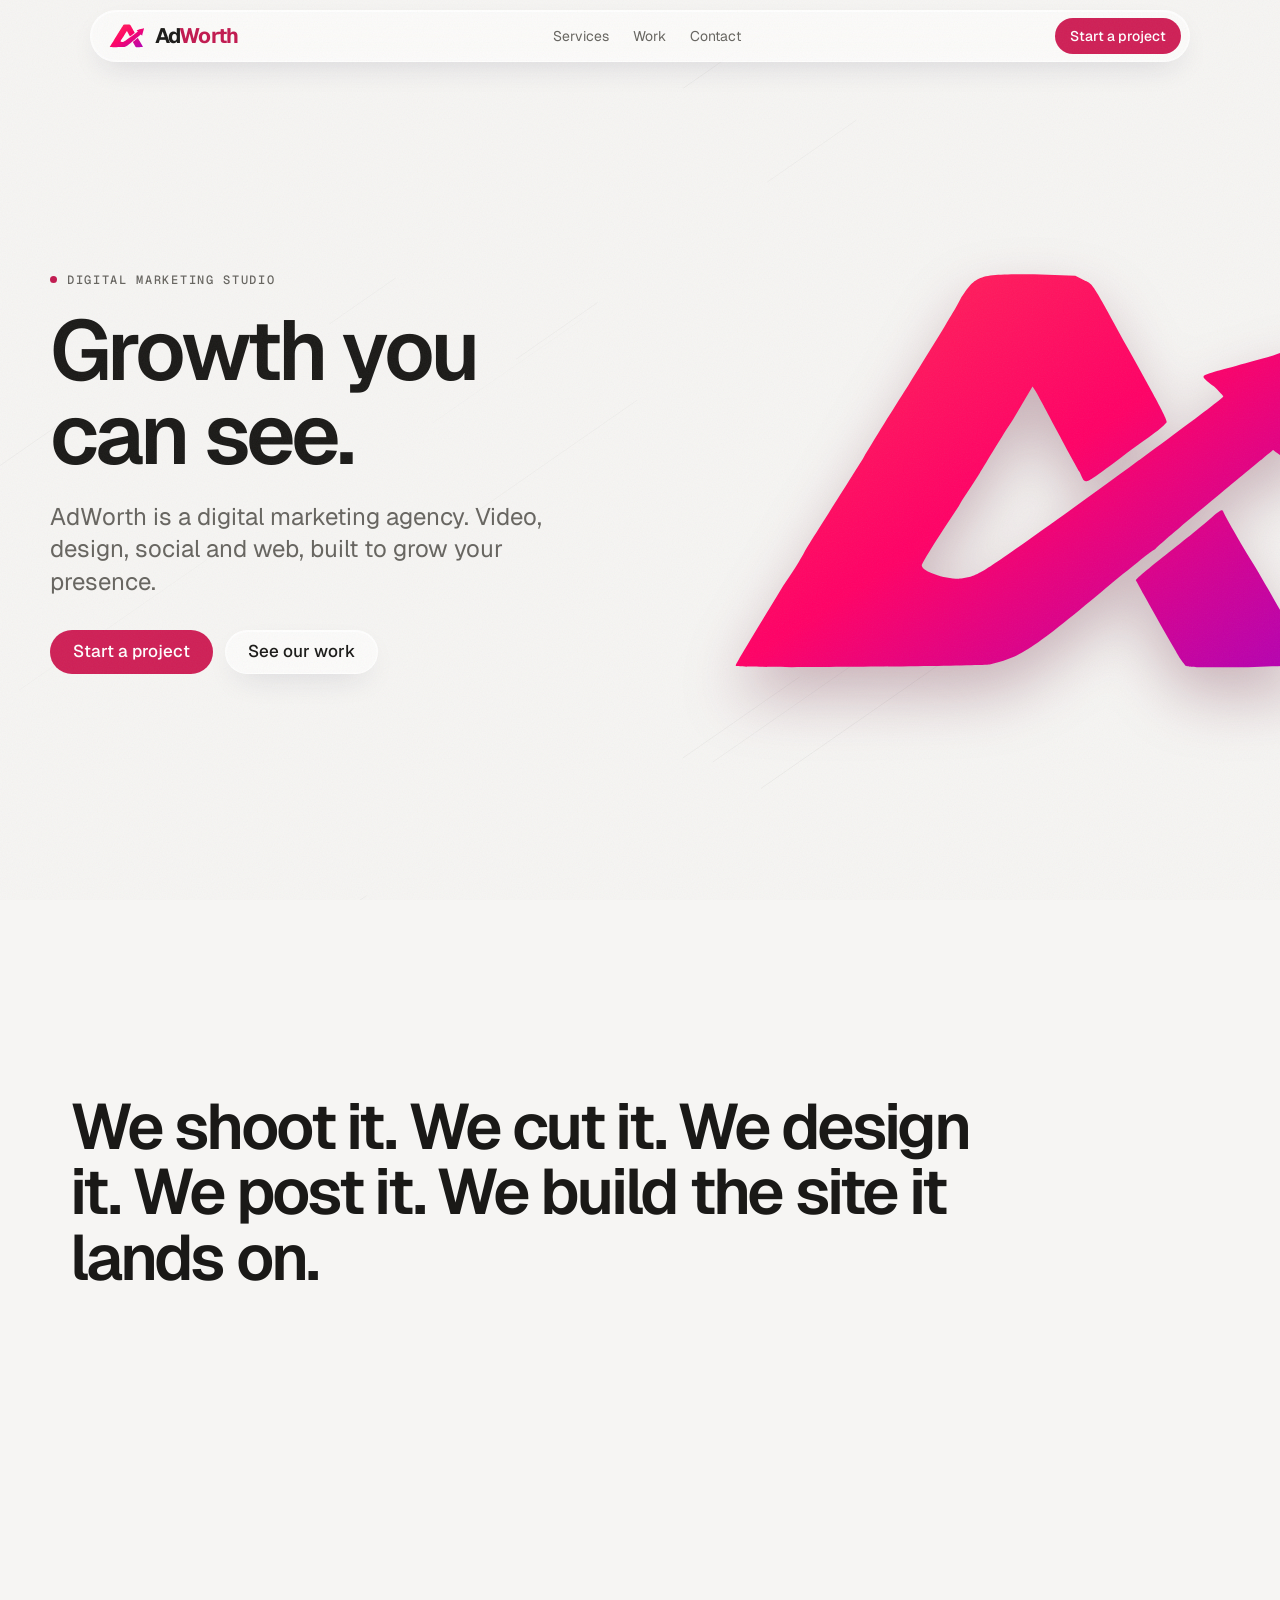
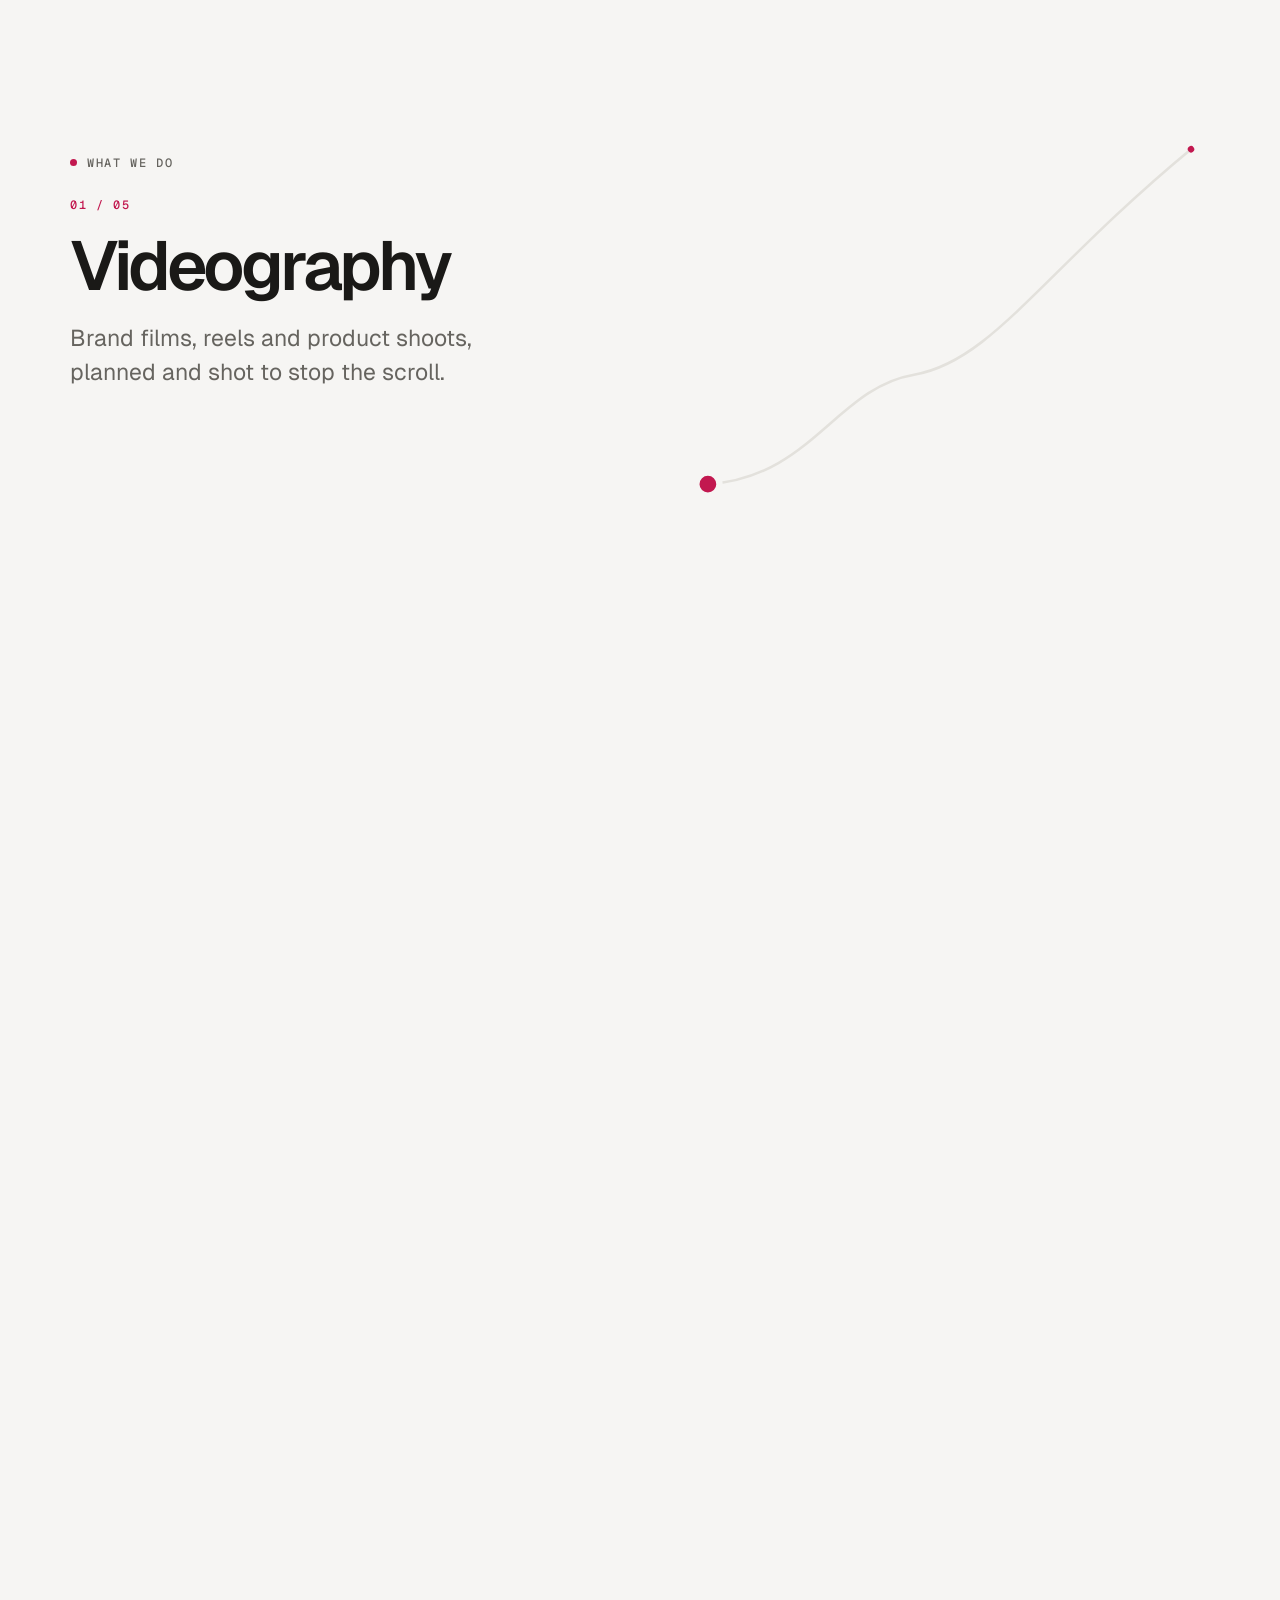
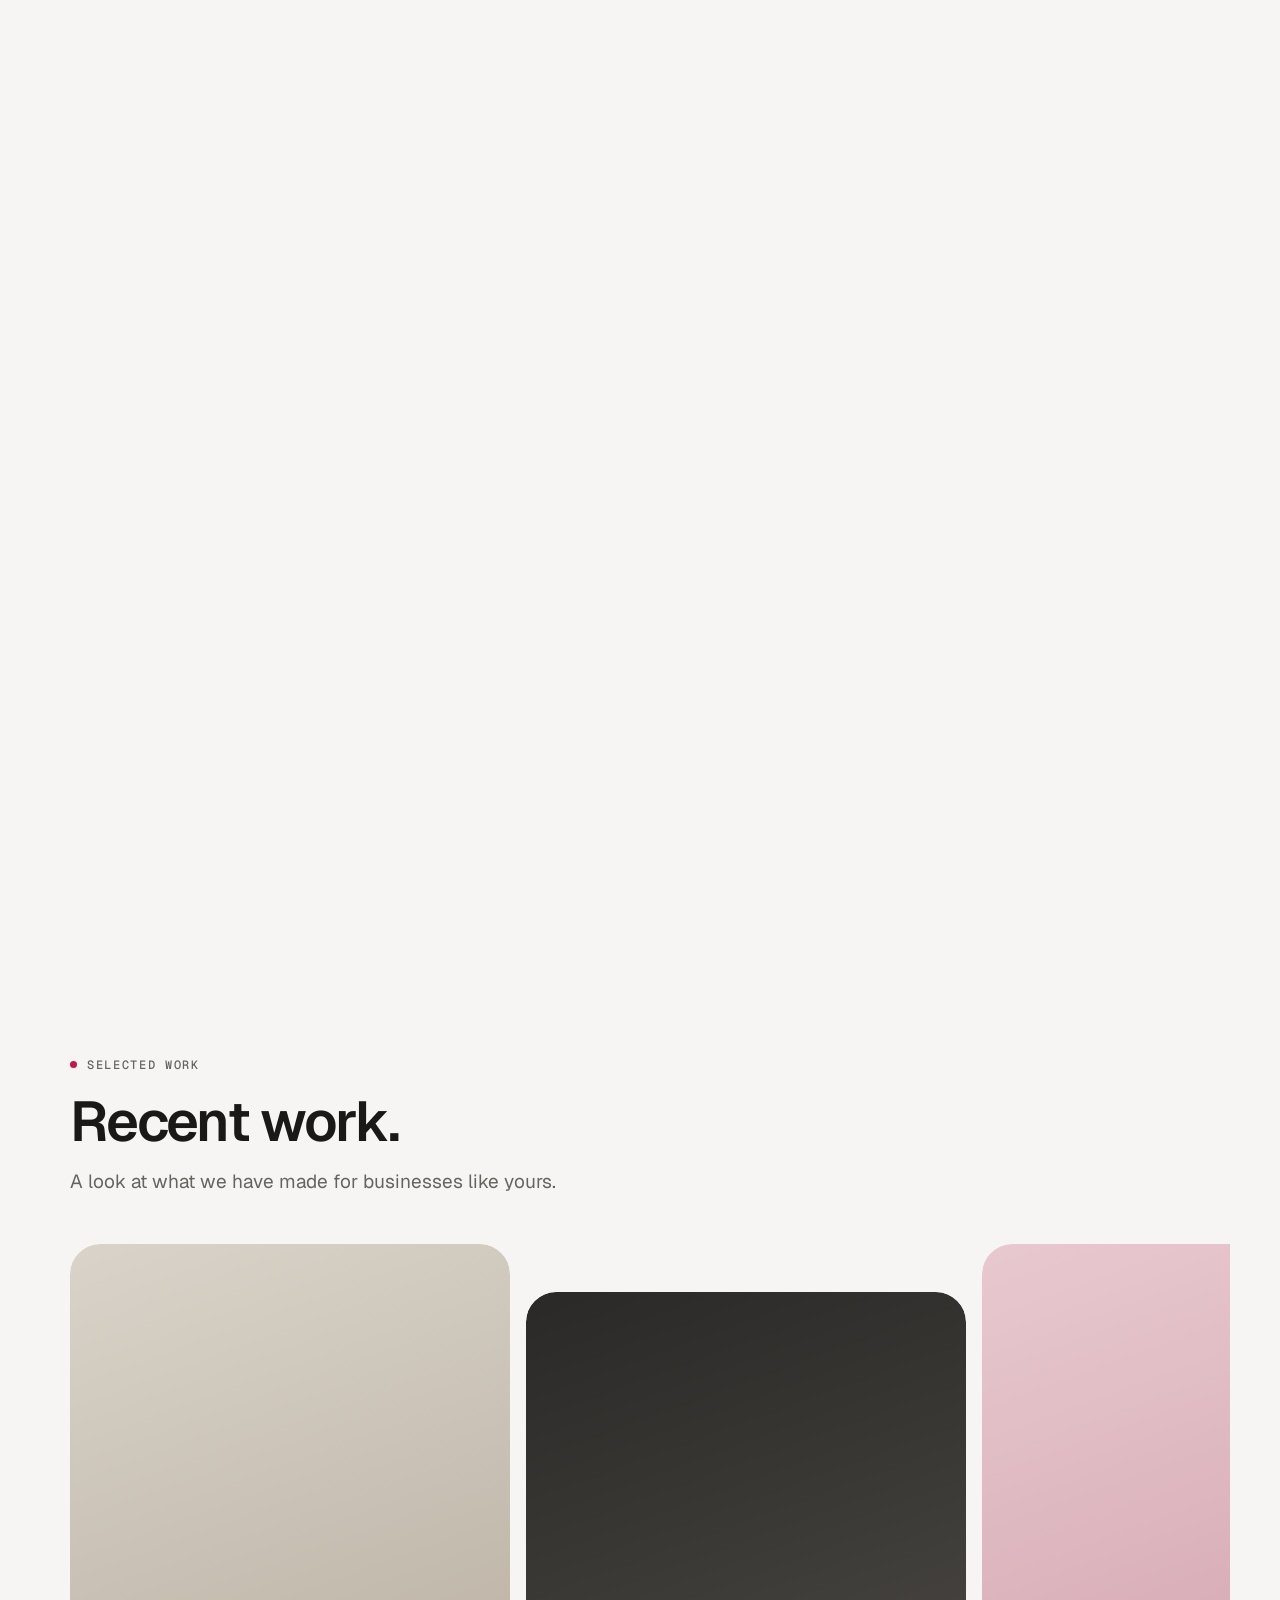
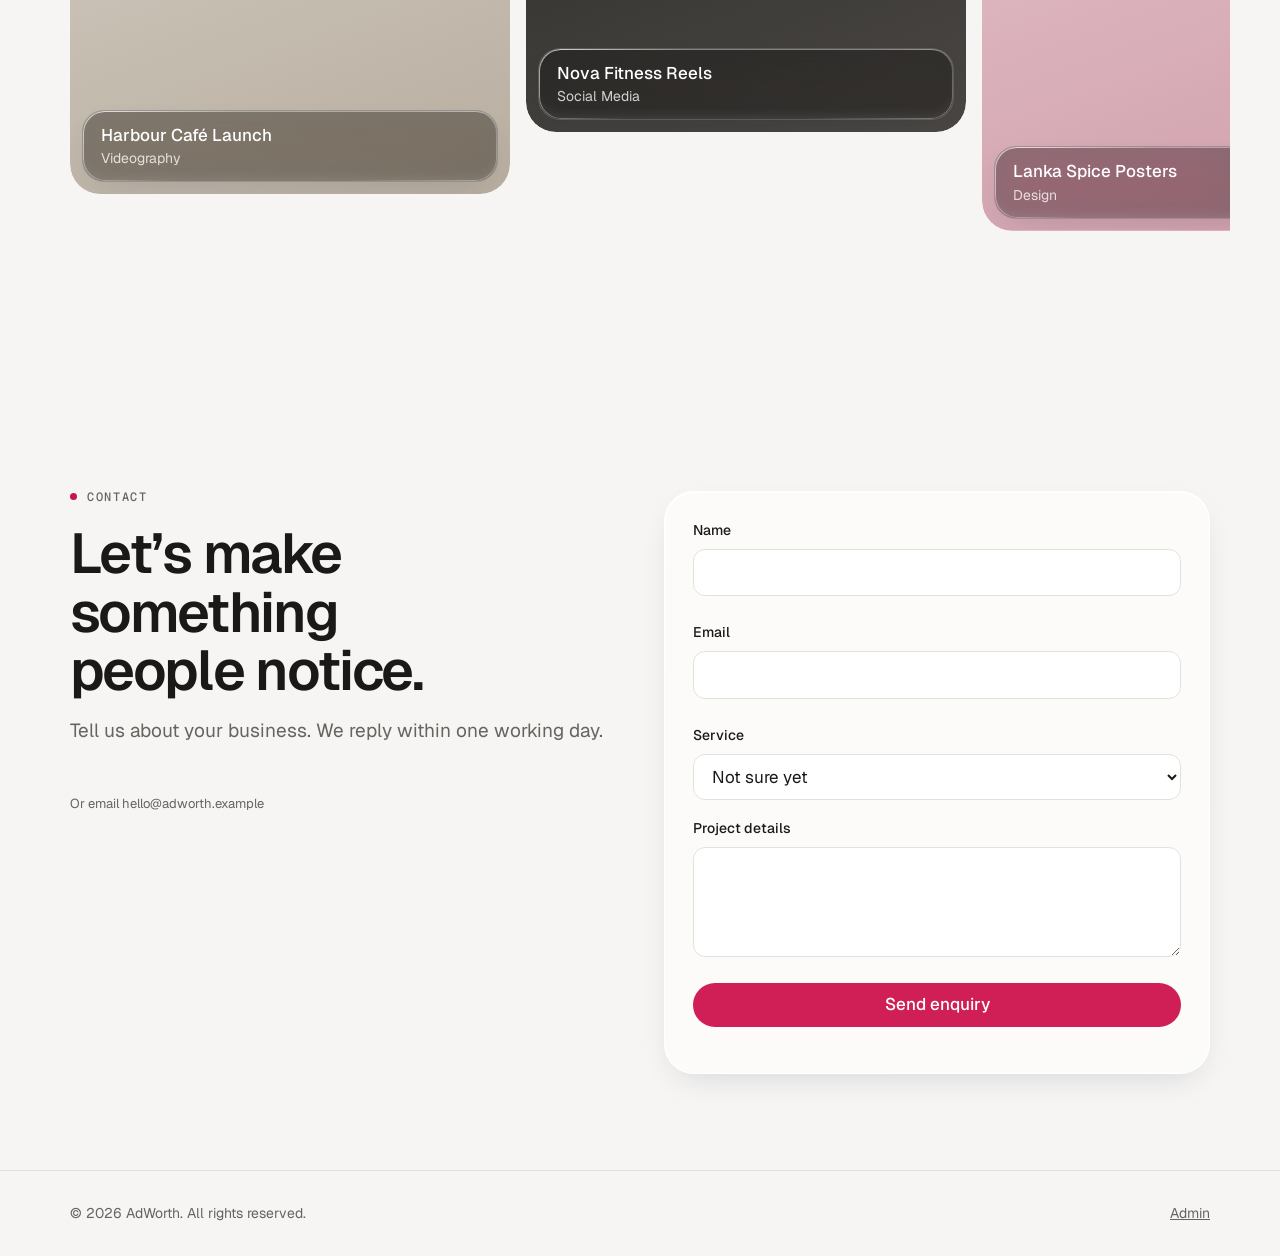
==== commit dd5a36be: "Add files via upload" ====
--- a/index.html
+++ b/index.html
@@ -3,17 +3,17 @@
 <head>
 <meta charset="utf-8">
 <meta name="viewport" content="width=device-width, initial-scale=1, viewport-fit=cover">
-<meta name="theme-color" content="#000000" media="(prefers-color-scheme: dark)"><meta name="theme-color" content="#fbfbfd" media="(prefers-color-scheme: light)">
+<meta name="theme-color" content="#0d0d0c" media="(prefers-color-scheme: dark)"><meta name="theme-color" content="#f6f5f3" media="(prefers-color-scheme: light)">
 <link rel="icon" type="image/svg+xml" href="assets/mark.svg">
 <title>AdWorth — Digital marketing, made to be noticed</title>
 <link rel="preconnect" href="https://fonts.googleapis.com">
 <link rel="preconnect" href="https://fonts.gstatic.com" crossorigin>
-<link href="https://fonts.googleapis.com/css2?family=Geist:wght@400;500;600;700&display=swap" rel="stylesheet">
+<link href="https://fonts.googleapis.com/css2?family=Geist:wght@400;500;600;700&family=Geist+Mono:wght@400;500&display=swap" rel="stylesheet">
 <style>
-:root{--bg:#fbfbfd;--surf:#fff;--ink:#1d1d1f;--mute:#5c5c61;--line:#e5e5ea;--acc:#c80046;--btn:#e0005a;--acc-ink:#fff;--grad:linear-gradient(120deg,#ff2d55,#ff0066 45%,#b002b7);--ok:#1a7f37;--bad:#c4281c;--shadow:0 20px 40px -20px rgba(20,30,60,.14);
+:root{--bg:#f6f5f3;--surf:#fff;--ink:#1a1917;--mute:#66645f;--line:#e3e1dc;--acc:#c2184f;--btn:#cf1f56;--acc-ink:#fff;--grad:linear-gradient(120deg,#ff2d55,#ff0066 45%,#b002b7);--ok:#1a7f37;--bad:#c4281c;--shadow:0 20px 40px -20px rgba(70,45,30,.14);
 box-sizing:border-box;padding-top:env(safe-area-inset-top,0px);padding-bottom:env(safe-area-inset-bottom,0px);color-scheme:light}
-@media(prefers-color-scheme:dark){:root:not([data-theme="light"]){--bg:#000;--surf:#161618;--ink:#f5f5f7;--mute:#a1a1a6;--line:#2c2c2e;--acc:#ff4d86;--btn:#e0005a;--acc-ink:#fff;--ok:#4ac26b;--bad:#ff6b5e;--shadow:0 20px 40px -20px rgba(0,0,0,.6);color-scheme:dark}}
-:root[data-theme="dark"]{--bg:#000;--surf:#161618;--ink:#f5f5f7;--mute:#a1a1a6;--line:#2c2c2e;--acc:#ff4d86;--btn:#e0005a;--acc-ink:#fff;--ok:#4ac26b;--bad:#ff6b5e;--shadow:0 20px 40px -20px rgba(0,0,0,.6);color-scheme:dark}
+@media(prefers-color-scheme:dark){:root:not([data-theme="light"]){--bg:#0d0d0c;--surf:#161615;--ink:#f1efeb;--mute:#a09d96;--line:#2a2927;--acc:#f0709a;--btn:#d02a5e;--acc-ink:#fff;--ok:#4ac26b;--bad:#ff6b5e;--shadow:0 20px 40px -20px rgba(0,0,0,.6);color-scheme:dark}}
+:root[data-theme="dark"]{--bg:#0d0d0c;--surf:#161615;--ink:#f1efeb;--mute:#a09d96;--line:#2a2927;--acc:#f0709a;--btn:#d02a5e;--acc-ink:#fff;--ok:#4ac26b;--bad:#ff6b5e;--shadow:0 20px 40px -20px rgba(0,0,0,.6);color-scheme:dark}
 *{box-sizing:border-box}html{scroll-padding-top:calc(env(safe-area-inset-top,0px) + 72px);scroll-behavior:smooth}
 body{margin:0;background:var(--bg);color:var(--ink);font:400 17px/1.5 Geist,-apple-system,"SF Pro Text","Helvetica Neue",Arial,sans-serif;-webkit-font-smoothing:antialiased}
 body::before{content:"";position:fixed;inset:0 0 auto;height:env(safe-area-inset-top,0px);background:color-mix(in srgb,var(--bg) 80%,transparent);backdrop-filter:blur(20px);z-index:10}
@@ -23,19 +23,19 @@
 .wrap{max-width:1180px;margin:0 auto;padding:0 20px}
 nav.top{position:sticky;top:env(safe-area-inset-top,0px);z-index:9;background:color-mix(in srgb,var(--bg) 78%,transparent);backdrop-filter:saturate(180%) blur(20px);border-bottom:1px solid var(--line)}
 nav.top .wrap{display:flex;align-items:center;justify-content:space-between;height:56px}
-.logo{font-weight:700;letter-spacing:-.04em;font-size:21px;text-decoration:none;display:inline-flex;align-items:center;gap:10px}.logo::before{content:"";width:36px;height:24px;background:var(--mark) center/contain no-repeat}.logo i{font-style:normal;background:var(--grad);-webkit-background-clip:text;background-clip:text;color:transparent}
+.logo{font-weight:700;letter-spacing:-.04em;font-size:21px;text-decoration:none;display:inline-flex;align-items:center;gap:10px}.logo::before{content:"";width:36px;height:24px;background:var(--mark) center/contain no-repeat}.logo i{font-style:normal;color:var(--acc)}
 .links{display:flex;gap:24px;font-size:14px}.links a{text-decoration:none;color:var(--mute);min-height:44px;display:flex;align-items:center}.links a:hover{color:var(--ink)}
 .btn{display:inline-flex;align-items:center;justify-content:center;gap:8px;min-height:44px;padding:0 22px;border-radius:980px;border:1px solid transparent;background:var(--btn);color:var(--acc-ink);font-weight:500;text-decoration:none;cursor:pointer;transition:transform .2s cubic-bezier(.3,1.4,.5,1),opacity .2s}
 .btn:hover{opacity:.9}.btn:active{transform:scale(.97)}.btn.ghost{background:transparent;color:var(--acc);border-color:var(--line)}.btn.sm{min-height:36px;padding:0 14px;font-size:14px}.btn.danger{background:transparent;color:var(--bad);border-color:var(--line)}
-.hero{min-height:calc(100dvh - 56px);display:grid;grid-template-columns:1.5fr 1fr;gap:40px;align-items:center;padding:56px 0}
-.eyebrow{font-size:14px;font-weight:600;color:var(--acc);letter-spacing:.02em;margin-bottom:16px}
-.hero h1{font-size:clamp(52px,10vw,136px);letter-spacing:-.055em;line-height:.98;font-weight:650}
+.hero{min-height:calc(100dvh - 56px);display:grid;grid-template-columns:1.25fr 1fr;gap:40px;align-items:center;padding:56px 0}
+.eyebrow{font:500 12px/1 "Geist Mono",ui-monospace,monospace;text-transform:uppercase;letter-spacing:.14em;color:var(--mute);margin-bottom:22px;display:flex;align-items:center;gap:10px}.eyebrow::before{content:"";width:7px;height:7px;border-radius:50%;background:var(--acc);animation:ping 2.6s ease-out infinite}@keyframes ping{from{box-shadow:0 0 0 0 color-mix(in srgb,var(--acc) 45%,transparent)}to{box-shadow:0 0 0 10px transparent}}
+.hero h1{font-size:clamp(42px,6.6vw,92px);letter-spacing:-.045em;line-height:1;font-weight:600}
 .hero p{color:var(--mute);font-size:clamp(19px,2.2vw,24px);max-width:34ch;margin:24px 0 32px;line-height:1.35}
 .row{display:flex;gap:12px;flex-wrap:wrap}
-.art{aspect-ratio:1.5;background:var(--mark) center/contain no-repeat;filter:drop-shadow(0 30px 60px rgba(255,0,102,.32));animation:rise 1.4s cubic-bezier(.2,.9,.3,1) both,float 9s ease-in-out 1.4s infinite}@keyframes rise{from{opacity:0;transform:translate(-30px,40px) scale(.92)}}@keyframes float{50%{transform:translateY(-12px)}}
+.art{aspect-ratio:1.5;background:var(--mark) center/contain no-repeat;filter:drop-shadow(0 28px 30px rgba(90,10,40,.28));animation:rise 1.4s cubic-bezier(.2,.9,.3,1) both,float 9s ease-in-out 1.4s infinite}@keyframes rise{from{opacity:0;transform:translate(-30px,40px) scale(.92)}}@keyframes float{50%{transform:translateY(-12px)}}
 section{padding:96px 0}section h2{font-size:clamp(34px,5vw,56px);max-width:16ch}
 .sub{color:var(--mute);font-size:19px;max-width:44ch;margin:16px 0 48px}
-.t0{background:var(--grad)}.t1{background:linear-gradient(160deg,#1c1c1f,#4a4a52)}.t2{background:linear-gradient(135deg,#ff2d55,#ff8aa8)}.t3{background:linear-gradient(135deg,#3a0a4a,#b002b7)}
+.t0{background:linear-gradient(160deg,#d9d3c9,#b8aea0)}.t1{background:linear-gradient(160deg,#2a2927,#4a4743)}.t2{background:linear-gradient(160deg,#e8c9cf,#cf9eaa)}.t3{background:linear-gradient(160deg,#3a3633,#6b645d)}
 .contact{display:grid;grid-template-columns:1fr 1fr;gap:48px}
 form.f{display:grid;gap:18px}.fld{display:grid;gap:8px}.fld label{font-size:14px;font-weight:500}
 input,select,textarea{width:100%;min-height:44px;padding:10px 14px;border:1px solid var(--line);border-radius:12px;background:var(--surf)}
@@ -43,22 +43,22 @@
 footer{border-top:1px solid var(--line);padding:32px 0;color:var(--mute);font-size:14px}footer .wrap{display:flex;justify-content:space-between;flex-wrap:wrap;gap:12px}
 .reveal{animation:up .8s cubic-bezier(.2,.9,.3,1) both}@keyframes up{from{opacity:0;transform:translateY(24px)}}
 .w{display:inline-block;overflow:hidden;vertical-align:top;padding-bottom:.1em;margin-bottom:-.1em}.w b{display:inline-block;font-weight:inherit;transform:translateY(108%);animation:wup 1s cubic-bezier(.2,.9,.3,1) forwards;animation-delay:calc(var(--i)*80ms + 120ms)}@keyframes wup{to{transform:none}}
-.heroart{margin-right:-6vw;transform:perspective(900px) translateY(var(--sy,0px)) scale(var(--ss,1)) rotateY(var(--px,0deg)) rotateX(var(--py,0deg));opacity:var(--o,1);transition:transform .25s ease-out;will-change:transform}
-.say{padding:22vh 0}#say{font-size:clamp(34px,6.4vw,92px);font-weight:650;letter-spacing:-.05em;line-height:1.02;max-width:15em;margin:0}#say span{opacity:.16;transition:opacity .2s}
+.heroart{margin-right:-9vw;transform:perspective(900px) translateY(var(--sy,0px)) scale(var(--ss,1)) rotateY(var(--px,0deg)) rotateX(var(--py,0deg));opacity:var(--o,1);transition:transform .25s ease-out;will-change:transform}
+.say{padding:22vh 0}#say{font-size:clamp(30px,5vw,68px);font-weight:600;letter-spacing:-.045em;line-height:1.02;max-width:15em;margin:0}#say span{opacity:.16;transition:opacity .2s}
 .story{padding:0;height:calc(var(--n)*75vh + 100vh)}.stage{position:sticky;top:calc(env(safe-area-inset-top,0px) + 56px);height:calc(100dvh - 56px);display:flex;align-items:center}
 .sgrid{display:grid;grid-template-columns:1.15fr 1fr;gap:32px;align-items:center;width:100%}.steps{position:relative;min-height:16em}
 .step{position:absolute;inset:0 auto auto 0;opacity:0;transform:translateY(48px);transition:opacity .7s,transform .8s cubic-bezier(.2,.9,.3,1);pointer-events:none}.step.on{opacity:1;transform:none;pointer-events:auto}
-.step h3{font-size:clamp(40px,6.6vw,92px);letter-spacing:-.05em;margin:14px 0 18px}.step p{color:var(--mute);font-size:clamp(18px,2vw,23px);max-width:28ch;margin:0}.cnt{color:var(--acc);font-weight:600;font-size:14px;letter-spacing:.04em}
-.chart{width:100%;overflow:visible}#dot{filter:drop-shadow(0 0 14px #ff0066)}
+.step h3{font-size:clamp(36px,5.4vw,72px);letter-spacing:-.05em;margin:14px 0 18px}.step p{color:var(--mute);font-size:clamp(18px,2vw,23px);max-width:28ch;margin:0}.cnt{font:500 12px "Geist Mono",ui-monospace,monospace;letter-spacing:.14em;color:var(--acc)}
+.chart{width:100%;overflow:visible}#dot{fill:var(--acc);stroke:var(--bg);stroke-width:5}
 .work{display:flex;gap:16px;overflow-x:auto;scroll-snap-type:x mandatory;margin:0 -20px;padding:0 20px 20px;scrollbar-width:none}.work::-webkit-scrollbar{display:none}
 .work figure{flex:0 0 min(440px,80vw);scroll-snap-align:start;margin:0}.work .ph{aspect-ratio:4/5;border-radius:30px;transition:transform .6s cubic-bezier(.2,.9,.3,1)}.work figure:hover .ph{transform:scale(.97)}
 .work figcaption{padding:14px 6px;font-size:17px;font-weight:500}.work small{display:block;color:var(--mute);font-weight:400;font-size:14px}
 .rv{opacity:0;transform:translateY(32px);transition:opacity 1s,transform 1s cubic-bezier(.2,.9,.3,1)}.rv.in{opacity:1;transform:none}
-#bg{position:fixed;inset:0;width:100%;height:100%;z-index:-1;pointer-events:none}#pb{position:fixed;left:0;right:0;top:env(safe-area-inset-top,0px);height:3px;background:var(--grad);transform:scaleX(0);transform-origin:0 50%;z-index:11}
+#bg{position:fixed;inset:0;width:100%;height:100%;z-index:-1;pointer-events:none}#pb{position:fixed;left:0;right:0;top:env(safe-area-inset-top,0px);height:3px;background:var(--acc);transform:scaleX(0);transform-origin:0 50%;z-index:11}
 .rv-w .w b{animation:none;transform:translateY(108%);transition:transform 1s cubic-bezier(.2,.9,.3,1) calc(var(--i)*70ms)}.rv-w.in .w b{transform:none}
 .cl{opacity:0;transform:scale(.92) translateY(40px);clip-path:inset(14% 6% 14% 6% round 30px);transition:opacity .9s,transform 1.1s cubic-bezier(.2,.9,.3,1),clip-path 1.1s cubic-bezier(.2,.9,.3,1);transition-delay:var(--d,0ms)}.cl.in{opacity:1;transform:none;clip-path:inset(0 round 30px)}
 .contact:not(.in) .f>*{opacity:0}.contact.in .f>*{animation:up .8s cubic-bezier(.2,.9,.3,1) backwards;animation-delay:calc(var(--k,0)*90ms + 250ms)}
-.stage{overflow:clip}.stage::before{content:"";position:absolute;inset:-20%;z-index:-1;pointer-events:none;background:radial-gradient(38% 38% at calc(10% + var(--gp,0)*80%) calc(90% - var(--gp,0)*80%),rgba(255,0,102,.18),transparent 70%)}
+.stage{overflow:clip}
 /* admin */
 .adm{display:grid;grid-template-columns:240px 1fr;min-height:100dvh}
 .side{border-right:1px solid var(--line);padding:24px 16px;position:sticky;top:0;align-self:start;height:100dvh;display:flex;flex-direction:column;gap:4px}
@@ -103,6 +103,11 @@
 .dock a{min-height:44px;padding:0 18px;display:flex;align-items:center;border-radius:99px;text-decoration:none;font-weight:500;font-size:15px}.dock a:active{background:var(--gl)}
 .side{position:fixed;left:12px;right:12px;bottom:calc(env(safe-area-inset-bottom,0px) + 12px);top:auto;height:auto;z-index:12;flex-direction:row;gap:2px;padding:6px;border:1px solid var(--glb);border-radius:28px;overflow-x:auto}.side button{margin:0!important;white-space:nowrap;border-radius:99px;padding:0 14px}
 .main{padding:24px 16px 110px}.main h1{font-size:32px}.toast{bottom:calc(env(safe-area-inset-bottom,0px) + 92px)}.wi{flex-wrap:wrap}}
+
+body::after{content:"";position:fixed;inset:0;z-index:13;pointer-events:none;opacity:.06;background-image:url("data:image/svg+xml,%3Csvg xmlns='http://www.w3.org/2000/svg' width='160' height='160'%3E%3Cfilter id='n'%3E%3CfeTurbulence type='fractalNoise' baseFrequency='.8' numOctaves='2' stitchTiles='stitch'/%3E%3C/filter%3E%3Crect width='100%25' height='100%25' filter='url(%23n)'/%3E%3C/svg%3E")}
+.btn{translate:var(--mx,0px) var(--my,0px);transition:transform .2s cubic-bezier(.3,1.4,.5,1),opacity .2s,translate .4s cubic-bezier(.2,.9,.3,1)}
+.stat b{font-family:"Geist Mono",ui-monospace,monospace;font-weight:500}.pill,.badge{font-family:"Geist Mono",ui-monospace,monospace;letter-spacing:.04em}
+.work{align-items:flex-start}.work figure:nth-child(3n+2) .ph{aspect-ratio:1}.work figure:nth-child(3n) .ph{aspect-ratio:3/4}.work figure:nth-child(even){margin-top:48px}
 </style>
 </head>
 <body>
@@ -134,13 +139,13 @@
 <main>
 <div class="wrap hero"><div><div class="eyebrow">Digital marketing studio</div><h1>${S.headline.split(' ').map((w,i)=>`<span class="w"><b style="--i:${i}">${esc(w)}</b></span>`).join(' ')}</h1><p>${esc(S.tag)}</p>
 <div class="row"><a class="btn" href="#contact">Start a project</a><a class="btn ghost" href="#work">See our work</a></div></div>
-<div class="heroart" id="ha"><div class="art" role="img" aria-label="AdWorth rising arrow mark"></div><span class="chip" style="top:8%;left:2%" aria-hidden="true">Video</span><span class="chip" style="top:46%;right:0;animation-delay:-2s" aria-hidden="true">Design</span><span class="chip" style="bottom:10%;left:12%;animation-delay:-4s" aria-hidden="true">Social</span></div></div>
+<div class="heroart" id="ha"><div class="art" role="img" aria-label="AdWorth rising arrow mark"></div></div></div>
 <section class="say"><div class="wrap"><p id="say">${'We shoot it. We cut it. We design it. We post it. We build the site it lands on.'.split(' ').map(w=>`<span>${w}</span>`).join(' ')}</p></div></section>
 ${S.services.length?`<section id="services" class="story" style="--n:${S.services.length}"><div class="stage"><div class="wrap sgrid"><div><div class="eyebrow">What we do</div><div class="steps">${S.services.map((s,i)=>`<article class="step${i?'':' on'}"><span class="cnt">0${i+1} / 0${S.services.length}</span><h3>${esc(s.t)}</h3><p>${esc(s.d)}</p></article>`).join('')}</div></div>
-<svg class="chart" viewBox="0 0 400 300" aria-hidden="true"><defs><linearGradient id="lg" x1="0" x2="1"><stop offset="0" stop-color="#ff2d55"/><stop offset="1" stop-color="#b002b7"/></linearGradient></defs><path d="M10 285C90 280 110 210 170 200S270 120 385 25" fill="none" stroke="var(--line)" stroke-width="2"/><path id="ln" d="M10 285C90 280 110 210 170 200S270 120 385 25" fill="none" stroke="url(#lg)" stroke-width="5" stroke-linecap="round" pathLength="1" stroke-dasharray="1" stroke-dashoffset="1"/><circle id="dot" r="9" cx="10" cy="285" fill="#ff0066"/></svg></div></div></section>`:''}
-<section id="work"><div class="wrap rv"><h2>Recent work.</h2><p class="sub">A look at what we have made for businesses like yours.</p>
+<svg class="chart" viewBox="0 0 400 300" aria-hidden="true"><path d="M10 285C90 280 110 210 170 200S270 120 385 25" fill="none" stroke="var(--line)" stroke-width="2"/><path id="ln" d="M10 285C90 280 110 210 170 200S270 120 385 25" fill="none" style="stroke:var(--acc)" stroke-width="5" stroke-linecap="round" pathLength="1" stroke-dasharray="1" stroke-dashoffset="1"/><circle id="dot" r="9" cx="10" cy="285" fill="#ff0066"/></svg></div></div></section>`:''}
+<section id="work"><div class="wrap rv"><div class="eyebrow">Selected work</div><h2>Recent work.</h2><p class="sub">A look at what we have made for businesses like yours.</p>
 <div class="work">${S.work.map((w,i)=>`<figure class="cl" style="--d:${i*90}ms"><div class="ph t${w.k%4}" ${w.m?`data-m="${w.m}" data-mt="${w.mt}" data-alt="${esc(w.t)}"`:`role="img" aria-label="${esc(w.t)} placeholder"`}></div>${w.mt==='video'?'<button class="snd" data-act="snd" aria-label="Toggle sound" aria-pressed="false"><svg viewBox="0 0 24 24" width="18" height="18" fill="currentColor" aria-hidden="true"><path d="M3 9v6h4l5 4V5L7 9H3z"/><path class="wv" d="M15.5 9a4 4 0 010 6" stroke="currentColor" fill="none" stroke-width="2" stroke-linecap="round"/></svg></button>':''}<figcaption>${esc(w.t)}<small>${esc(w.c)}</small></figcaption></figure>`).join('')||'<p class="empty">Projects coming soon.</p>'}</div></div></section>
-<section id="contact"><div class="wrap contact rv"><div><h2>Let’s make something people notice.</h2><p class="sub">Tell us about your business. We reply within one working day.</p><p class="help">Or email ${esc(S.email)}</p></div>
+<section id="contact"><div class="wrap contact rv"><div><div class="eyebrow">Contact</div><h2>Let’s make something people notice.</h2><p class="sub">Tell us about your business. We reply within one working day.</p><p class="help">Or email ${esc(S.email)}</p></div>
 <form class="f" data-form="inquiry" novalidate>
 <div class="fld"><label for="n">Name</label><input id="n" name="name" autocomplete="name" required><div class="err" data-e="name"></div></div>
 <div class="fld"><label for="e">Email</label><input id="e" name="email" type="email" autocomplete="email" inputmode="email" required><div class="err" data-e="email"></div></div>
@@ -218,11 +223,13 @@
 addEventListener('scroll',()=>{raf||(raf=requestAnimationFrame(tick))},{passive:true});
 addEventListener('pointermove',e=>{if(M.ha&&!M.rm&&innerWidth>820){M.ha.style.setProperty('--px',(e.clientX/innerWidth-.5)*14+'deg');M.ha.style.setProperty('--py',(.5-e.clientY/innerHeight)*10+'deg')}},{passive:true});
 (function(){const c=$('#bg'),x=c.getContext('2d'),rm=matchMedia('(prefers-reduced-motion:reduce)').matches,P=['255,45,85','255,0,102','176,2,183'],E=document.documentElement,dk=()=>E.dataset.theme==='dark'||(E.dataset.theme!=='light'&&matchMedia('(prefers-color-scheme:dark)').matches);let w,h,L=[],boost=0,ly=scrollY;
-function size(){w=c.width=innerWidth;h=c.height=innerHeight;L=Array.from({length:Math.round(w/36)},()=>({x:Math.random()*w,y:Math.random()*h*1.2,l:70+Math.random()*170,s:.25+Math.random()*.7,a:.06+Math.random()*.14,c:P[Math.random()*3|0]}))}
-function draw(){requestAnimationFrame(draw);if(c.hidden||document.hidden)return;x.clearRect(0,0,w,h);x.lineCap='round';x.lineWidth=1.3;const k=dk()?1:.5;boost*=.92;
+function size(){w=c.width=innerWidth;h=c.height=innerHeight;L=Array.from({length:Math.round(w/72)},()=>({x:Math.random()*w,y:Math.random()*h*1.2,l:70+Math.random()*170,s:.25+Math.random()*.7,a:.06+Math.random()*.14,c:P[Math.random()*3|0]}))}
+function draw(){requestAnimationFrame(draw);if(c.hidden||document.hidden)return;x.clearRect(0,0,w,h);x.lineCap='round';x.lineWidth=1;const k=dk()?1:.5;boost*=.92;
 for(const o of L){if(!rm){o.x+=(o.s+boost)*.82;o.y-=(o.s+boost)*.57;if(o.x-o.l>w||o.y+o.l<0){o.x=Math.random()*w*.9;o.y=h+20}}
-x.strokeStyle='rgba('+o.c+','+o.a*k+')';x.beginPath();x.moveTo(o.x,o.y);x.lineTo(o.x-o.l*.82,o.y+o.l*.57);x.stroke()}}
+x.strokeStyle=(dk()?'rgba(255,255,255,':'rgba(40,30,20,')+o.a*k*.45+')';x.beginPath();x.moveTo(o.x,o.y);x.lineTo(o.x-o.l*.82,o.y+o.l*.57);x.stroke()}}
 addEventListener('resize',size);addEventListener('scroll',()=>{boost=Math.min(Math.abs(scrollY-ly)*.12,10);ly=scrollY},{passive:true});size();draw()})();
+addEventListener('pointermove',e=>{if(e.pointerType!=='mouse'||M.rm)return;const b=e.target.closest&&e.target.closest('.btn');if(!b||b.classList.contains('sm'))return;const r=b.getBoundingClientRect();b.style.setProperty('--mx',(e.clientX-r.left-r.width/2)*.18+'px');b.style.setProperty('--my',(e.clientY-r.top-r.height/2)*.28+'px')},{passive:true});
+addEventListener('pointerout',e=>{const b=e.target.closest&&e.target.closest('.btn');if(b){b.style.removeProperty('--mx');b.style.removeProperty('--my')}});
 addEventListener('hashchange',render);render();
 </script>
 </body>
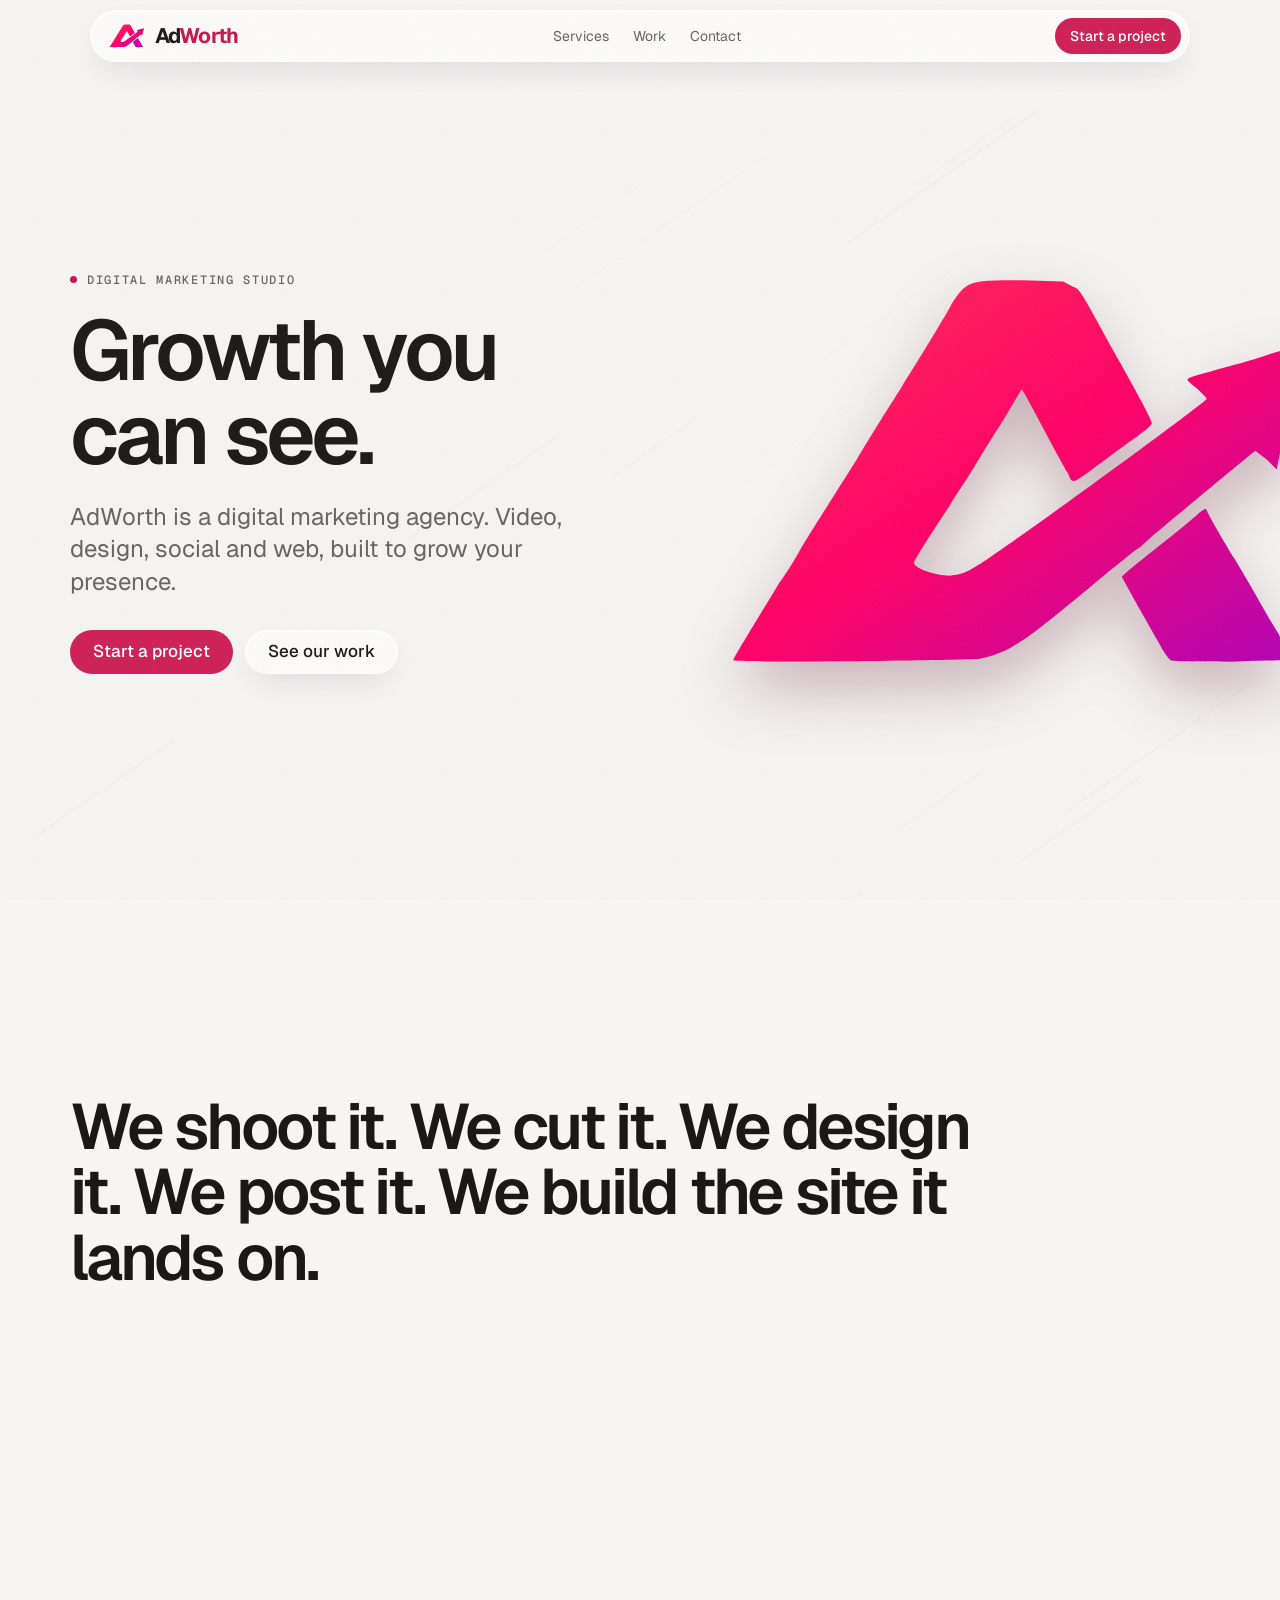
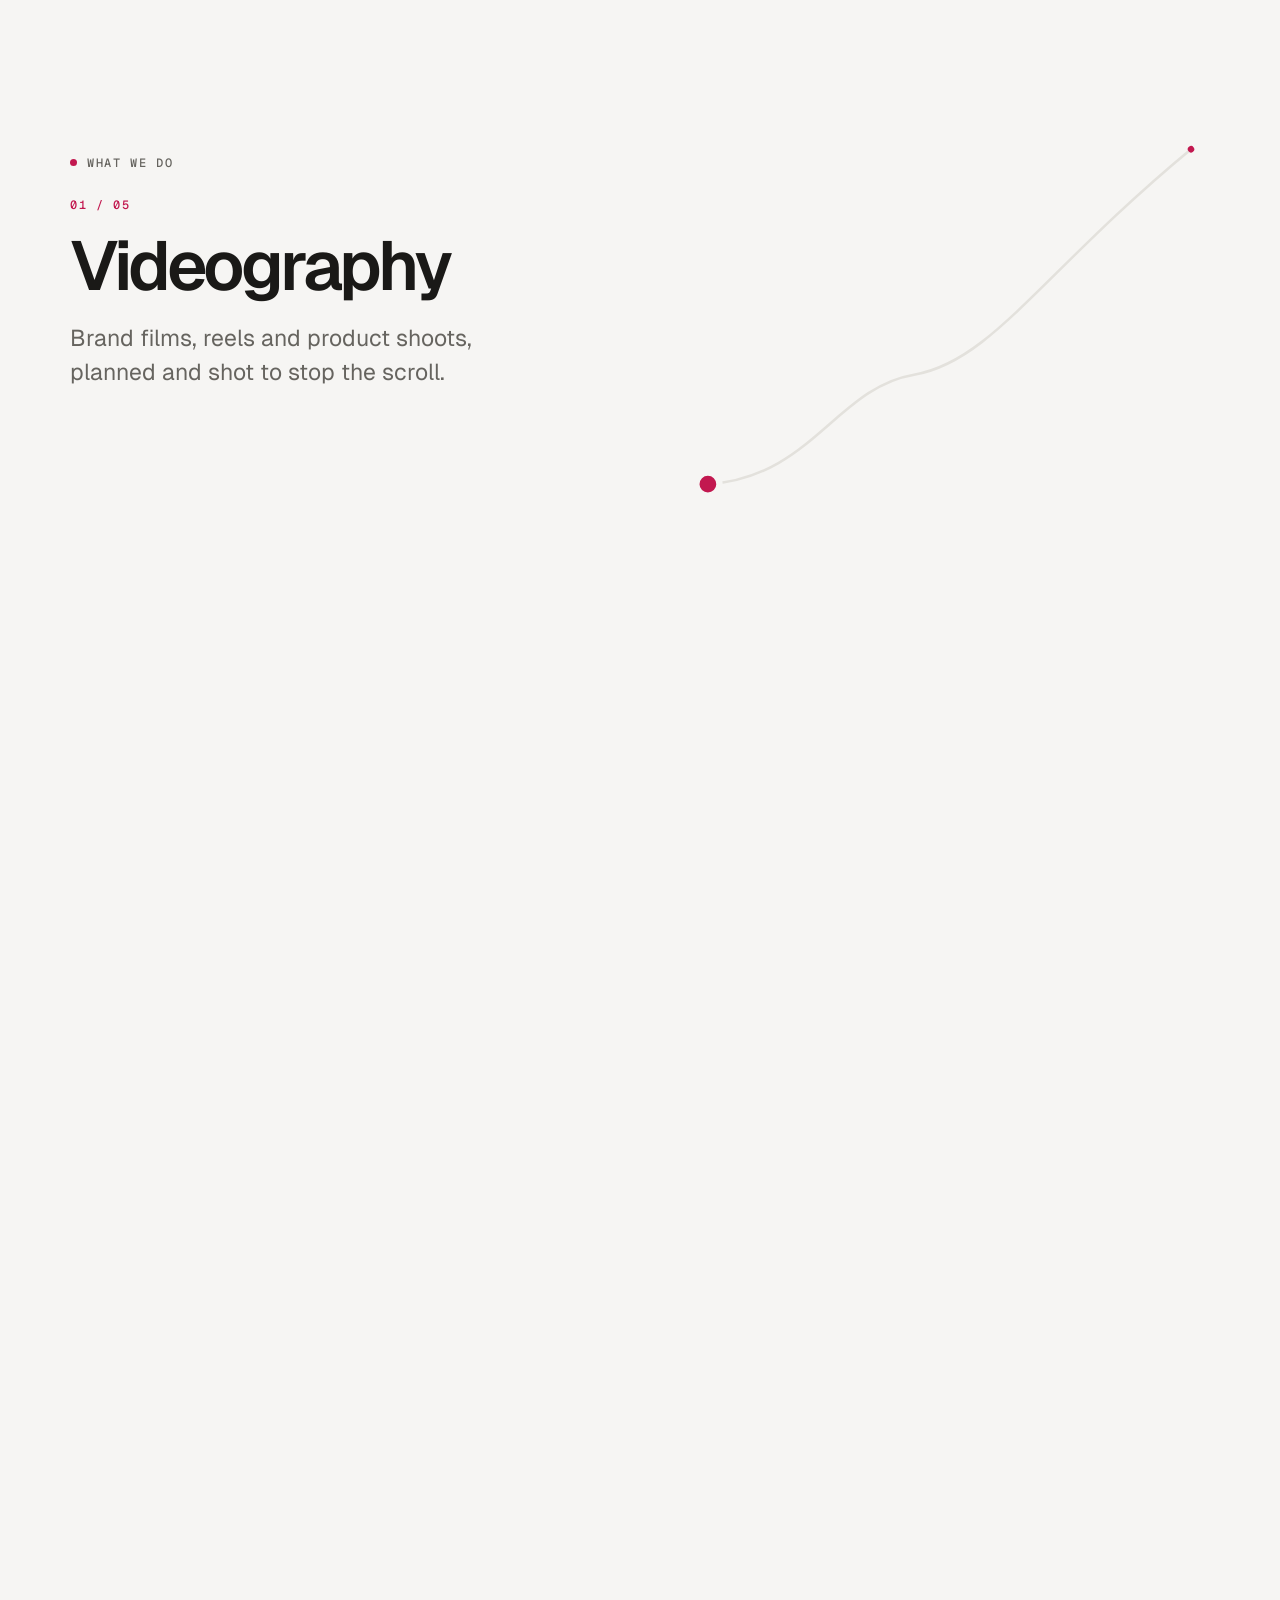
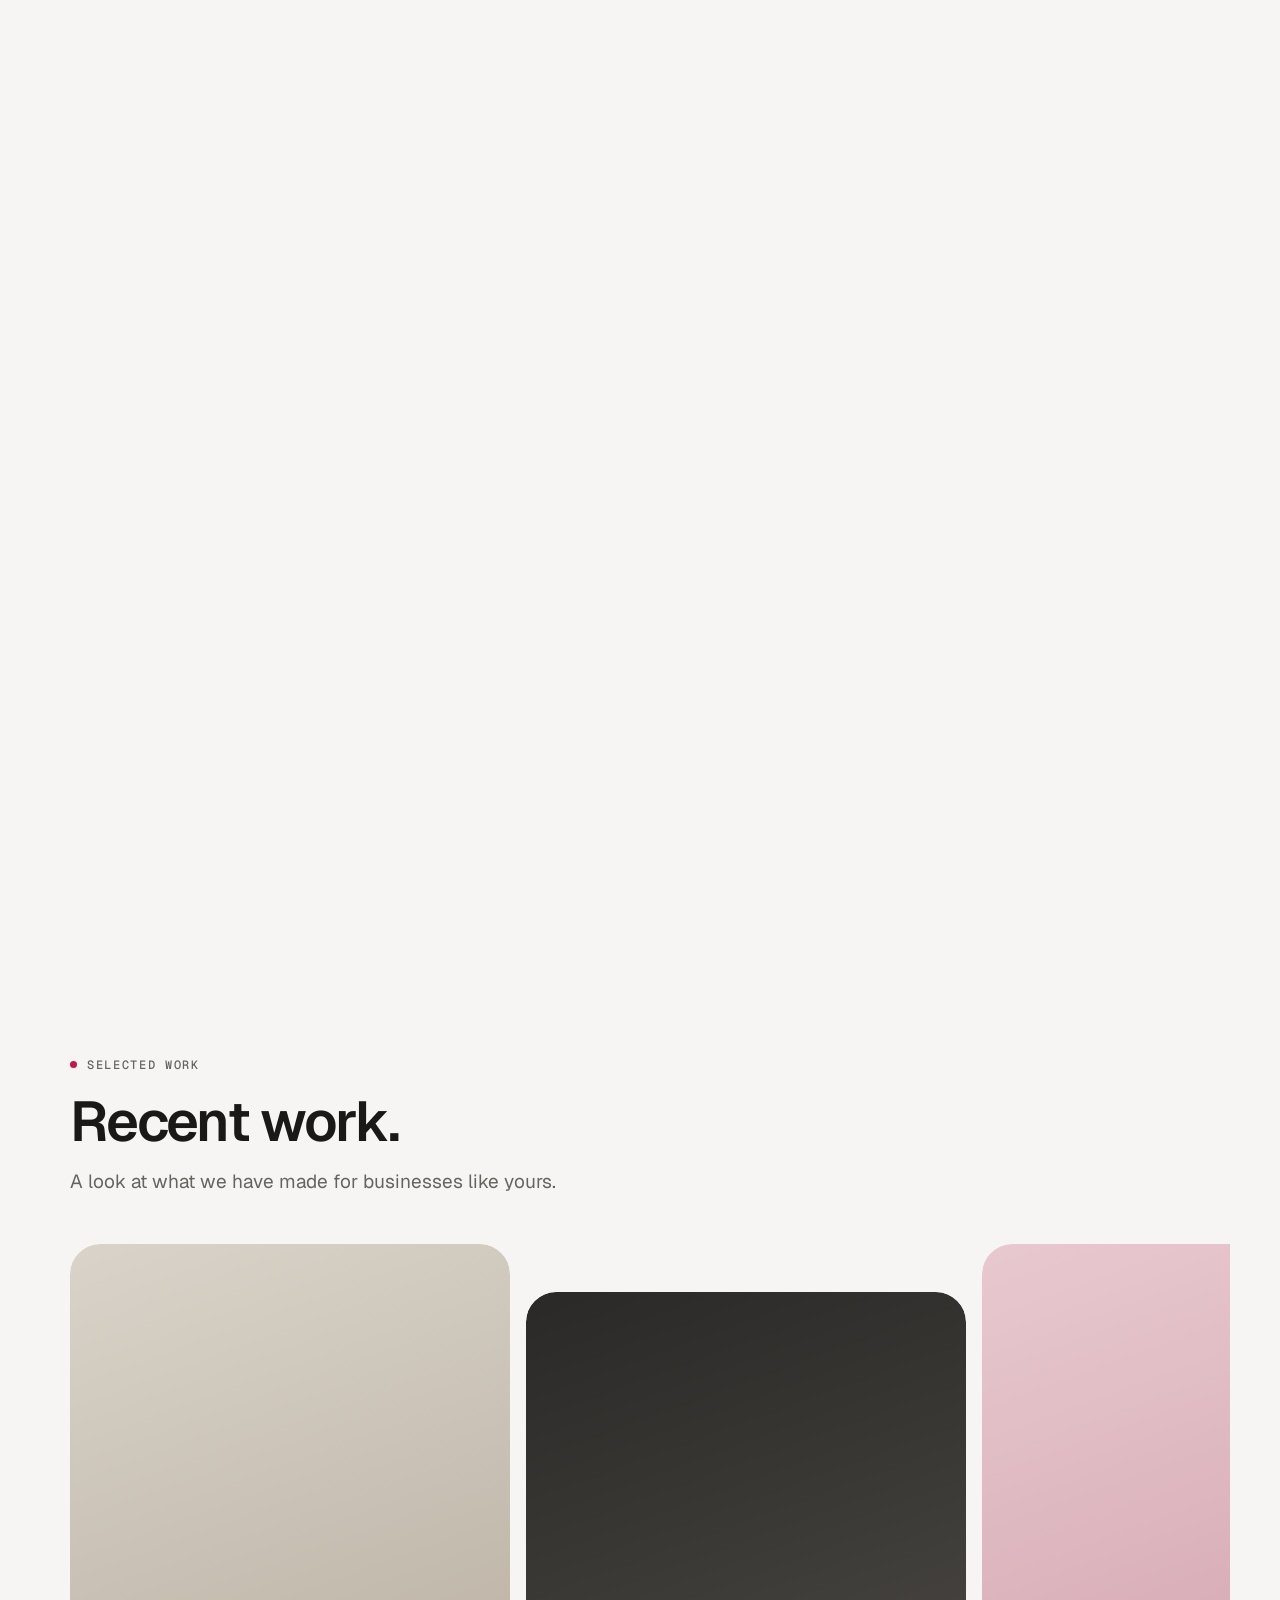
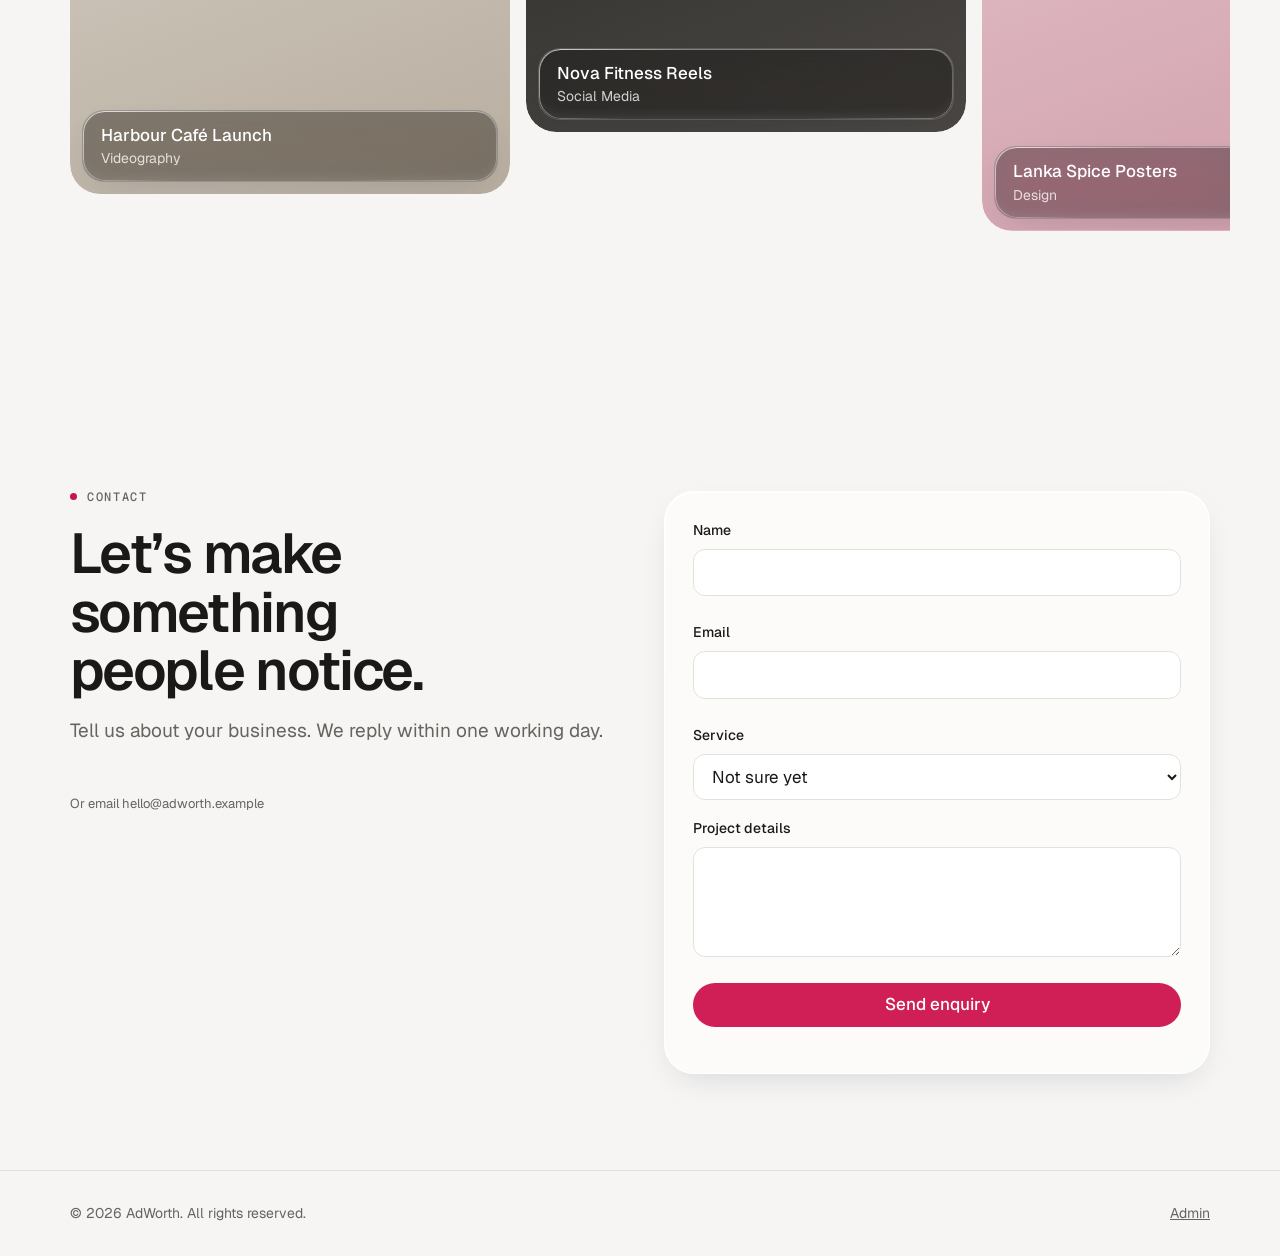
==== commit fcbd23d3: "Add files via upload" ====
--- a/index.html
+++ b/index.html
@@ -27,7 +27,7 @@
 .links{display:flex;gap:24px;font-size:14px}.links a{text-decoration:none;color:var(--mute);min-height:44px;display:flex;align-items:center}.links a:hover{color:var(--ink)}
 .btn{display:inline-flex;align-items:center;justify-content:center;gap:8px;min-height:44px;padding:0 22px;border-radius:980px;border:1px solid transparent;background:var(--btn);color:var(--acc-ink);font-weight:500;text-decoration:none;cursor:pointer;transition:transform .2s cubic-bezier(.3,1.4,.5,1),opacity .2s}
 .btn:hover{opacity:.9}.btn:active{transform:scale(.97)}.btn.ghost{background:transparent;color:var(--acc);border-color:var(--line)}.btn.sm{min-height:36px;padding:0 14px;font-size:14px}.btn.danger{background:transparent;color:var(--bad);border-color:var(--line)}
-.hero{min-height:calc(100dvh - 56px);display:grid;grid-template-columns:1.25fr 1fr;gap:40px;align-items:center;padding:56px 0}
+.hero{min-height:calc(100dvh - 56px);display:grid;grid-template-columns:1.25fr 1fr;gap:40px;align-items:center;padding:56px 20px}
 .eyebrow{font:500 12px/1 "Geist Mono",ui-monospace,monospace;text-transform:uppercase;letter-spacing:.14em;color:var(--mute);margin-bottom:22px;display:flex;align-items:center;gap:10px}.eyebrow::before{content:"";width:7px;height:7px;border-radius:50%;background:var(--acc);animation:ping 2.6s ease-out infinite}@keyframes ping{from{box-shadow:0 0 0 0 color-mix(in srgb,var(--acc) 45%,transparent)}to{box-shadow:0 0 0 10px transparent}}
 .hero h1{font-size:clamp(42px,6.6vw,92px);letter-spacing:-.045em;line-height:1;font-weight:600}
 .hero p{color:var(--mute);font-size:clamp(19px,2.2vw,24px);max-width:34ch;margin:24px 0 32px;line-height:1.35}
@@ -98,7 +98,7 @@
 .dock{display:none}
 @media(max-width:820px){
 body{padding-bottom:calc(env(safe-area-inset-bottom,0px) + 92px)}nav.top .wrap{height:48px;padding:0 6px 0 14px}
-.hero{min-height:auto;padding:28px 0 8px}.heroart{width:78%;margin:8px auto 0}.chip{font-size:13px;padding:8px 14px}section{padding:64px 0}.say{padding:14vh 0}form.f{padding:20px;border-radius:26px}
+.hero{min-height:auto;padding:28px 20px 8px}.heroart{width:78%;margin:8px auto 0}.chip{font-size:13px;padding:8px 14px}section{padding:64px 0}.say{padding:14vh 0}form.f{padding:20px;border-radius:26px}
 .dock{display:flex;position:fixed;left:50%;transform:translateX(-50%);bottom:calc(env(safe-area-inset-bottom,0px) + 12px);z-index:12;gap:2px;padding:6px;border-radius:99px;white-space:nowrap}
 .dock a{min-height:44px;padding:0 18px;display:flex;align-items:center;border-radius:99px;text-decoration:none;font-weight:500;font-size:15px}.dock a:active{background:var(--gl)}
 .side{position:fixed;left:12px;right:12px;bottom:calc(env(safe-area-inset-bottom,0px) + 12px);top:auto;height:auto;z-index:12;flex-direction:row;gap:2px;padding:6px;border:1px solid var(--glb);border-radius:28px;overflow-x:auto}.side button{margin:0!important;white-space:nowrap;border-radius:99px;padding:0 14px}
@@ -108,6 +108,7 @@
 .btn{translate:var(--mx,0px) var(--my,0px);transition:transform .2s cubic-bezier(.3,1.4,.5,1),opacity .2s,translate .4s cubic-bezier(.2,.9,.3,1)}
 .stat b{font-family:"Geist Mono",ui-monospace,monospace;font-weight:500}.pill,.badge{font-family:"Geist Mono",ui-monospace,monospace;letter-spacing:.04em}
 .work{align-items:flex-start}.work figure:nth-child(3n+2) .ph{aspect-ratio:1}.work figure:nth-child(3n) .ph{aspect-ratio:3/4}.work figure:nth-child(even){margin-top:48px}
+body{overflow-x:clip}
 </style>
 </head>
 <body>
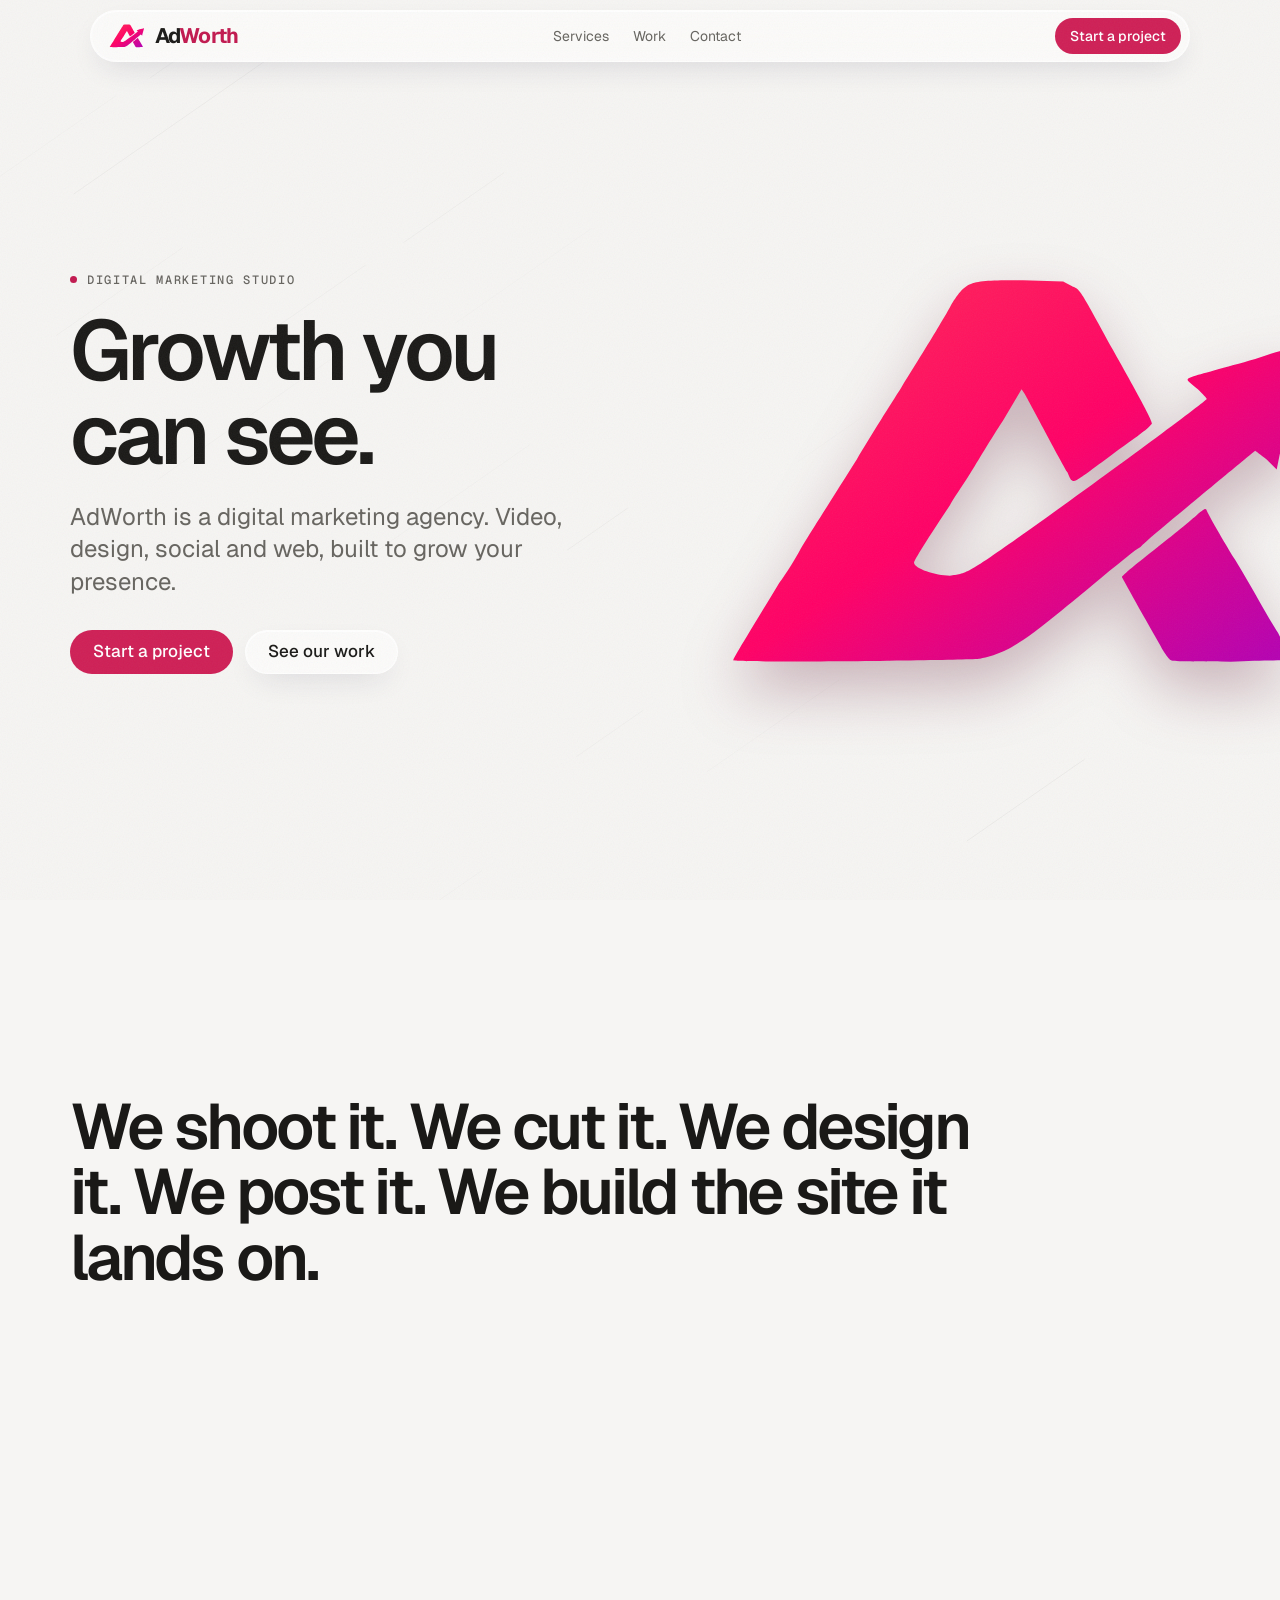
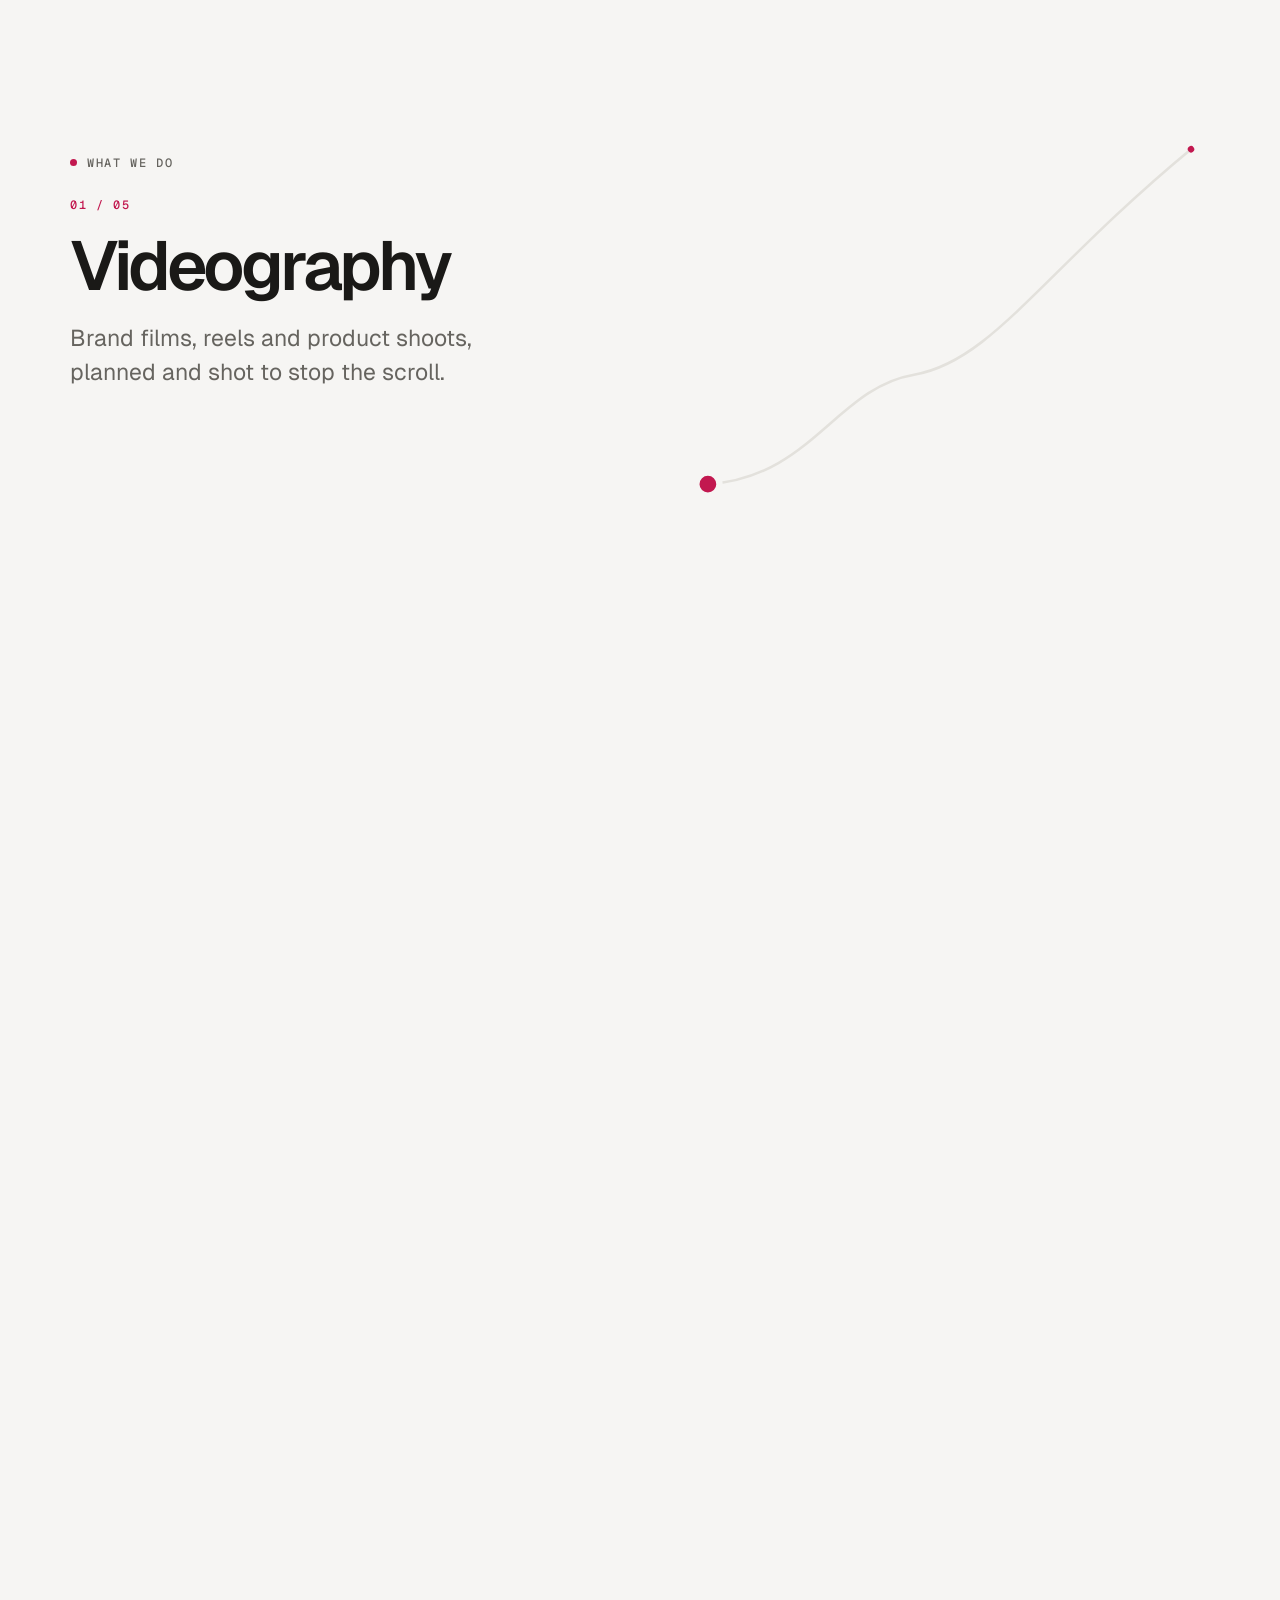
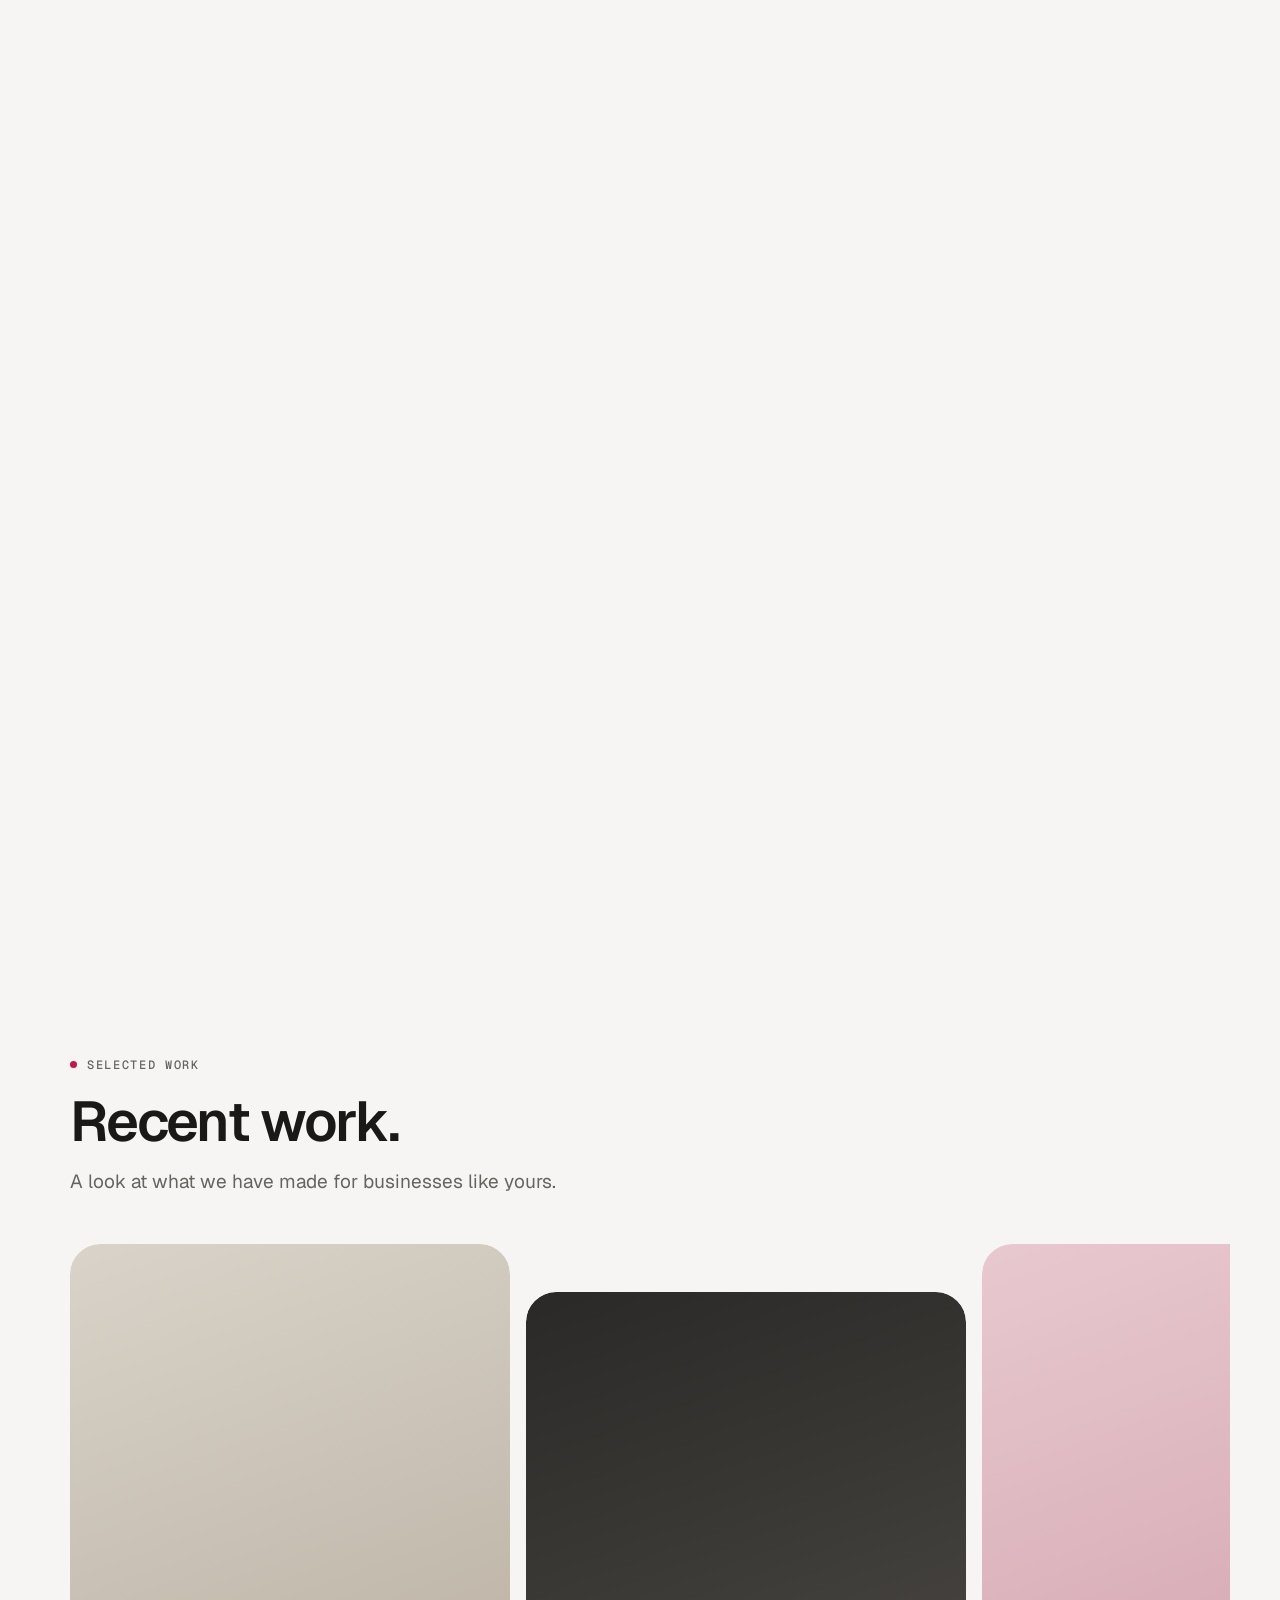
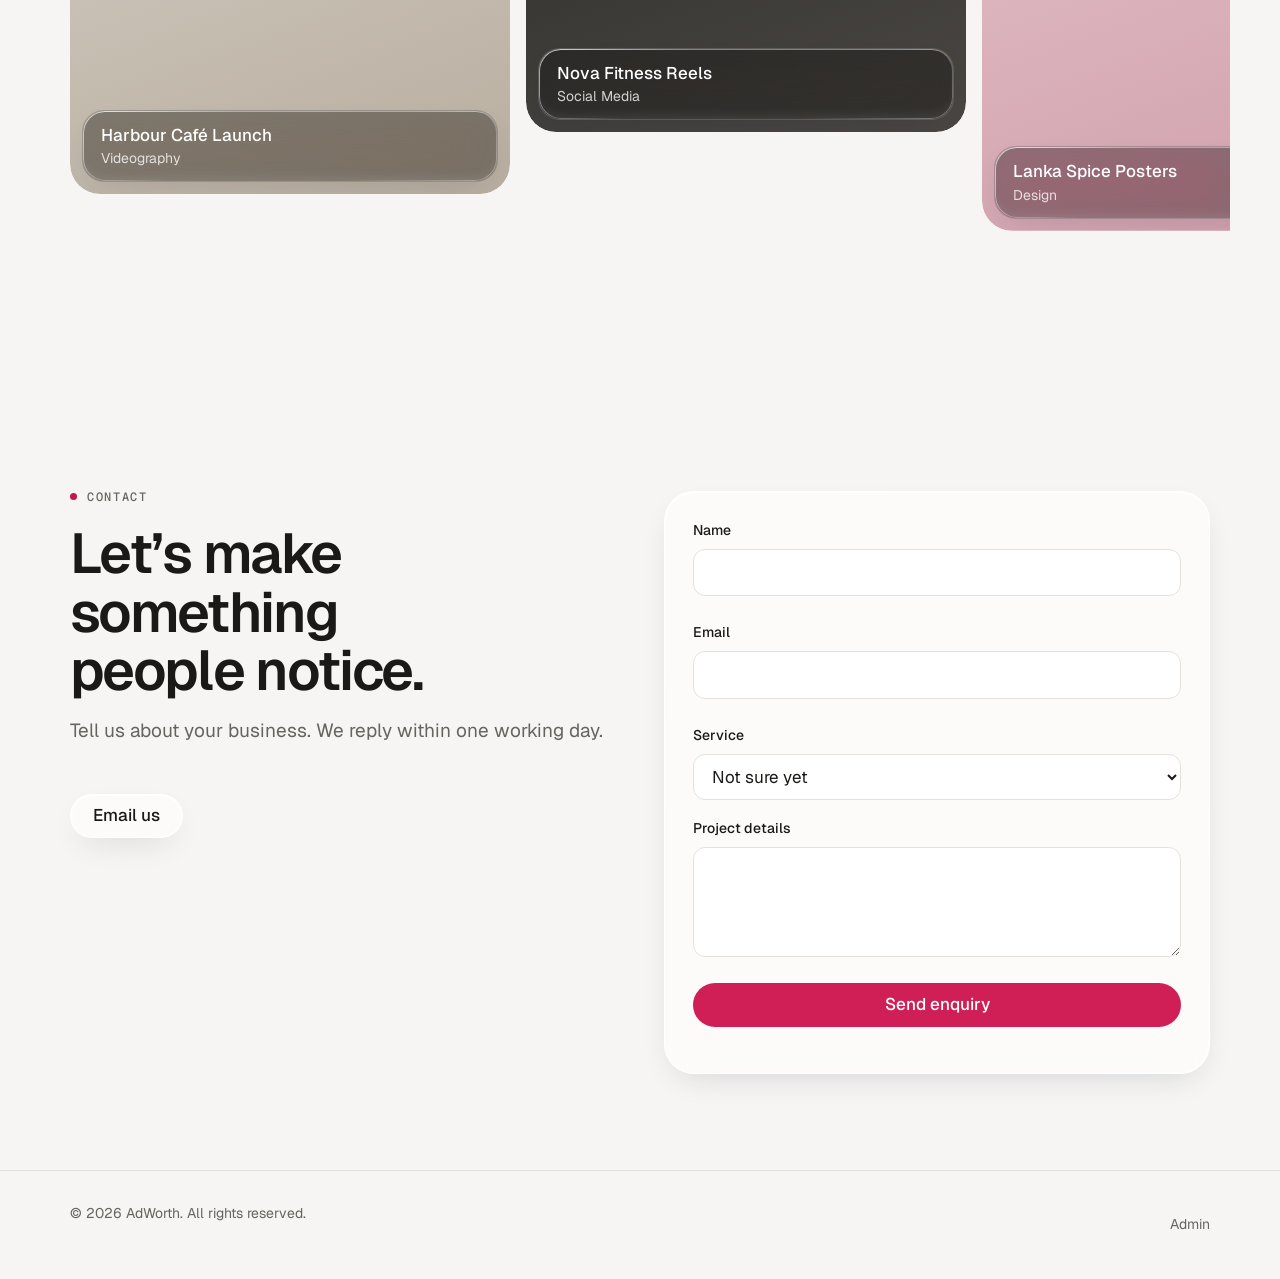
==== commit d6b16387: "Add files via upload" ====
--- a/index.html
+++ b/index.html
@@ -109,6 +109,9 @@
 .stat b{font-family:"Geist Mono",ui-monospace,monospace;font-weight:500}.pill,.badge{font-family:"Geist Mono",ui-monospace,monospace;letter-spacing:.04em}
 .work{align-items:flex-start}.work figure:nth-child(3n+2) .ph{aspect-ratio:1}.work figure:nth-child(3n) .ph{aspect-ratio:3/4}.work figure:nth-child(even){margin-top:48px}
 body{overflow-x:clip}
+.wafab{position:fixed;right:16px;bottom:calc(env(safe-area-inset-bottom,0px) + 20px);z-index:12;display:flex;align-items:center;gap:8px;min-height:52px;padding:0 20px 0 16px;border-radius:99px;text-decoration:none;font-weight:500;font-size:15px;color:var(--ink);background:var(--gl);-webkit-backdrop-filter:blur(22px) saturate(190%);backdrop-filter:blur(22px) saturate(190%);border:1px solid var(--glb);box-shadow:inset 0 1px 0 var(--glh),0 12px 32px -12px var(--gs);transition:transform .3s cubic-bezier(.2,.9,.3,1)}.wafab:hover{transform:translateY(-3px)}.wafab svg{color:var(--acc)}
+.soc{display:flex;flex-wrap:wrap;gap:0 20px}footer a{text-decoration:none;min-height:44px;display:inline-flex;align-items:center}footer a:hover{color:var(--ink)}#okmsg a{color:var(--acc)}
+@media(max-width:820px){.wafab{bottom:calc(env(safe-area-inset-bottom,0px) + 84px);width:52px;padding:0;justify-content:center}.wafab span{display:none}}
 </style>
 </head>
 <body>
@@ -116,7 +119,7 @@
 <div id="app"></div>
 <script>
 const KEY='adworth:v2';
-const DEF={headline:'Growth you can see.',tag:'AdWorth is a digital marketing agency. Video, design, social and web, built to grow your presence.',email:'hello@adworth.example',
+const DEF={headline:'Growth you can see.',tag:'AdWorth is a digital marketing agency. Video, design, social and web, built to grow your presence.',email:'hello@adworth.example',wa:'',wam:'Hi AdWorth, I would like to discuss a project.',soc:{instagram:'',facebook:'',tiktok:'',youtube:'',linkedin:''},
 services:[
 {id:1,t:'Videography',d:'Brand films, reels and product shoots, planned and shot to stop the scroll.'},
 {id:2,t:'Video Editing',d:'Tight cuts, sound and motion for ads, shorts and long-form.'},
@@ -133,6 +136,9 @@
 const uid=()=>Date.now()+Math.floor(Math.random()*999);
 function toast(m){const t=document.createElement('div');t.className='toast';t.setAttribute('role','status');t.textContent=m;document.body.append(t);setTimeout(()=>t.remove(),2200)}
 
+const PLAT=['instagram','facebook','tiktok','youtube','linkedin'],PL={instagram:'Instagram',facebook:'Facebook',tiktok:'TikTok',youtube:'YouTube',linkedin:'LinkedIn'};
+const waLink=t=>S.wa?'https://wa.me/'+S.wa+'?text='+encodeURIComponent(t||S.wam||''):'';
+const WAI='<svg viewBox="0 0 24 24" width="22" height="22" fill="none" stroke="currentColor" stroke-width="1.8" stroke-linecap="round" stroke-linejoin="round" aria-hidden="true"><path d="M20 11.5a8 8 0 01-11.8 7L4 20l1.5-4.1A8 8 0 1120 11.5z"/><path d="M9.3 8.9c.3 2.1 2.3 4.1 4.5 4.5l1-1.1-1.5-.9-.7.6a3.4 3.4 0 01-1.6-1.6l.6-.7-.9-1.5-1.4 1.7z" fill="currentColor" stroke="none"/></svg>';
 function site(){return `
 <nav class="top" aria-label="Main"><div class="wrap"><a class="logo" href="#"><span>Ad<i>Worth</i></span></a>
 <div class="links"><a href="#services">Services</a><a href="#work">Work</a><a href="#contact">Contact</a></div>
@@ -146,7 +152,7 @@
 <svg class="chart" viewBox="0 0 400 300" aria-hidden="true"><path d="M10 285C90 280 110 210 170 200S270 120 385 25" fill="none" stroke="var(--line)" stroke-width="2"/><path id="ln" d="M10 285C90 280 110 210 170 200S270 120 385 25" fill="none" style="stroke:var(--acc)" stroke-width="5" stroke-linecap="round" pathLength="1" stroke-dasharray="1" stroke-dashoffset="1"/><circle id="dot" r="9" cx="10" cy="285" fill="#ff0066"/></svg></div></div></section>`:''}
 <section id="work"><div class="wrap rv"><div class="eyebrow">Selected work</div><h2>Recent work.</h2><p class="sub">A look at what we have made for businesses like yours.</p>
 <div class="work">${S.work.map((w,i)=>`<figure class="cl" style="--d:${i*90}ms"><div class="ph t${w.k%4}" ${w.m?`data-m="${w.m}" data-mt="${w.mt}" data-alt="${esc(w.t)}"`:`role="img" aria-label="${esc(w.t)} placeholder"`}></div>${w.mt==='video'?'<button class="snd" data-act="snd" aria-label="Toggle sound" aria-pressed="false"><svg viewBox="0 0 24 24" width="18" height="18" fill="currentColor" aria-hidden="true"><path d="M3 9v6h4l5 4V5L7 9H3z"/><path class="wv" d="M15.5 9a4 4 0 010 6" stroke="currentColor" fill="none" stroke-width="2" stroke-linecap="round"/></svg></button>':''}<figcaption>${esc(w.t)}<small>${esc(w.c)}</small></figcaption></figure>`).join('')||'<p class="empty">Projects coming soon.</p>'}</div></div></section>
-<section id="contact"><div class="wrap contact rv"><div><div class="eyebrow">Contact</div><h2>Let’s make something people notice.</h2><p class="sub">Tell us about your business. We reply within one working day.</p><p class="help">Or email ${esc(S.email)}</p></div>
+<section id="contact"><div class="wrap contact rv"><div><div class="eyebrow">Contact</div><h2>Let’s make something people notice.</h2><p class="sub">Tell us about your business. We reply within one working day.</p><div class="row" style="margin-top:8px">${S.wa?`<a class="btn ghost" href="${esc(waLink())}" target="_blank" rel="noopener noreferrer">Chat on WhatsApp</a>`:''}<a class="btn ghost" href="mailto:${esc(S.email)}">Email us</a></div></div>
 <form class="f" data-form="inquiry" novalidate>
 <div class="fld"><label for="n">Name</label><input id="n" name="name" autocomplete="name" required><div class="err" data-e="name"></div></div>
 <div class="fld"><label for="e">Email</label><input id="e" name="email" type="email" autocomplete="email" inputmode="email" required><div class="err" data-e="email"></div></div>
@@ -154,8 +160,9 @@
 <div class="fld"><label for="m">Project details</label><textarea id="m" name="msg" required></textarea><div class="err" data-e="msg"></div></div>
 <button class="btn" type="submit">Send enquiry</button><div class="ok" role="status" id="okmsg"></div></form></div></section>
 </main>
-<footer><div class="wrap"><span>© 2026 AdWorth. All rights reserved.</span><a href="#admin">Admin</a></div></footer>
-<nav class="dock" aria-label="Sections"><a href="#services">Services</a><a href="#work">Work</a><a href="#contact">Contact</a></nav>`}
+<footer><div class="wrap"><span>© 2026 AdWorth. All rights reserved.</span><nav class="soc" aria-label="Social media">${PLAT.filter(p=>S.soc&&S.soc[p]).map(p=>`<a href="${esc(S.soc[p])}" target="_blank" rel="noopener noreferrer">${PL[p]}</a>`).join('')}</nav><a href="#admin">Admin</a></div></footer>
+<nav class="dock" aria-label="Sections"><a href="#services">Services</a><a href="#work">Work</a><a href="#contact">Contact</a></nav>
+${S.wa?`<a class="wafab" href="${esc(waLink())}" target="_blank" rel="noopener noreferrer" aria-label="Chat on WhatsApp">${WAI}<span>WhatsApp</span></a>`:''}`}
 
 
 const TABS=[['overview','Overview'],['inquiries','Inquiries'],['services','Services'],['work','Work'],['settings','Settings']];
@@ -166,7 +173,7 @@
 <main class="main">${loading?'<div class="skel" style="width:40%"></div><div class="skel"></div><div class="skel" style="width:80%"></div>':panel()}</main></div>`}
 
 function panel(){
-if(tab==='overview')return `<h1>Overview</h1><p class="help">Your studio at a glance.</p>
+if(tab==='overview')return `<h1>Overview</h1><p class="help">Your studio at a glance.</p>${S.wa?'':'<p class="help">Tip: add your WhatsApp number in Settings to show the chat button on the website.</p>'}
 <div class="stats"><div class="stat"><b>${S.inq.length}</b><span>Total enquiries</span></div><div class="stat"><b>${S.services.length}</b><span>Live services</span></div><div class="stat"><b>${S.work.length}</b><span>Portfolio projects</span></div></div>
 <h2 style="font-size:24px">Latest enquiries</h2>${inqList(S.inq.slice(0,3))}`;
 if(tab==='inquiries')return `<h1>Inquiries</h1><p class="help">Messages from your website contact form.</p>${inqList(S.inq)}`;
@@ -176,10 +183,16 @@
 if(tab==='work')return `<h1>Work</h1><p class="help">Portfolio projects shown on the website.</p>
 <form class="panel" data-form="addwork" novalidate><h3 style="font-size:18px">Add a project</h3><div class="fld"><label for="wt">Title</label><input id="wt" name="t"><div class="err" data-e="t"></div></div><div class="fld"><label for="wc">Category</label><select id="wc" name="c"><option>Videography</option><option>Editing</option><option>Design</option><option>Social Media</option><option>Website</option></select></div><div class="fld"><label for="wf">Photo or video</label><input id="wf" name="file" type="file" accept="image/*,video/mp4,video/quicktime,video/webm"><div class="help">JPG, PNG, WebP or MP4. Videos up to 200 MB.</div><div class="err" data-e="file"></div></div><button class="btn sm" style="justify-self:start">Add project</button></form>
 <div class="list">${S.work.map(w=>`<div class="wi"><span class="thumb t${w.k%4}" ${w.m?`data-m="${w.m}" data-mt="${w.mt}" data-alt="${esc(w.t)}"`:''}></span><span><b>${esc(w.t)}</b><br><span class="pill">${esc(w.c)}</span> ${w.mt?`<span class="pill">${w.mt==='video'?'Video':'Photo'}</span>`:''}</span><button class="btn sm danger" data-act="delwork" data-id="${w.id}" aria-label="Remove ${esc(w.t)}">Remove</button></div>`).join('')||'<div class="empty">No projects yet. Add one above.</div>'}</div>`;
-return `<h1>Settings</h1><p class="help">Homepage text and contact details.</p>
+return `<h1>Settings</h1><p class="help">Homepage text, WhatsApp and social links.</p>
 <form class="panel" data-form="settings" novalidate><div class="fld"><label for="h">Homepage headline</label><input id="h" name="headline" value="${esc(S.headline)}"><div class="err" data-e="headline"></div></div>
 <div class="fld"><label for="tg">Homepage subtext</label><textarea id="tg" name="tag">${esc(S.tag)}</textarea></div>
-<div class="fld"><label for="em">Contact email</label><input id="em" name="email" type="email" value="${esc(S.email)}"></div><button class="btn sm" style="justify-self:start">Save settings</button></form>`}
+<div class="fld"><label for="em">Contact email</label><input id="em" name="email" type="email" value="${esc(S.email)}"></div><h3 style="font-size:18px;margin-top:8px">WhatsApp</h3>
+<div class="fld"><label for="wa">WhatsApp number</label><input id="wa" name="wa" type="tel" inputmode="tel" autocomplete="off" placeholder="94771234567" value="${esc(S.wa)}"><div class="help">Country code first, no plus sign or spaces. Leave empty to hide the WhatsApp buttons.</div><div class="err" data-e="wa"></div></div>
+<div class="fld"><label for="wam">Pre-filled message</label><input id="wam" name="wam" value="${esc(S.wam)}"></div>
+<h3 style="font-size:18px;margin-top:8px">Social links</h3>
+${PLAT.map(p=>`<div class="fld"><label for="s_${p}">${PL[p]}</label><input id="s_${p}" name="s_${p}" type="url" inputmode="url" autocomplete="off" placeholder="https://" value="${esc((S.soc||{})[p]||'')}"><div class="err" data-e="s_${p}"></div></div>`).join('')}
+<div class="row"><button class="btn sm">Save settings</button><button type="button" class="btn sm ghost" data-act="exp">Download settings.json</button></div>
+<div class="help">Settings are saved in this browser. To show them to every visitor, download settings.json and upload it to your website next to index.html.</div></form>`}
 
 function inqList(a){return a.length?`<div class="list">${a.map(i=>`<div><div class="h"><span><b>${esc(i.n)}</b> · <a href="mailto:${esc(i.e)}">${esc(i.e)}</a></span><span><span class="pill ${i.s==='new'?'new':''}">${i.s==='new'?'New':'Handled'}</span> <span class="pill">${esc(i.v)}</span></span></div><p style="margin:0">${esc(i.m)}</p><div class="row"><button class="btn sm ghost" data-act="tog" data-id="${i.id}">Mark ${i.s==='new'?'handled':'new'}</button><button class="btn sm danger" data-act="delinq" data-id="${i.id}">Delete</button></div></div>`).join('')}</div>`:`<div class="empty"><b>No enquiries yet.</b><br>New messages from the contact form will appear here.</div>`}
 
@@ -189,16 +202,17 @@
 
 document.addEventListener('submit',e=>{const f=e.target,k=f.dataset.form;if(!k)return;e.preventDefault();const d=Object.fromEntries(new FormData(f)),v={};
 if(k==='inquiry'){if(!d.name.trim())v.name='Please enter your name.';if(!mail.test(d.email))v.email='Enter a valid email address.';if(!d.msg.trim())v.msg='Tell us a little about your project.';if(!errs(f,v))return;
-S.inq.unshift({id:uid(),n:d.name.trim(),e:d.email.trim(),v:d.service,m:d.msg.trim(),s:'new'});save();f.reset();$('#okmsg').textContent='Thank you — we will be in touch within one working day.';return}
+S.inq.unshift({id:uid(),n:d.name.trim(),e:d.email.trim(),v:d.service,m:d.msg.trim(),s:'new'});save();f.reset();{const q=S.inq[0];$('#okmsg').innerHTML='Thank you — we will be in touch within one working day.'+(S.wa?' <a href="'+esc(waLink(S.wam+'\n\nName: '+q.n+'\nService: '+q.v+'\n'+q.m))+'" target="_blank" rel="noopener noreferrer">Send it on WhatsApp too</a>':'')};return}
 if(k==='addsvc'){if(!d.t.trim()){v.t='Give the service a title.';errs(f,v);return}S.services.push({id:uid(),t:d.t.trim(),d:d.d.trim()});toast('Service added')}
 if(k==='editsvc'){const s=S.services.find(x=>x.id==f.dataset.id);if(!d.t.trim())return toast('Title cannot be empty');s.t=d.t.trim();s.d=d.d.trim();toast('Saved')}
 if(k==='addwork'){const F=d.file;if(!d.t.trim())v.t='Give the project a title.';if(!F||!F.size)v.file='Choose a photo or an MP4 video.';else if(!/^(image|video)\//.test(F.type))v.file='Use an image (JPG, PNG, WebP) or an MP4 video.';else if(F.size>(F.type.startsWith('video')?200:25)*1048576)v.file=F.type.startsWith('video')?'Video is over 200 MB.':'Photo is over 25 MB.';if(!errs(f,v))return;addWork(d);return}
-if(k==='settings'){if(!d.headline.trim())v.headline='Headline cannot be empty.';if(!errs(f,v))return;Object.assign(S,{headline:d.headline.trim(),tag:d.tag.trim(),email:d.email.trim()});toast('Settings saved')}
+if(k==='settings'){if(!d.headline.trim())v.headline='Headline cannot be empty.';const wa=(d.wa||'').replace(/\D/g,'');if((d.wa||'').trim()&&(wa.length<8||wa.length>15))v.wa='Enter the full number with country code, for example 94771234567.';const soc={};for(const p of PLAT){const u=(d['s_'+p]||'').trim();if(!u){soc[p]='';continue}const x=/^https?:\/\//i.test(u)?u:'https://'+u;try{new URL(x);soc[p]=x}catch(e){v['s_'+p]='Enter a valid link.'}}if(!errs(f,v))return;Object.assign(S,{headline:d.headline.trim(),tag:d.tag.trim(),email:d.email.trim(),wa,wam:d.wam.trim(),soc});toast('Settings saved')}
 save();render()});
 
 document.addEventListener('click',e=>{const b=e.target.closest('[data-act]');if(!b)return;const a=b.dataset.act,id=b.dataset.id;
 if(a==='tab')tab=b.dataset.k;
 else if(a==='snd'){const v=b.closest('figure').querySelector('video');if(v){v.muted=!v.muted;b.classList.toggle('on',!v.muted);b.setAttribute('aria-pressed',String(!v.muted))}return}
+else if(a==='exp'){const o={headline:S.headline,tag:S.tag,email:S.email,wa:S.wa,wam:S.wam,soc:S.soc,services:S.services},l=document.createElement('a');l.href=URL.createObjectURL(new Blob([JSON.stringify(o,null,2)],{type:'application/json'}));l.download='settings.json';l.click();toast('Downloaded. Upload settings.json next to index.html.');return}
 else if(a==='out'){location.hash='';return}
 else if(a==='delsvc'){if(!confirm('Delete this service?'))return;S.services=S.services.filter(x=>x.id!=id)}
 else if(a==='delwork'){const w=S.work.find(x=>x.id==id);if(w&&w.m){delM(w.m).catch(()=>{});delete U[w.m]}S.work=S.work.filter(x=>x.id!=id)}
@@ -231,6 +245,7 @@
 addEventListener('resize',size);addEventListener('scroll',()=>{boost=Math.min(Math.abs(scrollY-ly)*.12,10);ly=scrollY},{passive:true});size();draw()})();
 addEventListener('pointermove',e=>{if(e.pointerType!=='mouse'||M.rm)return;const b=e.target.closest&&e.target.closest('.btn');if(!b||b.classList.contains('sm'))return;const r=b.getBoundingClientRect();b.style.setProperty('--mx',(e.clientX-r.left-r.width/2)*.18+'px');b.style.setProperty('--my',(e.clientY-r.top-r.height/2)*.28+'px')},{passive:true});
 addEventListener('pointerout',e=>{const b=e.target.closest&&e.target.closest('.btn');if(b){b.style.removeProperty('--mx');b.style.removeProperty('--my')}});
+fetch('settings.json',{cache:'no-store'}).then(r=>r.ok?r.json():null).then(c=>{try{if(!c||localStorage.getItem(KEY))return}catch(e){}S={...S,...c};render()}).catch(()=>{});
 addEventListener('hashchange',render);render();
 </script>
 </body>
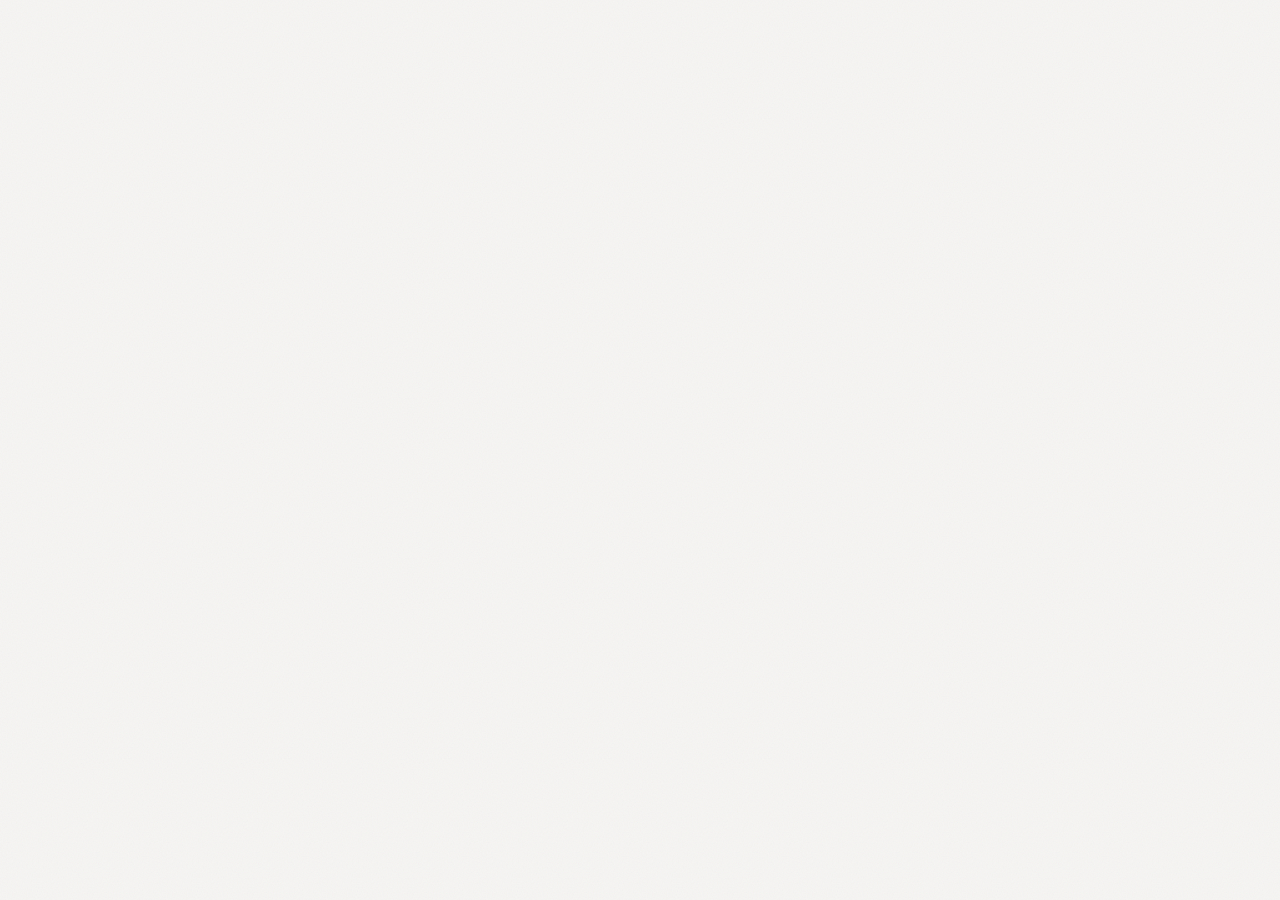
==== commit a9682ed1: "Add files via upload" ====
--- a/index.html
+++ b/index.html
@@ -1,252 +1,3 @@
 <!DOCTYPE html>
-<html lang="en">
-<head>
-<meta charset="utf-8">
-<meta name="viewport" content="width=device-width, initial-scale=1, viewport-fit=cover">
-<meta name="theme-color" content="#0d0d0c" media="(prefers-color-scheme: dark)"><meta name="theme-color" content="#f6f5f3" media="(prefers-color-scheme: light)">
-<link rel="icon" type="image/svg+xml" href="assets/mark.svg">
-<title>AdWorth — Digital marketing, made to be noticed</title>
-<link rel="preconnect" href="https://fonts.googleapis.com">
-<link rel="preconnect" href="https://fonts.gstatic.com" crossorigin>
-<link href="https://fonts.googleapis.com/css2?family=Geist:wght@400;500;600;700&family=Geist+Mono:wght@400;500&display=swap" rel="stylesheet">
-<style>
-:root{--bg:#f6f5f3;--surf:#fff;--ink:#1a1917;--mute:#66645f;--line:#e3e1dc;--acc:#c2184f;--btn:#cf1f56;--acc-ink:#fff;--grad:linear-gradient(120deg,#ff2d55,#ff0066 45%,#b002b7);--ok:#1a7f37;--bad:#c4281c;--shadow:0 20px 40px -20px rgba(70,45,30,.14);
-box-sizing:border-box;padding-top:env(safe-area-inset-top,0px);padding-bottom:env(safe-area-inset-bottom,0px);color-scheme:light}
-@media(prefers-color-scheme:dark){:root:not([data-theme="light"]){--bg:#0d0d0c;--surf:#161615;--ink:#f1efeb;--mute:#a09d96;--line:#2a2927;--acc:#f0709a;--btn:#d02a5e;--acc-ink:#fff;--ok:#4ac26b;--bad:#ff6b5e;--shadow:0 20px 40px -20px rgba(0,0,0,.6);color-scheme:dark}}
-:root[data-theme="dark"]{--bg:#0d0d0c;--surf:#161615;--ink:#f1efeb;--mute:#a09d96;--line:#2a2927;--acc:#f0709a;--btn:#d02a5e;--acc-ink:#fff;--ok:#4ac26b;--bad:#ff6b5e;--shadow:0 20px 40px -20px rgba(0,0,0,.6);color-scheme:dark}
-*{box-sizing:border-box}html{scroll-padding-top:calc(env(safe-area-inset-top,0px) + 72px);scroll-behavior:smooth}
-body{margin:0;background:var(--bg);color:var(--ink);font:400 17px/1.5 Geist,-apple-system,"SF Pro Text","Helvetica Neue",Arial,sans-serif;-webkit-font-smoothing:antialiased}
-body::before{content:"";position:fixed;inset:0 0 auto;height:env(safe-area-inset-top,0px);background:color-mix(in srgb,var(--bg) 80%,transparent);backdrop-filter:blur(20px);z-index:10}
-h1,h2,h3{letter-spacing:-.03em;line-height:1.05;margin:0;font-weight:600}
-a{color:inherit}button,input,select,textarea{font:inherit;color:inherit}
-:focus-visible{outline:3px solid var(--acc);outline-offset:2px;border-radius:8px}
-.wrap{max-width:1180px;margin:0 auto;padding:0 20px}
-nav.top{position:sticky;top:env(safe-area-inset-top,0px);z-index:9;background:color-mix(in srgb,var(--bg) 78%,transparent);backdrop-filter:saturate(180%) blur(20px);border-bottom:1px solid var(--line)}
-nav.top .wrap{display:flex;align-items:center;justify-content:space-between;height:56px}
-.logo{font-weight:700;letter-spacing:-.04em;font-size:21px;text-decoration:none;display:inline-flex;align-items:center;gap:10px}.logo::before{content:"";width:36px;height:24px;background:var(--mark) center/contain no-repeat}.logo i{font-style:normal;color:var(--acc)}
-.links{display:flex;gap:24px;font-size:14px}.links a{text-decoration:none;color:var(--mute);min-height:44px;display:flex;align-items:center}.links a:hover{color:var(--ink)}
-.btn{display:inline-flex;align-items:center;justify-content:center;gap:8px;min-height:44px;padding:0 22px;border-radius:980px;border:1px solid transparent;background:var(--btn);color:var(--acc-ink);font-weight:500;text-decoration:none;cursor:pointer;transition:transform .2s cubic-bezier(.3,1.4,.5,1),opacity .2s}
-.btn:hover{opacity:.9}.btn:active{transform:scale(.97)}.btn.ghost{background:transparent;color:var(--acc);border-color:var(--line)}.btn.sm{min-height:36px;padding:0 14px;font-size:14px}.btn.danger{background:transparent;color:var(--bad);border-color:var(--line)}
-.hero{min-height:calc(100dvh - 56px);display:grid;grid-template-columns:1.25fr 1fr;gap:40px;align-items:center;padding:56px 20px}
-.eyebrow{font:500 12px/1 "Geist Mono",ui-monospace,monospace;text-transform:uppercase;letter-spacing:.14em;color:var(--mute);margin-bottom:22px;display:flex;align-items:center;gap:10px}.eyebrow::before{content:"";width:7px;height:7px;border-radius:50%;background:var(--acc);animation:ping 2.6s ease-out infinite}@keyframes ping{from{box-shadow:0 0 0 0 color-mix(in srgb,var(--acc) 45%,transparent)}to{box-shadow:0 0 0 10px transparent}}
-.hero h1{font-size:clamp(42px,6.6vw,92px);letter-spacing:-.045em;line-height:1;font-weight:600}
-.hero p{color:var(--mute);font-size:clamp(19px,2.2vw,24px);max-width:34ch;margin:24px 0 32px;line-height:1.35}
-.row{display:flex;gap:12px;flex-wrap:wrap}
-.art{aspect-ratio:1.5;background:var(--mark) center/contain no-repeat;filter:drop-shadow(0 28px 30px rgba(90,10,40,.28));animation:rise 1.4s cubic-bezier(.2,.9,.3,1) both,float 9s ease-in-out 1.4s infinite}@keyframes rise{from{opacity:0;transform:translate(-30px,40px) scale(.92)}}@keyframes float{50%{transform:translateY(-12px)}}
-section{padding:96px 0}section h2{font-size:clamp(34px,5vw,56px);max-width:16ch}
-.sub{color:var(--mute);font-size:19px;max-width:44ch;margin:16px 0 48px}
-.t0{background:linear-gradient(160deg,#d9d3c9,#b8aea0)}.t1{background:linear-gradient(160deg,#2a2927,#4a4743)}.t2{background:linear-gradient(160deg,#e8c9cf,#cf9eaa)}.t3{background:linear-gradient(160deg,#3a3633,#6b645d)}
-.contact{display:grid;grid-template-columns:1fr 1fr;gap:48px}
-form.f{display:grid;gap:18px}.fld{display:grid;gap:8px}.fld label{font-size:14px;font-weight:500}
-input,select,textarea{width:100%;min-height:44px;padding:10px 14px;border:1px solid var(--line);border-radius:12px;background:var(--surf)}
-textarea{min-height:110px;resize:vertical}.err{color:var(--bad);font-size:13px;min-height:0}.ok{color:var(--ok);font-weight:500}.help{font-size:13px;color:var(--mute)}
-footer{border-top:1px solid var(--line);padding:32px 0;color:var(--mute);font-size:14px}footer .wrap{display:flex;justify-content:space-between;flex-wrap:wrap;gap:12px}
-.reveal{animation:up .8s cubic-bezier(.2,.9,.3,1) both}@keyframes up{from{opacity:0;transform:translateY(24px)}}
-.w{display:inline-block;overflow:hidden;vertical-align:top;padding-bottom:.1em;margin-bottom:-.1em}.w b{display:inline-block;font-weight:inherit;transform:translateY(108%);animation:wup 1s cubic-bezier(.2,.9,.3,1) forwards;animation-delay:calc(var(--i)*80ms + 120ms)}@keyframes wup{to{transform:none}}
-.heroart{margin-right:-9vw;transform:perspective(900px) translateY(var(--sy,0px)) scale(var(--ss,1)) rotateY(var(--px,0deg)) rotateX(var(--py,0deg));opacity:var(--o,1);transition:transform .25s ease-out;will-change:transform}
-.say{padding:22vh 0}#say{font-size:clamp(30px,5vw,68px);font-weight:600;letter-spacing:-.045em;line-height:1.02;max-width:15em;margin:0}#say span{opacity:.16;transition:opacity .2s}
-.story{padding:0;height:calc(var(--n)*75vh + 100vh)}.stage{position:sticky;top:calc(env(safe-area-inset-top,0px) + 56px);height:calc(100dvh - 56px);display:flex;align-items:center}
-.sgrid{display:grid;grid-template-columns:1.15fr 1fr;gap:32px;align-items:center;width:100%}.steps{position:relative;min-height:16em}
-.step{position:absolute;inset:0 auto auto 0;opacity:0;transform:translateY(48px);transition:opacity .7s,transform .8s cubic-bezier(.2,.9,.3,1);pointer-events:none}.step.on{opacity:1;transform:none;pointer-events:auto}
-.step h3{font-size:clamp(36px,5.4vw,72px);letter-spacing:-.05em;margin:14px 0 18px}.step p{color:var(--mute);font-size:clamp(18px,2vw,23px);max-width:28ch;margin:0}.cnt{font:500 12px "Geist Mono",ui-monospace,monospace;letter-spacing:.14em;color:var(--acc)}
-.chart{width:100%;overflow:visible}#dot{fill:var(--acc);stroke:var(--bg);stroke-width:5}
-.work{display:flex;gap:16px;overflow-x:auto;scroll-snap-type:x mandatory;margin:0 -20px;padding:0 20px 20px;scrollbar-width:none}.work::-webkit-scrollbar{display:none}
-.work figure{flex:0 0 min(440px,80vw);scroll-snap-align:start;margin:0}.work .ph{aspect-ratio:4/5;border-radius:30px;transition:transform .6s cubic-bezier(.2,.9,.3,1)}.work figure:hover .ph{transform:scale(.97)}
-.work figcaption{padding:14px 6px;font-size:17px;font-weight:500}.work small{display:block;color:var(--mute);font-weight:400;font-size:14px}
-.rv{opacity:0;transform:translateY(32px);transition:opacity 1s,transform 1s cubic-bezier(.2,.9,.3,1)}.rv.in{opacity:1;transform:none}
-#bg{position:fixed;inset:0;width:100%;height:100%;z-index:-1;pointer-events:none}#pb{position:fixed;left:0;right:0;top:env(safe-area-inset-top,0px);height:3px;background:var(--acc);transform:scaleX(0);transform-origin:0 50%;z-index:11}
-.rv-w .w b{animation:none;transform:translateY(108%);transition:transform 1s cubic-bezier(.2,.9,.3,1) calc(var(--i)*70ms)}.rv-w.in .w b{transform:none}
-.cl{opacity:0;transform:scale(.92) translateY(40px);clip-path:inset(14% 6% 14% 6% round 30px);transition:opacity .9s,transform 1.1s cubic-bezier(.2,.9,.3,1),clip-path 1.1s cubic-bezier(.2,.9,.3,1);transition-delay:var(--d,0ms)}.cl.in{opacity:1;transform:none;clip-path:inset(0 round 30px)}
-.contact:not(.in) .f>*{opacity:0}.contact.in .f>*{animation:up .8s cubic-bezier(.2,.9,.3,1) backwards;animation-delay:calc(var(--k,0)*90ms + 250ms)}
-.stage{overflow:clip}
-/* admin */
-.adm{display:grid;grid-template-columns:240px 1fr;min-height:100dvh}
-.side{border-right:1px solid var(--line);padding:24px 16px;position:sticky;top:0;align-self:start;height:100dvh;display:flex;flex-direction:column;gap:4px}
-.side .logo{padding:0 12px 20px}.side button{display:flex;justify-content:space-between;align-items:center;min-height:44px;padding:0 12px;border:0;background:none;border-radius:12px;text-align:left;cursor:pointer;color:var(--mute)}
-.side button[aria-current=page]{background:var(--surf);color:var(--ink);box-shadow:inset 0 0 0 1px var(--line);font-weight:500}.side button:hover{color:var(--ink)}
-.badge{background:var(--btn);color:var(--acc-ink);border-radius:99px;font-size:12px;padding:1px 8px}
-.main{padding:40px clamp(20px,4vw,56px);max-width:960px;width:100%}.main h1{font-size:40px;margin-bottom:8px}
-.stats{display:grid;grid-template-columns:repeat(3,1fr);gap:0;margin:32px 0;border-top:1px solid var(--line)}
-.stat{padding:20px 0;border-bottom:1px solid var(--line)}.stat b{display:block;font-size:48px;letter-spacing:-.04em;font-weight:600}.stat span{color:var(--mute);font-size:14px}
-.list>div{padding:20px 0;border-bottom:1px solid var(--line);display:grid;gap:10px}.list .h{display:flex;justify-content:space-between;gap:12px;flex-wrap:wrap;align-items:center}
-.pill{font-size:12px;border:1px solid var(--line);padding:2px 10px;border-radius:99px;color:var(--mute)}.pill.new{color:var(--acc);border-color:var(--acc)}
-.panel{border:1px solid var(--line);border-radius:20px;padding:24px;background:var(--surf);margin:24px 0;display:grid;gap:16px}
-.empty{padding:56px 0;text-align:center;color:var(--mute)}.login{min-height:100dvh;display:grid;place-items:center;padding:20px}.login .panel{width:min(400px,100%)}
-.skel{height:18px;border-radius:8px;background:linear-gradient(90deg,var(--line),var(--surf),var(--line));background-size:200% 100%;animation:sh 1.2s infinite;margin:14px 0}@keyframes sh{to{background-position:-200% 0}}
-.toast{position:fixed;left:50%;bottom:calc(env(safe-area-inset-bottom,0px) + 24px);transform:translateX(-50%);background:var(--ink);color:var(--bg);padding:10px 20px;border-radius:99px;font-size:14px;z-index:20}
-@media(max-width:820px){.hero,.contact{grid-template-columns:1fr}.art{max-width:340px}.links{display:none}.sgrid{grid-template-columns:1fr}.chart{max-height:28dvh}.heroart{margin:0}.adm{grid-template-columns:1fr}
-.side{position:static;height:auto;flex-direction:row;overflow-x:auto;border-right:0;border-bottom:1px solid var(--line);padding:12px}.side .logo{display:none}.side button{white-space:nowrap;gap:8px}.stats{grid-template-columns:1fr}}
-@media(prefers-reduced-motion:reduce){.story{height:auto}.stage{position:static;height:auto;padding:48px 0}.steps{min-height:0;display:grid;gap:40px}.step{position:static;opacity:1;transform:none}.rv{opacity:1;transform:none}.w b{transform:none}#say span{opacity:1}*{animation:none!important;transition:none!important;scroll-behavior:auto!important}}
-:root{--mark:url(assets/mark.svg)}
-:root{--gl:rgba(255,255,255,.6);--glb:rgba(255,255,255,.8);--glh:#fff;--gs:rgba(30,30,70,.16)}
-@media(prefers-color-scheme:dark){:root:not([data-theme="light"]){--gl:rgba(255,255,255,.08);--glb:rgba(255,255,255,.16);--glh:rgba(255,255,255,.4);--gs:rgba(0,0,0,.55)}}
-:root[data-theme="dark"]{--gl:rgba(255,255,255,.08);--glb:rgba(255,255,255,.16);--glh:rgba(255,255,255,.4);--gs:rgba(0,0,0,.55)}
-nav.top .wrap,.btn.ghost,.panel,form.f,.chip,.dock,.side,.snd,.toast,.work figcaption{background:var(--gl);-webkit-backdrop-filter:blur(22px) saturate(190%);backdrop-filter:blur(22px) saturate(190%);border:1px solid var(--glb);box-shadow:inset 0 1px 0 var(--glh),inset 0 -8px 16px -10px rgba(255,255,255,.18),0 12px 32px -12px var(--gs)}
-nav.top .wrap::before,.btn.ghost::before,.panel::before,form.f::before,.chip::before,.dock::before,.snd::before,.work figcaption::before{content:"";position:absolute;inset:0;border-radius:inherit;padding:1px;pointer-events:none;background:linear-gradient(135deg,rgba(255,255,255,.7),rgba(255,255,255,0) 32%,rgba(255,255,255,0) 68%,rgba(255,255,255,.35));-webkit-mask:linear-gradient(#000 0 0) content-box,linear-gradient(#000 0 0);-webkit-mask-composite:xor;mask-composite:exclude}
-nav.top{background:none;border:0;-webkit-backdrop-filter:none;backdrop-filter:none;top:calc(env(safe-area-inset-top,0px) + 10px)}
-nav.top .wrap{position:relative;max-width:min(1100px,calc(100% - 24px));height:52px;padding:0 8px 0 18px;border-radius:99px}
-.btn.ghost,.panel,form.f{position:relative}.btn.ghost{color:var(--ink)}
-form.f{padding:28px;border-radius:30px;align-content:start}.panel{border-radius:26px}
-.side{border-width:0 1px 0 0;border-radius:0}.side::before{display:none}
-.heroart{position:relative}.chip{position:absolute;padding:10px 18px;border-radius:99px;font-size:15px;font-weight:500;animation:float 7s ease-in-out infinite}
-.work figure{position:relative}.work .ph{position:relative;overflow:hidden}.ph img,.ph video,.thumb img,.thumb video{position:absolute;inset:0;width:100%;height:100%;object-fit:cover}
-.work figcaption{--gl:rgba(18,18,22,.4);--glb:rgba(255,255,255,.22);--glh:rgba(255,255,255,.4);position:absolute;left:12px;right:12px;bottom:12px;padding:12px 18px;border-radius:22px;color:#fff;-webkit-backdrop-filter:blur(18px) saturate(170%);backdrop-filter:blur(18px) saturate(170%)}.work small{color:rgba(255,255,255,.78)}
-.snd{position:absolute;top:12px;right:12px;width:44px;height:44px;border-radius:50%;display:grid;place-items:center;cursor:pointer;color:#fff;--gl:rgba(18,18,22,.4);--glb:rgba(255,255,255,.22)}.snd .wv{opacity:0}.snd.on .wv{opacity:1}
-.wi{display:flex;align-items:center;gap:14px}.list>.wi{display:flex}.wi>span:nth-child(2){flex:1;min-width:0}.thumb{width:64px;height:64px;border-radius:16px;position:relative;overflow:hidden;flex:none}
-input[type=file]{padding:8px 10px}input[type=file]::file-selector-button{margin-right:12px;min-height:34px;padding:0 16px;border:0;border-radius:99px;background:var(--btn);color:#fff;font:inherit;cursor:pointer}
-a,button,input,select,textarea{touch-action:manipulation}*{-webkit-tap-highlight-color:transparent}h1,h2,h3{text-wrap:balance}.work{overscroll-behavior-x:contain;scroll-padding-left:20px}.stat b{font-variant-numeric:tabular-nums}
-.dock{display:none}
-@media(max-width:820px){
-body{padding-bottom:calc(env(safe-area-inset-bottom,0px) + 92px)}nav.top .wrap{height:48px;padding:0 6px 0 14px}
-.hero{min-height:auto;padding:28px 20px 8px}.heroart{width:78%;margin:8px auto 0}.chip{font-size:13px;padding:8px 14px}section{padding:64px 0}.say{padding:14vh 0}form.f{padding:20px;border-radius:26px}
-.dock{display:flex;position:fixed;left:50%;transform:translateX(-50%);bottom:calc(env(safe-area-inset-bottom,0px) + 12px);z-index:12;gap:2px;padding:6px;border-radius:99px;white-space:nowrap}
-.dock a{min-height:44px;padding:0 18px;display:flex;align-items:center;border-radius:99px;text-decoration:none;font-weight:500;font-size:15px}.dock a:active{background:var(--gl)}
-.side{position:fixed;left:12px;right:12px;bottom:calc(env(safe-area-inset-bottom,0px) + 12px);top:auto;height:auto;z-index:12;flex-direction:row;gap:2px;padding:6px;border:1px solid var(--glb);border-radius:28px;overflow-x:auto}.side button{margin:0!important;white-space:nowrap;border-radius:99px;padding:0 14px}
-.main{padding:24px 16px 110px}.main h1{font-size:32px}.toast{bottom:calc(env(safe-area-inset-bottom,0px) + 92px)}.wi{flex-wrap:wrap}}
-
-body::after{content:"";position:fixed;inset:0;z-index:13;pointer-events:none;opacity:.06;background-image:url("data:image/svg+xml,%3Csvg xmlns='http://www.w3.org/2000/svg' width='160' height='160'%3E%3Cfilter id='n'%3E%3CfeTurbulence type='fractalNoise' baseFrequency='.8' numOctaves='2' stitchTiles='stitch'/%3E%3C/filter%3E%3Crect width='100%25' height='100%25' filter='url(%23n)'/%3E%3C/svg%3E")}
-.btn{translate:var(--mx,0px) var(--my,0px);transition:transform .2s cubic-bezier(.3,1.4,.5,1),opacity .2s,translate .4s cubic-bezier(.2,.9,.3,1)}
-.stat b{font-family:"Geist Mono",ui-monospace,monospace;font-weight:500}.pill,.badge{font-family:"Geist Mono",ui-monospace,monospace;letter-spacing:.04em}
-.work{align-items:flex-start}.work figure:nth-child(3n+2) .ph{aspect-ratio:1}.work figure:nth-child(3n) .ph{aspect-ratio:3/4}.work figure:nth-child(even){margin-top:48px}
-body{overflow-x:clip}
-.wafab{position:fixed;right:16px;bottom:calc(env(safe-area-inset-bottom,0px) + 20px);z-index:12;display:flex;align-items:center;gap:8px;min-height:52px;padding:0 20px 0 16px;border-radius:99px;text-decoration:none;font-weight:500;font-size:15px;color:var(--ink);background:var(--gl);-webkit-backdrop-filter:blur(22px) saturate(190%);backdrop-filter:blur(22px) saturate(190%);border:1px solid var(--glb);box-shadow:inset 0 1px 0 var(--glh),0 12px 32px -12px var(--gs);transition:transform .3s cubic-bezier(.2,.9,.3,1)}.wafab:hover{transform:translateY(-3px)}.wafab svg{color:var(--acc)}
-.soc{display:flex;flex-wrap:wrap;gap:0 20px}footer a{text-decoration:none;min-height:44px;display:inline-flex;align-items:center}footer a:hover{color:var(--ink)}#okmsg a{color:var(--acc)}
-@media(max-width:820px){.wafab{bottom:calc(env(safe-area-inset-bottom,0px) + 84px);width:52px;padding:0;justify-content:center}.wafab span{display:none}}
-</style>
-</head>
-<body>
-<canvas id="bg" aria-hidden="true"></canvas><i id="pb"></i>
-<div id="app"></div>
-<script>
-const KEY='adworth:v2';
-const DEF={headline:'Growth you can see.',tag:'AdWorth is a digital marketing agency. Video, design, social and web, built to grow your presence.',email:'hello@adworth.example',wa:'',wam:'Hi AdWorth, I would like to discuss a project.',soc:{instagram:'',facebook:'',tiktok:'',youtube:'',linkedin:''},
-services:[
-{id:1,t:'Videography',d:'Brand films, reels and product shoots, planned and shot to stop the scroll.'},
-{id:2,t:'Video Editing',d:'Tight cuts, sound and motion for ads, shorts and long-form.'},
-{id:3,t:'Posters & Design',d:'Posters, ads and visual identity with a clear point of view.'},
-{id:4,t:'Social Media Management',d:'Strategy, content calendars, posting and community — handled end to end.'},
-{id:5,t:'Website Development',d:'Fast, beautiful websites that turn attention into enquiries.'}],
-work:[{id:1,t:'Harbour Café Launch',c:'Videography',k:0},{id:2,t:'Nova Fitness Reels',c:'Social Media',k:1},{id:3,t:'Lanka Spice Posters',c:'Design',k:2},{id:4,t:'Greenleaf Website',c:'Website',k:3},{id:5,t:'Coastline Ad Cut',c:'Editing',k:1},{id:6,t:'Bloom Boutique Brand',c:'Design',k:0}],
-inq:[]};
-let S=load(),tab='overview',loading=false;
-function load(){try{const r=localStorage.getItem(KEY);return r?{...DEF,...JSON.parse(r)}:structuredClone(DEF)}catch(e){return structuredClone(DEF)}}
-function save(){try{localStorage.setItem(KEY,JSON.stringify(S))}catch(e){}}
-const esc=s=>String(s).replace(/[&<>"']/g,c=>({'&':'&amp;','<':'&lt;','>':'&gt;','"':'&quot;',"'":'&#39;'}[c]));
-const $=s=>document.querySelector(s);
-const uid=()=>Date.now()+Math.floor(Math.random()*999);
-function toast(m){const t=document.createElement('div');t.className='toast';t.setAttribute('role','status');t.textContent=m;document.body.append(t);setTimeout(()=>t.remove(),2200)}
-
-const PLAT=['instagram','facebook','tiktok','youtube','linkedin'],PL={instagram:'Instagram',facebook:'Facebook',tiktok:'TikTok',youtube:'YouTube',linkedin:'LinkedIn'};
-const waLink=t=>S.wa?'https://wa.me/'+S.wa+'?text='+encodeURIComponent(t||S.wam||''):'';
-const WAI='<svg viewBox="0 0 24 24" width="22" height="22" fill="none" stroke="currentColor" stroke-width="1.8" stroke-linecap="round" stroke-linejoin="round" aria-hidden="true"><path d="M20 11.5a8 8 0 01-11.8 7L4 20l1.5-4.1A8 8 0 1120 11.5z"/><path d="M9.3 8.9c.3 2.1 2.3 4.1 4.5 4.5l1-1.1-1.5-.9-.7.6a3.4 3.4 0 01-1.6-1.6l.6-.7-.9-1.5-1.4 1.7z" fill="currentColor" stroke="none"/></svg>';
-function site(){return `
-<nav class="top" aria-label="Main"><div class="wrap"><a class="logo" href="#"><span>Ad<i>Worth</i></span></a>
-<div class="links"><a href="#services">Services</a><a href="#work">Work</a><a href="#contact">Contact</a></div>
-<a class="btn sm" href="#contact">Start a project</a></div></nav>
-<main>
-<div class="wrap hero"><div><div class="eyebrow">Digital marketing studio</div><h1>${S.headline.split(' ').map((w,i)=>`<span class="w"><b style="--i:${i}">${esc(w)}</b></span>`).join(' ')}</h1><p>${esc(S.tag)}</p>
-<div class="row"><a class="btn" href="#contact">Start a project</a><a class="btn ghost" href="#work">See our work</a></div></div>
-<div class="heroart" id="ha"><div class="art" role="img" aria-label="AdWorth rising arrow mark"></div></div></div>
-<section class="say"><div class="wrap"><p id="say">${'We shoot it. We cut it. We design it. We post it. We build the site it lands on.'.split(' ').map(w=>`<span>${w}</span>`).join(' ')}</p></div></section>
-${S.services.length?`<section id="services" class="story" style="--n:${S.services.length}"><div class="stage"><div class="wrap sgrid"><div><div class="eyebrow">What we do</div><div class="steps">${S.services.map((s,i)=>`<article class="step${i?'':' on'}"><span class="cnt">0${i+1} / 0${S.services.length}</span><h3>${esc(s.t)}</h3><p>${esc(s.d)}</p></article>`).join('')}</div></div>
-<svg class="chart" viewBox="0 0 400 300" aria-hidden="true"><path d="M10 285C90 280 110 210 170 200S270 120 385 25" fill="none" stroke="var(--line)" stroke-width="2"/><path id="ln" d="M10 285C90 280 110 210 170 200S270 120 385 25" fill="none" style="stroke:var(--acc)" stroke-width="5" stroke-linecap="round" pathLength="1" stroke-dasharray="1" stroke-dashoffset="1"/><circle id="dot" r="9" cx="10" cy="285" fill="#ff0066"/></svg></div></div></section>`:''}
-<section id="work"><div class="wrap rv"><div class="eyebrow">Selected work</div><h2>Recent work.</h2><p class="sub">A look at what we have made for businesses like yours.</p>
-<div class="work">${S.work.map((w,i)=>`<figure class="cl" style="--d:${i*90}ms"><div class="ph t${w.k%4}" ${w.m?`data-m="${w.m}" data-mt="${w.mt}" data-alt="${esc(w.t)}"`:`role="img" aria-label="${esc(w.t)} placeholder"`}></div>${w.mt==='video'?'<button class="snd" data-act="snd" aria-label="Toggle sound" aria-pressed="false"><svg viewBox="0 0 24 24" width="18" height="18" fill="currentColor" aria-hidden="true"><path d="M3 9v6h4l5 4V5L7 9H3z"/><path class="wv" d="M15.5 9a4 4 0 010 6" stroke="currentColor" fill="none" stroke-width="2" stroke-linecap="round"/></svg></button>':''}<figcaption>${esc(w.t)}<small>${esc(w.c)}</small></figcaption></figure>`).join('')||'<p class="empty">Projects coming soon.</p>'}</div></div></section>
-<section id="contact"><div class="wrap contact rv"><div><div class="eyebrow">Contact</div><h2>Let’s make something people notice.</h2><p class="sub">Tell us about your business. We reply within one working day.</p><div class="row" style="margin-top:8px">${S.wa?`<a class="btn ghost" href="${esc(waLink())}" target="_blank" rel="noopener noreferrer">Chat on WhatsApp</a>`:''}<a class="btn ghost" href="mailto:${esc(S.email)}">Email us</a></div></div>
-<form class="f" data-form="inquiry" novalidate>
-<div class="fld"><label for="n">Name</label><input id="n" name="name" autocomplete="name" required><div class="err" data-e="name"></div></div>
-<div class="fld"><label for="e">Email</label><input id="e" name="email" type="email" autocomplete="email" inputmode="email" required><div class="err" data-e="email"></div></div>
-<div class="fld"><label for="s">Service</label><select id="s" name="service"><option>Not sure yet</option>${S.services.map(s=>`<option>${esc(s.t)}</option>`).join('')}</select></div>
-<div class="fld"><label for="m">Project details</label><textarea id="m" name="msg" required></textarea><div class="err" data-e="msg"></div></div>
-<button class="btn" type="submit">Send enquiry</button><div class="ok" role="status" id="okmsg"></div></form></div></section>
-</main>
-<footer><div class="wrap"><span>© 2026 AdWorth. All rights reserved.</span><nav class="soc" aria-label="Social media">${PLAT.filter(p=>S.soc&&S.soc[p]).map(p=>`<a href="${esc(S.soc[p])}" target="_blank" rel="noopener noreferrer">${PL[p]}</a>`).join('')}</nav><a href="#admin">Admin</a></div></footer>
-<nav class="dock" aria-label="Sections"><a href="#services">Services</a><a href="#work">Work</a><a href="#contact">Contact</a></nav>
-${S.wa?`<a class="wafab" href="${esc(waLink())}" target="_blank" rel="noopener noreferrer" aria-label="Chat on WhatsApp">${WAI}<span>WhatsApp</span></a>`:''}`}
-
-
-const TABS=[['overview','Overview'],['inquiries','Inquiries'],['services','Services'],['work','Work'],['settings','Settings']];
-function admin(){const nw=S.inq.filter(i=>i.s==='new').length;
-return `<div class="adm"><nav class="side" aria-label="Admin"><a class="logo" href="#"><span>Ad<i>Worth</i></span></a>
-${TABS.map(([k,l])=>`<button data-act="tab" data-k="${k}" ${tab===k?'aria-current="page"':''}>${l}${k==='inquiries'&&nw?`<span class="badge">${nw}</span>`:''}</button>`).join('')}
-<button data-act="out" style="margin-top:auto">View website</button></nav>
-<main class="main">${loading?'<div class="skel" style="width:40%"></div><div class="skel"></div><div class="skel" style="width:80%"></div>':panel()}</main></div>`}
-
-function panel(){
-if(tab==='overview')return `<h1>Overview</h1><p class="help">Your studio at a glance.</p>${S.wa?'':'<p class="help">Tip: add your WhatsApp number in Settings to show the chat button on the website.</p>'}
-<div class="stats"><div class="stat"><b>${S.inq.length}</b><span>Total enquiries</span></div><div class="stat"><b>${S.services.length}</b><span>Live services</span></div><div class="stat"><b>${S.work.length}</b><span>Portfolio projects</span></div></div>
-<h2 style="font-size:24px">Latest enquiries</h2>${inqList(S.inq.slice(0,3))}`;
-if(tab==='inquiries')return `<h1>Inquiries</h1><p class="help">Messages from your website contact form.</p>${inqList(S.inq)}`;
-if(tab==='services')return `<h1>Services</h1><p class="help">Changes appear on the website instantly.</p>
-<form class="panel" data-form="addsvc" novalidate><h3 style="font-size:18px">Add a service</h3><div class="fld"><label for="at">Title</label><input id="at" name="t"><div class="err" data-e="t"></div></div><div class="fld"><label for="ad">Description</label><textarea id="ad" name="d"></textarea></div><button class="btn sm" style="justify-self:start">Add service</button></form>
-<div class="list">${S.services.map(s=>`<form data-form="editsvc" data-id="${s.id}" novalidate><div class="fld"><label for="t${s.id}">Title</label><input id="t${s.id}" name="t" value="${esc(s.t)}"></div><div class="fld"><label for="d${s.id}">Description</label><textarea id="d${s.id}" name="d">${esc(s.d)}</textarea></div><div class="row"><button class="btn sm">Save</button><button type="button" class="btn sm danger" data-act="delsvc" data-id="${s.id}">Delete</button></div></form>`).join('')||'<div class="empty">No services yet. Add your first one above.</div>'}</div>`;
-if(tab==='work')return `<h1>Work</h1><p class="help">Portfolio projects shown on the website.</p>
-<form class="panel" data-form="addwork" novalidate><h3 style="font-size:18px">Add a project</h3><div class="fld"><label for="wt">Title</label><input id="wt" name="t"><div class="err" data-e="t"></div></div><div class="fld"><label for="wc">Category</label><select id="wc" name="c"><option>Videography</option><option>Editing</option><option>Design</option><option>Social Media</option><option>Website</option></select></div><div class="fld"><label for="wf">Photo or video</label><input id="wf" name="file" type="file" accept="image/*,video/mp4,video/quicktime,video/webm"><div class="help">JPG, PNG, WebP or MP4. Videos up to 200 MB.</div><div class="err" data-e="file"></div></div><button class="btn sm" style="justify-self:start">Add project</button></form>
-<div class="list">${S.work.map(w=>`<div class="wi"><span class="thumb t${w.k%4}" ${w.m?`data-m="${w.m}" data-mt="${w.mt}" data-alt="${esc(w.t)}"`:''}></span><span><b>${esc(w.t)}</b><br><span class="pill">${esc(w.c)}</span> ${w.mt?`<span class="pill">${w.mt==='video'?'Video':'Photo'}</span>`:''}</span><button class="btn sm danger" data-act="delwork" data-id="${w.id}" aria-label="Remove ${esc(w.t)}">Remove</button></div>`).join('')||'<div class="empty">No projects yet. Add one above.</div>'}</div>`;
-return `<h1>Settings</h1><p class="help">Homepage text, WhatsApp and social links.</p>
-<form class="panel" data-form="settings" novalidate><div class="fld"><label for="h">Homepage headline</label><input id="h" name="headline" value="${esc(S.headline)}"><div class="err" data-e="headline"></div></div>
-<div class="fld"><label for="tg">Homepage subtext</label><textarea id="tg" name="tag">${esc(S.tag)}</textarea></div>
-<div class="fld"><label for="em">Contact email</label><input id="em" name="email" type="email" value="${esc(S.email)}"></div><h3 style="font-size:18px;margin-top:8px">WhatsApp</h3>
-<div class="fld"><label for="wa">WhatsApp number</label><input id="wa" name="wa" type="tel" inputmode="tel" autocomplete="off" placeholder="94771234567" value="${esc(S.wa)}"><div class="help">Country code first, no plus sign or spaces. Leave empty to hide the WhatsApp buttons.</div><div class="err" data-e="wa"></div></div>
-<div class="fld"><label for="wam">Pre-filled message</label><input id="wam" name="wam" value="${esc(S.wam)}"></div>
-<h3 style="font-size:18px;margin-top:8px">Social links</h3>
-${PLAT.map(p=>`<div class="fld"><label for="s_${p}">${PL[p]}</label><input id="s_${p}" name="s_${p}" type="url" inputmode="url" autocomplete="off" placeholder="https://" value="${esc((S.soc||{})[p]||'')}"><div class="err" data-e="s_${p}"></div></div>`).join('')}
-<div class="row"><button class="btn sm">Save settings</button><button type="button" class="btn sm ghost" data-act="exp">Download settings.json</button></div>
-<div class="help">Settings are saved in this browser. To show them to every visitor, download settings.json and upload it to your website next to index.html.</div></form>`}
-
-function inqList(a){return a.length?`<div class="list">${a.map(i=>`<div><div class="h"><span><b>${esc(i.n)}</b> · <a href="mailto:${esc(i.e)}">${esc(i.e)}</a></span><span><span class="pill ${i.s==='new'?'new':''}">${i.s==='new'?'New':'Handled'}</span> <span class="pill">${esc(i.v)}</span></span></div><p style="margin:0">${esc(i.m)}</p><div class="row"><button class="btn sm ghost" data-act="tog" data-id="${i.id}">Mark ${i.s==='new'?'handled':'new'}</button><button class="btn sm danger" data-act="delinq" data-id="${i.id}">Delete</button></div></div>`).join('')}</div>`:`<div class="empty"><b>No enquiries yet.</b><br>New messages from the contact form will appear here.</div>`}
-
-function render(){const a=$('#app'),adm=location.hash==='#admin';document.title=adm?'AdWorth Admin':'AdWorth — Digital marketing, made to be noticed';$('#bg').hidden=$('#pb').hidden=adm;a.innerHTML=adm?admin():site();if(!adm&&location.hash&&location.hash!=='#')document.getElementById(location.hash.slice(1))?.scrollIntoView();bind();hydrate()}
-function errs(f,o){f.querySelectorAll('[data-e]').forEach(e=>e.textContent=o[e.dataset.e]||'');const k=Object.keys(o)[0];if(k)f.elements[k]?.focus();return !k}
-const mail=/^[^\s@]+@[^\s@]+\.[^\s@]+$/;
-
-document.addEventListener('submit',e=>{const f=e.target,k=f.dataset.form;if(!k)return;e.preventDefault();const d=Object.fromEntries(new FormData(f)),v={};
-if(k==='inquiry'){if(!d.name.trim())v.name='Please enter your name.';if(!mail.test(d.email))v.email='Enter a valid email address.';if(!d.msg.trim())v.msg='Tell us a little about your project.';if(!errs(f,v))return;
-S.inq.unshift({id:uid(),n:d.name.trim(),e:d.email.trim(),v:d.service,m:d.msg.trim(),s:'new'});save();f.reset();{const q=S.inq[0];$('#okmsg').innerHTML='Thank you — we will be in touch within one working day.'+(S.wa?' <a href="'+esc(waLink(S.wam+'\n\nName: '+q.n+'\nService: '+q.v+'\n'+q.m))+'" target="_blank" rel="noopener noreferrer">Send it on WhatsApp too</a>':'')};return}
-if(k==='addsvc'){if(!d.t.trim()){v.t='Give the service a title.';errs(f,v);return}S.services.push({id:uid(),t:d.t.trim(),d:d.d.trim()});toast('Service added')}
-if(k==='editsvc'){const s=S.services.find(x=>x.id==f.dataset.id);if(!d.t.trim())return toast('Title cannot be empty');s.t=d.t.trim();s.d=d.d.trim();toast('Saved')}
-if(k==='addwork'){const F=d.file;if(!d.t.trim())v.t='Give the project a title.';if(!F||!F.size)v.file='Choose a photo or an MP4 video.';else if(!/^(image|video)\//.test(F.type))v.file='Use an image (JPG, PNG, WebP) or an MP4 video.';else if(F.size>(F.type.startsWith('video')?200:25)*1048576)v.file=F.type.startsWith('video')?'Video is over 200 MB.':'Photo is over 25 MB.';if(!errs(f,v))return;addWork(d);return}
-if(k==='settings'){if(!d.headline.trim())v.headline='Headline cannot be empty.';const wa=(d.wa||'').replace(/\D/g,'');if((d.wa||'').trim()&&(wa.length<8||wa.length>15))v.wa='Enter the full number with country code, for example 94771234567.';const soc={};for(const p of PLAT){const u=(d['s_'+p]||'').trim();if(!u){soc[p]='';continue}const x=/^https?:\/\//i.test(u)?u:'https://'+u;try{new URL(x);soc[p]=x}catch(e){v['s_'+p]='Enter a valid link.'}}if(!errs(f,v))return;Object.assign(S,{headline:d.headline.trim(),tag:d.tag.trim(),email:d.email.trim(),wa,wam:d.wam.trim(),soc});toast('Settings saved')}
-save();render()});
-
-document.addEventListener('click',e=>{const b=e.target.closest('[data-act]');if(!b)return;const a=b.dataset.act,id=b.dataset.id;
-if(a==='tab')tab=b.dataset.k;
-else if(a==='snd'){const v=b.closest('figure').querySelector('video');if(v){v.muted=!v.muted;b.classList.toggle('on',!v.muted);b.setAttribute('aria-pressed',String(!v.muted))}return}
-else if(a==='exp'){const o={headline:S.headline,tag:S.tag,email:S.email,wa:S.wa,wam:S.wam,soc:S.soc,services:S.services},l=document.createElement('a');l.href=URL.createObjectURL(new Blob([JSON.stringify(o,null,2)],{type:'application/json'}));l.download='settings.json';l.click();toast('Downloaded. Upload settings.json next to index.html.');return}
-else if(a==='out'){location.hash='';return}
-else if(a==='delsvc'){if(!confirm('Delete this service?'))return;S.services=S.services.filter(x=>x.id!=id)}
-else if(a==='delwork'){const w=S.work.find(x=>x.id==id);if(w&&w.m){delM(w.m).catch(()=>{});delete U[w.m]}S.work=S.work.filter(x=>x.id!=id)}
-else if(a==='delinq'){if(!confirm('Delete this enquiry?'))return;S.inq=S.inq.filter(x=>x.id!=id)}
-else if(a==='tog'){const i=S.inq.find(x=>x.id==id);i.s=i.s==='new'?'done':'new'}
-save();render()});
-const idb=new Promise((ok,no)=>{try{const r=indexedDB.open('adworth',1);r.onupgradeneeded=()=>r.result.createObjectStore('media');r.onsuccess=()=>ok(r.result);r.onerror=()=>no(r.error)}catch(e){no(e)}});
-const tx=(m,f)=>idb.then(d=>new Promise((ok,no)=>{const t=d.transaction('media',m),q=f(t.objectStore('media'));t.oncomplete=()=>ok(q.result);t.onerror=()=>no(t.error)}));
-const putM=(id,b)=>tx('readwrite',s=>s.put(b,id)),getM=id=>tx('readonly',s=>s.get(id)),delM=id=>tx('readwrite',s=>s.delete(id)),U={};
-async function murl(id){if(U[id])return U[id];try{const b=await getM(id);return b?(U[id]=URL.createObjectURL(b)):''}catch(e){return ''}}
-async function shrink(b){try{const i=await createImageBitmap(b),r=Math.min(1,1600/Math.max(i.width,i.height)),c=document.createElement('canvas');c.width=Math.round(i.width*r);c.height=Math.round(i.height*r);c.getContext('2d').drawImage(i,0,0,c.width,c.height);return await new Promise(ok=>c.toBlob(x=>ok(x||b),b.type==='image/png'?'image/png':'image/jpeg',.88))}catch(e){return b}}
-async function addWork(d){toast('Uploading…');try{let b=d.file;const vid=b.type.startsWith('video');if(!vid&&/jpeg|png|webp/.test(b.type))b=await shrink(b);const id='m'+uid();await putM(id,b);S.work.unshift({id:uid(),t:d.t.trim(),c:d.c,k:S.work.length%4,m:id,mt:vid?'video':'image'});save();render();toast('Project added')}catch(e){toast('Could not save the file. Storage may be full.')}}
-async function hydrate(){const rm=matchMedia('(prefers-reduced-motion:reduce)').matches,vio=new IntersectionObserver(es=>es.forEach(e=>e.isIntersecting?e.target.play().catch(()=>{}):e.target.pause()),{threshold:.4});
-for(const el of document.querySelectorAll('[data-m]')){const u=await murl(el.dataset.m);if(!u||!el.isConnected)continue;if(el.dataset.mt==='video'){el.insertAdjacentHTML('afterbegin',`<video src="${u}#t=0.1" muted loop playsinline preload="metadata" aria-label="${esc(el.dataset.alt||'')}"${rm?' controls':''}></video>`);const v=el.firstElementChild;if(!rm&&el.classList.contains('ph'))vio.observe(v)}else el.insertAdjacentHTML('afterbegin',`<img src="${u}" alt="${esc(el.dataset.alt||'')}" loading="lazy" decoding="async">`)}}
-let M={},raf=0;const cl=(v,a=0,b=1)=>Math.min(b,Math.max(a,v));
-function bind(){const q=s=>document.querySelector(s),qa=s=>[...document.querySelectorAll(s)];M={ha:q('#ha'),say:q('#say'),st:q('#services.story'),ln:q('#ln'),dot:q('#dot'),steps:qa('.step'),words:qa('#say span'),rm:matchMedia('(prefers-reduced-motion:reduce)').matches};
-qa('section h2').forEach(h=>{h.innerHTML=h.textContent.split(' ').map((w,i)=>`<span class="w"><b style="--i:${i}">${w}</b></span>`).join(' ');h.classList.add('rv-w')});qa('.f>*').forEach((e,i)=>e.style.setProperty('--k',i));M.pb=q('#pb');
-const io=new IntersectionObserver(es=>es.forEach(e=>{if(e.isIntersecting){e.target.classList.add('in');io.unobserve(e.target)}}),{threshold:.12});qa('.rv,.rv-w,.cl').forEach(el=>M.rm?el.classList.add('in'):io.observe(el));tick()}
-function tick(){raf=0;const{ha,say,st,ln,dot,steps,words,rm,pb}=M,vh=innerHeight;if(pb)pb.style.transform='scaleX('+cl(scrollY/Math.max(1,document.documentElement.scrollHeight-vh))+')';
-if(ha&&!rm){const p=cl(scrollY/vh);ha.style.setProperty('--sy',-p*70+'px');ha.style.setProperty('--ss',1-p*.3);ha.style.setProperty('--o',1-p*.85)}
-if(say){const r=say.getBoundingClientRect(),p=cl((vh*.85-r.top)/(vh*.55+r.height*.5));words.forEach((w,i)=>w.style.opacity=rm?1:.16+.84*cl(p*(words.length+4)-i))}
-if(st&&steps.length&&!rm){const r=st.getBoundingClientRect(),p=cl(-r.top/(r.height-vh)),n=steps.length,i=Math.min(n-1,Math.floor(p*n));st.style.setProperty('--gp',p);steps.forEach((x,k)=>x.classList.toggle('on',k===i));ln.style.strokeDashoffset=1-p;const pt=ln.getPointAtLength(p*ln.getTotalLength());dot.setAttribute('cx',pt.x);dot.setAttribute('cy',pt.y)}}
-addEventListener('scroll',()=>{raf||(raf=requestAnimationFrame(tick))},{passive:true});
-addEventListener('pointermove',e=>{if(M.ha&&!M.rm&&innerWidth>820){M.ha.style.setProperty('--px',(e.clientX/innerWidth-.5)*14+'deg');M.ha.style.setProperty('--py',(.5-e.clientY/innerHeight)*10+'deg')}},{passive:true});
-(function(){const c=$('#bg'),x=c.getContext('2d'),rm=matchMedia('(prefers-reduced-motion:reduce)').matches,P=['255,45,85','255,0,102','176,2,183'],E=document.documentElement,dk=()=>E.dataset.theme==='dark'||(E.dataset.theme!=='light'&&matchMedia('(prefers-color-scheme:dark)').matches);let w,h,L=[],boost=0,ly=scrollY;
-function size(){w=c.width=innerWidth;h=c.height=innerHeight;L=Array.from({length:Math.round(w/72)},()=>({x:Math.random()*w,y:Math.random()*h*1.2,l:70+Math.random()*170,s:.25+Math.random()*.7,a:.06+Math.random()*.14,c:P[Math.random()*3|0]}))}
-function draw(){requestAnimationFrame(draw);if(c.hidden||document.hidden)return;x.clearRect(0,0,w,h);x.lineCap='round';x.lineWidth=1;const k=dk()?1:.5;boost*=.92;
-for(const o of L){if(!rm){o.x+=(o.s+boost)*.82;o.y-=(o.s+boost)*.57;if(o.x-o.l>w||o.y+o.l<0){o.x=Math.random()*w*.9;o.y=h+20}}
-x.strokeStyle=(dk()?'rgba(255,255,255,':'rgba(40,30,20,')+o.a*k*.45+')';x.beginPath();x.moveTo(o.x,o.y);x.lineTo(o.x-o.l*.82,o.y+o.l*.57);x.stroke()}}
-addEventListener('resize',size);addEventListener('scroll',()=>{boost=Math.min(Math.abs(scrollY-ly)*.12,10);ly=scrollY},{passive:true});size();draw()})();
-addEventListener('pointermove',e=>{if(e.pointerType!=='mouse'||M.rm)return;const b=e.target.closest&&e.target.closest('.btn');if(!b||b.classList.contains('sm'))return;const r=b.getBoundingClientRect();b.style.setProperty('--mx',(e.clientX-r.left-r.width/2)*.18+'px');b.style.setProperty('--my',(e.clientY-r.top-r.height/2)*.28+'px')},{passive:true});
-addEventListener('pointerout',e=>{const b=e.target.closest&&e.target.closest('.btn');if(b){b.style.removeProperty('--mx');b.style.removeProperty('--my')}});
-fetch('settings.json',{cache:'no-store'}).then(r=>r.ok?r.json():null).then(c=>{try{if(!c||localStorage.getItem(KEY))return}catch(e){}S={...S,...c};render()}).catch(()=>{});
-addEventListener('hashchange',render);render();
-</script>
-</body>
-</html>
+<html lang="en"><head><meta charset="utf-8"><meta name="viewport" content="width=device-width, initial-scale=1, viewport-fit=cover"><meta name="theme-color" content="#0d0d0c" media="(prefers-color-scheme: dark)"><meta name="theme-color" content="#f6f5f3" media="(prefers-color-scheme: light)"><title>AdWorth — Digital marketing agency</title><meta name="description" content="AdWorth is a digital marketing agency: videography, video editing, design, social media management and websites."><meta property="og:title" content="AdWorth — Digital marketing agency"><meta property="og:type" content="website"><link rel="icon" type="image/svg+xml" href="assets/mark.svg"><link rel="preconnect" href="https://fonts.googleapis.com"><link rel="preconnect" href="https://fonts.gstatic.com" crossorigin><link href="https://fonts.googleapis.com/css2?family=Geist:wght@400;500;600;700&family=Geist+Mono:wght@400;500&family=Instrument+Serif:ital@0;1&display=swap" rel="stylesheet"><link rel="stylesheet" href="css/styles.css"></head>
+<body><i id="pb"></i><div id="app"></div><noscript><p style="padding:24px">Please enable JavaScript to view this site.</p></noscript><script type="module" src="js/site.js"></script></body></html>
--- a/css/styles.css
+++ b/css/styles.css
@@ -0,0 +1,114 @@
+
+:root{--bg:#f6f5f3;--surf:#fff;--ink:#1a1917;--mute:#66645f;--line:#e3e1dc;--acc:#c2184f;--btn:#cf1f56;--acc-ink:#fff;--grad:linear-gradient(120deg,#ff2d55,#ff0066 45%,#b002b7);--ok:#1a7f37;--bad:#c4281c;--shadow:0 20px 40px -20px rgba(70,45,30,.14);
+box-sizing:border-box;padding-top:env(safe-area-inset-top,0px);padding-bottom:env(safe-area-inset-bottom,0px);color-scheme:light}
+@media(prefers-color-scheme:dark){:root:not([data-theme="light"]){--bg:#0d0d0c;--surf:#161615;--ink:#f1efeb;--mute:#a09d96;--line:#2a2927;--acc:#f0709a;--btn:#d02a5e;--acc-ink:#fff;--ok:#4ac26b;--bad:#ff6b5e;--shadow:0 20px 40px -20px rgba(0,0,0,.6);color-scheme:dark}}
+:root[data-theme="dark"]{--bg:#0d0d0c;--surf:#161615;--ink:#f1efeb;--mute:#a09d96;--line:#2a2927;--acc:#f0709a;--btn:#d02a5e;--acc-ink:#fff;--ok:#4ac26b;--bad:#ff6b5e;--shadow:0 20px 40px -20px rgba(0,0,0,.6);color-scheme:dark}
+*{box-sizing:border-box}html{scroll-padding-top:calc(env(safe-area-inset-top,0px) + 72px);scroll-behavior:smooth}
+body{margin:0;background:var(--bg);color:var(--ink);font:400 17px/1.5 Geist,-apple-system,"SF Pro Text","Helvetica Neue",Arial,sans-serif;-webkit-font-smoothing:antialiased}
+body::before{content:"";position:fixed;inset:0 0 auto;height:env(safe-area-inset-top,0px);background:color-mix(in srgb,var(--bg) 80%,transparent);backdrop-filter:blur(20px);z-index:10}
+h1,h2,h3{letter-spacing:-.03em;line-height:1.05;margin:0;font-weight:600}
+a{color:inherit}button,input,select,textarea{font:inherit;color:inherit}
+:focus-visible{outline:3px solid var(--acc);outline-offset:2px;border-radius:8px}
+.wrap{max-width:1180px;margin:0 auto;padding:0 20px}
+nav.top{position:sticky;top:env(safe-area-inset-top,0px);z-index:9;background:color-mix(in srgb,var(--bg) 78%,transparent);backdrop-filter:saturate(180%) blur(20px);border-bottom:1px solid var(--line)}
+nav.top .wrap{display:flex;align-items:center;justify-content:space-between;height:56px}
+.logo{font-weight:700;letter-spacing:-.04em;font-size:21px;text-decoration:none;display:inline-flex;align-items:center;gap:10px}.logo::before{content:"";width:36px;height:24px;background:var(--mark) center/contain no-repeat}.logo i{font-style:normal;color:var(--acc)}
+.links{display:flex;gap:24px;font-size:14px}.links a{text-decoration:none;color:var(--mute);min-height:44px;display:flex;align-items:center}.links a:hover{color:var(--ink)}
+.btn{display:inline-flex;align-items:center;justify-content:center;gap:8px;min-height:44px;padding:0 22px;border-radius:980px;border:1px solid transparent;background:var(--btn);color:var(--acc-ink);font-weight:500;text-decoration:none;cursor:pointer;transition:transform .2s cubic-bezier(.3,1.4,.5,1),opacity .2s}
+.btn:hover{opacity:.9}.btn:active{transform:scale(.97)}.btn.ghost{background:transparent;color:var(--acc);border-color:var(--line)}.btn.sm{min-height:36px;padding:0 14px;font-size:14px}.btn.danger{background:transparent;color:var(--bad);border-color:var(--line)}
+.hero{min-height:calc(100dvh - 56px);display:grid;grid-template-columns:1.25fr 1fr;gap:40px;align-items:center;padding:56px 20px}
+.eyebrow{font:500 12px/1 "Geist Mono",ui-monospace,monospace;text-transform:uppercase;letter-spacing:.14em;color:var(--mute);margin-bottom:22px;display:flex;align-items:center;gap:10px}.eyebrow::before{content:"";width:7px;height:7px;border-radius:50%;background:var(--acc);animation:ping 2.6s ease-out infinite}@keyframes ping{from{box-shadow:0 0 0 0 color-mix(in srgb,var(--acc) 45%,transparent)}to{box-shadow:0 0 0 10px transparent}}
+.hero h1{font-size:clamp(42px,6.6vw,92px);letter-spacing:-.045em;line-height:1;font-weight:600}
+.hero p{color:var(--mute);font-size:clamp(19px,2.2vw,24px);max-width:34ch;margin:24px 0 32px;line-height:1.35}
+.row{display:flex;gap:12px;flex-wrap:wrap}
+.art{aspect-ratio:1.5;background:var(--mark) center/contain no-repeat;filter:drop-shadow(0 28px 30px rgba(90,10,40,.28));animation:rise 1.4s cubic-bezier(.2,.9,.3,1) both,float 9s ease-in-out 1.4s infinite}@keyframes rise{from{opacity:0;transform:translate(-30px,40px) scale(.92)}}@keyframes float{50%{transform:translateY(-12px)}}
+section{padding:96px 0}section h2{font-size:clamp(34px,5vw,56px);max-width:16ch}
+.sub{color:var(--mute);font-size:19px;max-width:44ch;margin:16px 0 48px}
+.t0{background:linear-gradient(160deg,#d9d3c9,#b8aea0)}.t1{background:linear-gradient(160deg,#2a2927,#4a4743)}.t2{background:linear-gradient(160deg,#e8c9cf,#cf9eaa)}.t3{background:linear-gradient(160deg,#3a3633,#6b645d)}
+.contact{display:grid;grid-template-columns:1fr 1fr;gap:48px}
+form.f{display:grid;gap:18px}.fld{display:grid;gap:8px}.fld label{font-size:14px;font-weight:500}
+input,select,textarea{width:100%;min-height:44px;padding:10px 14px;border:1px solid var(--line);border-radius:12px;background:var(--surf)}
+textarea{min-height:110px;resize:vertical}.err{color:var(--bad);font-size:13px;min-height:0}.ok{color:var(--ok);font-weight:500}.help{font-size:13px;color:var(--mute)}
+footer{border-top:1px solid var(--line);padding:32px 0;color:var(--mute);font-size:14px}footer .wrap{display:flex;justify-content:space-between;flex-wrap:wrap;gap:12px}
+.reveal{animation:up .8s cubic-bezier(.2,.9,.3,1) both}@keyframes up{from{opacity:0;transform:translateY(24px)}}
+.w{display:inline-block;overflow:hidden;vertical-align:top;padding-bottom:.1em;margin-bottom:-.1em}.w b{display:inline-block;font-weight:inherit;transform:translateY(108%);animation:wup 1s cubic-bezier(.2,.9,.3,1) forwards;animation-delay:calc(var(--i)*80ms + 120ms)}@keyframes wup{to{transform:none}}
+.heroart{margin-right:-9vw;transform:perspective(900px) translateY(var(--sy,0px)) scale(var(--ss,1)) rotateY(var(--px,0deg)) rotateX(var(--py,0deg));opacity:var(--o,1);transition:transform .25s ease-out;will-change:transform}
+.say{padding:22vh 0}#say{font-size:clamp(30px,5vw,68px);font-weight:600;letter-spacing:-.045em;line-height:1.02;max-width:15em;margin:0}#say span{opacity:.16;transition:opacity .2s}
+.story{padding:0;height:calc(var(--n)*75vh + 100vh)}.stage{position:sticky;top:calc(env(safe-area-inset-top,0px) + 56px);height:calc(100dvh - 56px);display:flex;align-items:center}
+.sgrid{display:grid;grid-template-columns:1.15fr 1fr;gap:32px;align-items:center;width:100%}.steps{position:relative;min-height:16em}
+.step{position:absolute;inset:0 auto auto 0;opacity:0;transform:translateY(48px);transition:opacity .7s,transform .8s cubic-bezier(.2,.9,.3,1);pointer-events:none}.step.on{opacity:1;transform:none;pointer-events:auto}
+.step h3{font-size:clamp(36px,5.4vw,72px);letter-spacing:-.05em;margin:14px 0 18px}.step p{color:var(--mute);font-size:clamp(18px,2vw,23px);max-width:28ch;margin:0}.cnt{font:500 12px "Geist Mono",ui-monospace,monospace;letter-spacing:.14em;color:var(--acc)}
+.chart{width:100%;overflow:visible}#dot{fill:var(--acc);stroke:var(--bg);stroke-width:5}
+.work{display:flex;gap:16px;overflow-x:auto;scroll-snap-type:x mandatory;margin:0 -20px;padding:0 20px 20px;scrollbar-width:none}.work::-webkit-scrollbar{display:none}
+.work figure{flex:0 0 min(440px,80vw);scroll-snap-align:start;margin:0}.work .ph{aspect-ratio:4/5;border-radius:30px;transition:transform .6s cubic-bezier(.2,.9,.3,1)}.work figure:hover .ph{transform:scale(.97)}
+.work figcaption{padding:14px 6px;font-size:17px;font-weight:500}.work small{display:block;color:var(--mute);font-weight:400;font-size:14px}
+.rv{opacity:0;transform:translateY(32px);transition:opacity 1s,transform 1s cubic-bezier(.2,.9,.3,1)}.rv.in{opacity:1;transform:none}
+#bg{position:fixed;inset:0;width:100%;height:100%;z-index:-1;pointer-events:none}#pb{position:fixed;left:0;right:0;top:env(safe-area-inset-top,0px);height:3px;background:var(--acc);transform:scaleX(0);transform-origin:0 50%;z-index:11}
+.rv-w .w b{animation:none;transform:translateY(108%);transition:transform 1s cubic-bezier(.2,.9,.3,1) calc(var(--i)*70ms)}.rv-w.in .w b{transform:none}
+.cl{opacity:0;transform:scale(.92) translateY(40px);clip-path:inset(14% 6% 14% 6% round 30px);transition:opacity .9s,transform 1.1s cubic-bezier(.2,.9,.3,1),clip-path 1.1s cubic-bezier(.2,.9,.3,1);transition-delay:var(--d,0ms)}.cl.in{opacity:1;transform:none;clip-path:inset(0 round 30px)}
+.contact:not(.in) .f>*{opacity:0}.contact.in .f>*{animation:up .8s cubic-bezier(.2,.9,.3,1) backwards;animation-delay:calc(var(--k,0)*90ms + 250ms)}
+.stage{overflow:clip}
+/* admin */
+.adm{display:grid;grid-template-columns:240px 1fr;min-height:100dvh}
+.side{border-right:1px solid var(--line);padding:24px 16px;position:sticky;top:0;align-self:start;height:100dvh;display:flex;flex-direction:column;gap:4px}
+.side .logo{padding:0 12px 20px}.side button{display:flex;justify-content:space-between;align-items:center;min-height:44px;padding:0 12px;border:0;background:none;border-radius:12px;text-align:left;cursor:pointer;color:var(--mute)}
+.side button[aria-current=page]{background:var(--surf);color:var(--ink);box-shadow:inset 0 0 0 1px var(--line);font-weight:500}.side button:hover{color:var(--ink)}
+.badge{background:var(--btn);color:var(--acc-ink);border-radius:99px;font-size:12px;padding:1px 8px}
+.main{padding:40px clamp(20px,4vw,56px);max-width:960px;width:100%}.main h1{font-size:40px;margin-bottom:8px}
+.stats{display:grid;grid-template-columns:repeat(3,1fr);gap:0;margin:32px 0;border-top:1px solid var(--line)}
+.stat{padding:20px 0;border-bottom:1px solid var(--line)}.stat b{display:block;font-size:48px;letter-spacing:-.04em;font-weight:600}.stat span{color:var(--mute);font-size:14px}
+.list>div{padding:20px 0;border-bottom:1px solid var(--line);display:grid;gap:10px}.list .h{display:flex;justify-content:space-between;gap:12px;flex-wrap:wrap;align-items:center}
+.pill{font-size:12px;border:1px solid var(--line);padding:2px 10px;border-radius:99px;color:var(--mute)}.pill.new{color:var(--acc);border-color:var(--acc)}
+.panel{border:1px solid var(--line);border-radius:20px;padding:24px;background:var(--surf);margin:24px 0;display:grid;gap:16px}
+.empty{padding:56px 0;text-align:center;color:var(--mute)}.login{min-height:100dvh;display:grid;place-items:center;padding:20px}.login .panel{width:min(400px,100%)}
+.skel{height:18px;border-radius:8px;background:linear-gradient(90deg,var(--line),var(--surf),var(--line));background-size:200% 100%;animation:sh 1.2s infinite;margin:14px 0}@keyframes sh{to{background-position:-200% 0}}
+.toast{position:fixed;left:50%;bottom:calc(env(safe-area-inset-bottom,0px) + 24px);transform:translateX(-50%);background:var(--ink);color:var(--bg);padding:10px 20px;border-radius:99px;font-size:14px;z-index:20}
+@media(max-width:820px){.hero,.contact{grid-template-columns:1fr}.art{max-width:340px}.links{display:none}.sgrid{grid-template-columns:1fr}.chart{max-height:28dvh}.heroart{margin:0}.adm{grid-template-columns:1fr}
+.side{position:static;height:auto;flex-direction:row;overflow-x:auto;border-right:0;border-bottom:1px solid var(--line);padding:12px}.side .logo{display:none}.side button{white-space:nowrap;gap:8px}.stats{grid-template-columns:1fr}}
+@media(prefers-reduced-motion:reduce){.story{height:auto}.stage{position:static;height:auto;padding:48px 0}.steps{min-height:0;display:grid;gap:40px}.step{position:static;opacity:1;transform:none}.rv{opacity:1;transform:none}.w b{transform:none}#say span{opacity:1}*{animation:none!important;transition:none!important;scroll-behavior:auto!important}}
+:root{--mark:url(../assets/mark.svg)}
+:root{--gl:rgba(255,255,255,.6);--glb:rgba(255,255,255,.8);--glh:#fff;--gs:rgba(30,30,70,.16)}
+@media(prefers-color-scheme:dark){:root:not([data-theme="light"]){--gl:rgba(255,255,255,.08);--glb:rgba(255,255,255,.16);--glh:rgba(255,255,255,.4);--gs:rgba(0,0,0,.55)}}
+:root[data-theme="dark"]{--gl:rgba(255,255,255,.08);--glb:rgba(255,255,255,.16);--glh:rgba(255,255,255,.4);--gs:rgba(0,0,0,.55)}
+nav.top .wrap,.btn.ghost,.panel,form.f,.chip,.dock,.side,.snd,.toast,.work figcaption{background:var(--gl);-webkit-backdrop-filter:blur(22px) saturate(190%);backdrop-filter:blur(22px) saturate(190%);border:1px solid var(--glb);box-shadow:inset 0 1px 0 var(--glh),inset 0 -8px 16px -10px rgba(255,255,255,.18),0 12px 32px -12px var(--gs)}
+nav.top .wrap::before,.btn.ghost::before,.panel::before,form.f::before,.chip::before,.dock::before,.snd::before,.work figcaption::before{content:"";position:absolute;inset:0;border-radius:inherit;padding:1px;pointer-events:none;background:linear-gradient(135deg,rgba(255,255,255,.7),rgba(255,255,255,0) 32%,rgba(255,255,255,0) 68%,rgba(255,255,255,.35));-webkit-mask:linear-gradient(#000 0 0) content-box,linear-gradient(#000 0 0);-webkit-mask-composite:xor;mask-composite:exclude}
+nav.top{background:none;border:0;-webkit-backdrop-filter:none;backdrop-filter:none;top:calc(env(safe-area-inset-top,0px) + 10px)}
+nav.top .wrap{position:relative;max-width:min(1100px,calc(100% - 24px));height:52px;padding:0 8px 0 18px;border-radius:99px}
+.btn.ghost,.panel,form.f{position:relative}.btn.ghost{color:var(--ink)}
+form.f{padding:28px;border-radius:30px;align-content:start}.panel{border-radius:26px}
+.side{border-width:0 1px 0 0;border-radius:0}.side::before{display:none}
+.heroart{position:relative}.chip{position:absolute;padding:10px 18px;border-radius:99px;font-size:15px;font-weight:500;animation:float 7s ease-in-out infinite}
+.work figure{position:relative}.work .ph{position:relative;overflow:hidden}.ph img,.ph video,.thumb img,.thumb video{position:absolute;inset:0;width:100%;height:100%;object-fit:cover}
+.work figcaption{--gl:rgba(18,18,22,.4);--glb:rgba(255,255,255,.22);--glh:rgba(255,255,255,.4);position:absolute;left:12px;right:12px;bottom:12px;padding:12px 18px;border-radius:22px;color:#fff;-webkit-backdrop-filter:blur(18px) saturate(170%);backdrop-filter:blur(18px) saturate(170%)}.work small{color:rgba(255,255,255,.78)}
+.snd{position:absolute;top:12px;right:12px;width:44px;height:44px;border-radius:50%;display:grid;place-items:center;cursor:pointer;color:#fff;--gl:rgba(18,18,22,.4);--glb:rgba(255,255,255,.22)}.snd .wv{opacity:0}.snd.on .wv{opacity:1}
+.wi{display:flex;align-items:center;gap:14px}.list>.wi{display:flex}.wi>span:nth-child(2){flex:1;min-width:0}.thumb{width:64px;height:64px;border-radius:16px;position:relative;overflow:hidden;flex:none}
+input[type=file]{padding:8px 10px}input[type=file]::file-selector-button{margin-right:12px;min-height:34px;padding:0 16px;border:0;border-radius:99px;background:var(--btn);color:#fff;font:inherit;cursor:pointer}
+a,button,input,select,textarea{touch-action:manipulation}*{-webkit-tap-highlight-color:transparent}h1,h2,h3{text-wrap:balance}.work{overscroll-behavior-x:contain;scroll-padding-left:20px}.stat b{font-variant-numeric:tabular-nums}
+.dock{display:none}
+@media(max-width:820px){
+body{padding-bottom:calc(env(safe-area-inset-bottom,0px) + 92px)}nav.top .wrap{height:48px;padding:0 6px 0 14px}
+.hero{min-height:auto;padding:28px 20px 8px}.heroart{width:78%;margin:8px auto 0}.chip{font-size:13px;padding:8px 14px}section{padding:64px 0}.say{padding:14vh 0}form.f{padding:20px;border-radius:26px}
+.dock{display:flex;position:fixed;left:50%;transform:translateX(-50%);bottom:calc(env(safe-area-inset-bottom,0px) + 12px);z-index:12;gap:2px;padding:6px;border-radius:99px;white-space:nowrap}
+.dock a{min-height:44px;padding:0 18px;display:flex;align-items:center;border-radius:99px;text-decoration:none;font-weight:500;font-size:15px}.dock a:active{background:var(--gl)}
+.side{position:fixed;left:12px;right:12px;bottom:calc(env(safe-area-inset-bottom,0px) + 12px);top:auto;height:auto;z-index:12;flex-direction:row;gap:2px;padding:6px;border:1px solid var(--glb);border-radius:28px;overflow-x:auto}.side button{margin:0!important;white-space:nowrap;border-radius:99px;padding:0 14px}
+.main{padding:24px 16px 110px}.main h1{font-size:32px}.toast{bottom:calc(env(safe-area-inset-bottom,0px) + 92px)}.wi{flex-wrap:wrap}}
+
+body::after{content:"";position:fixed;inset:0;z-index:13;pointer-events:none;opacity:.06;background-image:url("data:image/svg+xml,%3Csvg xmlns='http://www.w3.org/2000/svg' width='160' height='160'%3E%3Cfilter id='n'%3E%3CfeTurbulence type='fractalNoise' baseFrequency='.8' numOctaves='2' stitchTiles='stitch'/%3E%3C/filter%3E%3Crect width='100%25' height='100%25' filter='url(%23n)'/%3E%3C/svg%3E")}
+.btn{translate:var(--mx,0px) var(--my,0px);transition:transform .2s cubic-bezier(.3,1.4,.5,1),opacity .2s,translate .4s cubic-bezier(.2,.9,.3,1)}
+.stat b{font-family:"Geist Mono",ui-monospace,monospace;font-weight:500}.pill,.badge{font-family:"Geist Mono",ui-monospace,monospace;letter-spacing:.04em}
+.work{align-items:flex-start}.work figure:nth-child(3n+2) .ph{aspect-ratio:1}.work figure:nth-child(3n) .ph{aspect-ratio:3/4}.work figure:nth-child(even){margin-top:48px}
+body{overflow-x:clip}
+.wafab{position:fixed;right:16px;bottom:calc(env(safe-area-inset-bottom,0px) + 20px);z-index:12;display:flex;align-items:center;gap:8px;min-height:52px;padding:0 20px 0 16px;border-radius:99px;text-decoration:none;font-weight:500;font-size:15px;color:var(--ink);background:var(--gl);-webkit-backdrop-filter:blur(22px) saturate(190%);backdrop-filter:blur(22px) saturate(190%);border:1px solid var(--glb);box-shadow:inset 0 1px 0 var(--glh),0 12px 32px -12px var(--gs);transition:transform .3s cubic-bezier(.2,.9,.3,1)}.wafab:hover{transform:translateY(-3px)}.wafab svg{color:var(--acc)}
+.soc{display:flex;flex-wrap:wrap;gap:0 20px}footer a{text-decoration:none;min-height:44px;display:inline-flex;align-items:center}footer a:hover{color:var(--ink)}#okmsg a{color:var(--acc)}
+@media(max-width:820px){.wafab{bottom:calc(env(safe-area-inset-bottom,0px) + 84px);width:52px;padding:0;justify-content:center}.wafab span{display:none}}
+
+/* ---- Editorial layer ---- */
+:root{--serif:"Instrument Serif",ui-serif,Georgia,serif}
+.hero h1,section h2,.step h3,#say{font-family:var(--serif);font-weight:400;letter-spacing:-.02em}
+.hero h1{font-size:clamp(54px,9.4vw,132px);line-height:.95}.hero h1 em,#say em{font-style:italic;color:var(--acc)}
+section h2{font-size:clamp(40px,6vw,84px);line-height:1;max-width:14ch}
+.step h3{font-size:clamp(46px,7vw,108px);line-height:.95}#say{font-size:clamp(34px,5.8vw,86px);line-height:1.04}
+.idx{list-style:none;margin:44px 0 0;padding:0;display:flex;flex-wrap:wrap;gap:10px 28px;font:500 12px "Geist Mono",ui-monospace,monospace;text-transform:uppercase;letter-spacing:.12em;color:var(--mute)}.idx span{color:var(--acc);margin-right:8px}
+#work,#contact{border-top:1px solid var(--line)}
+footer{overflow:hidden;padding-bottom:0}.big{font-family:var(--serif);font-size:clamp(84px,24vw,340px);line-height:.78;letter-spacing:-.04em;color:color-mix(in srgb,var(--ink) 7%,transparent);margin:40px 0 -.04em;white-space:nowrap;text-align:center;user-select:none}
+.hp{position:absolute;left:-9999px;opacity:0}#app:empty{min-height:100dvh}
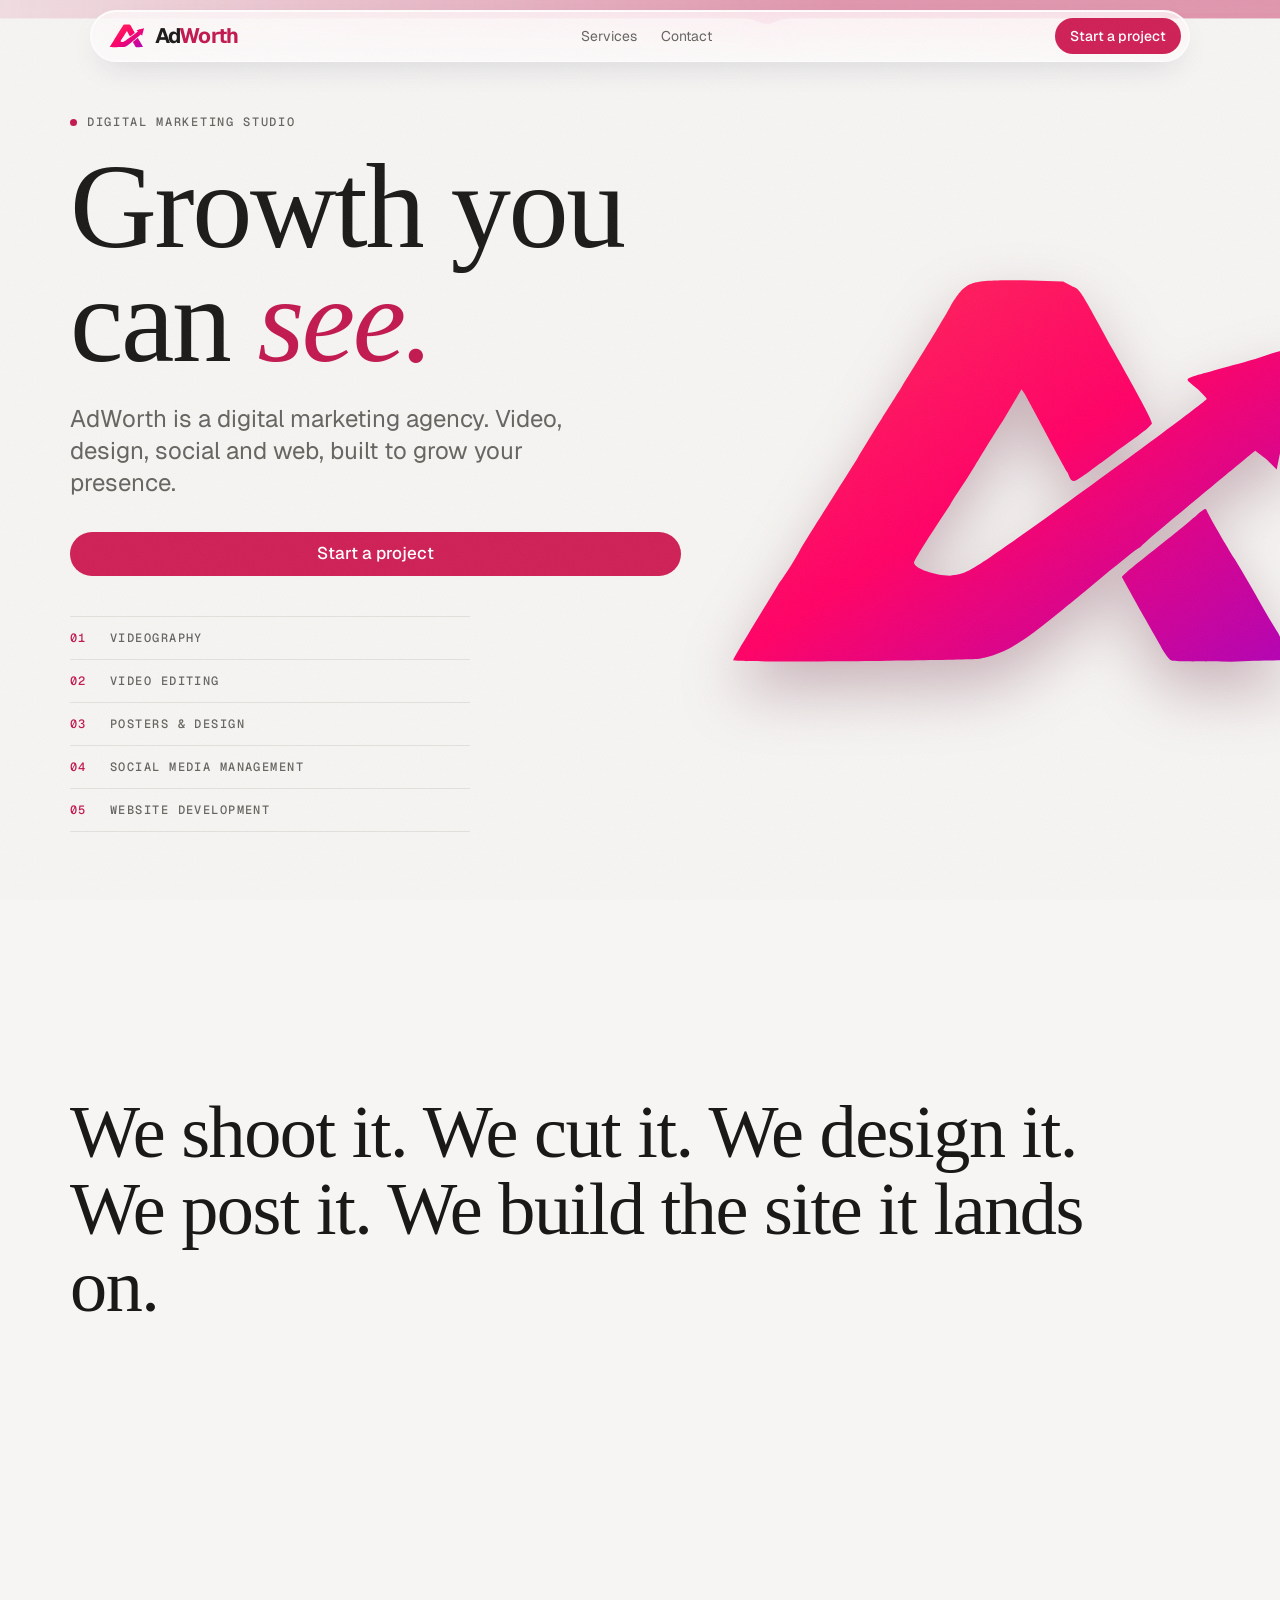
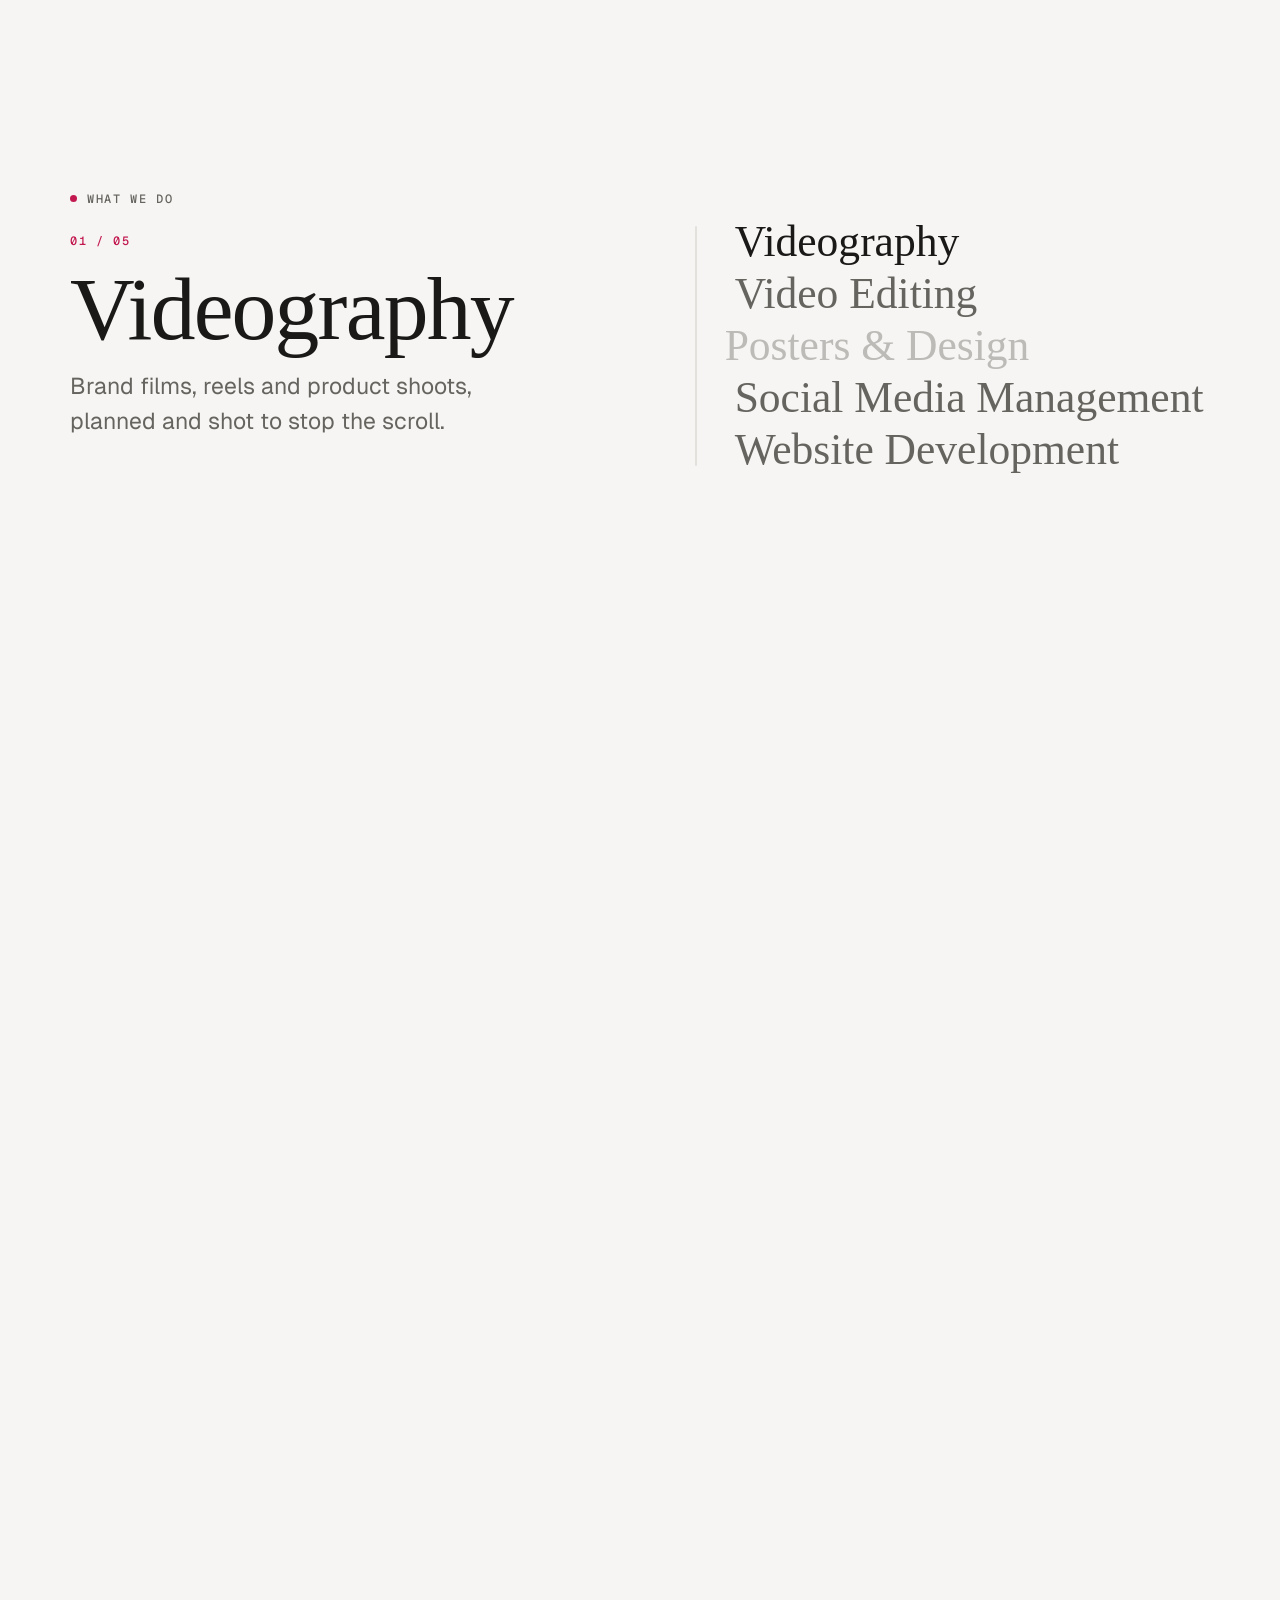
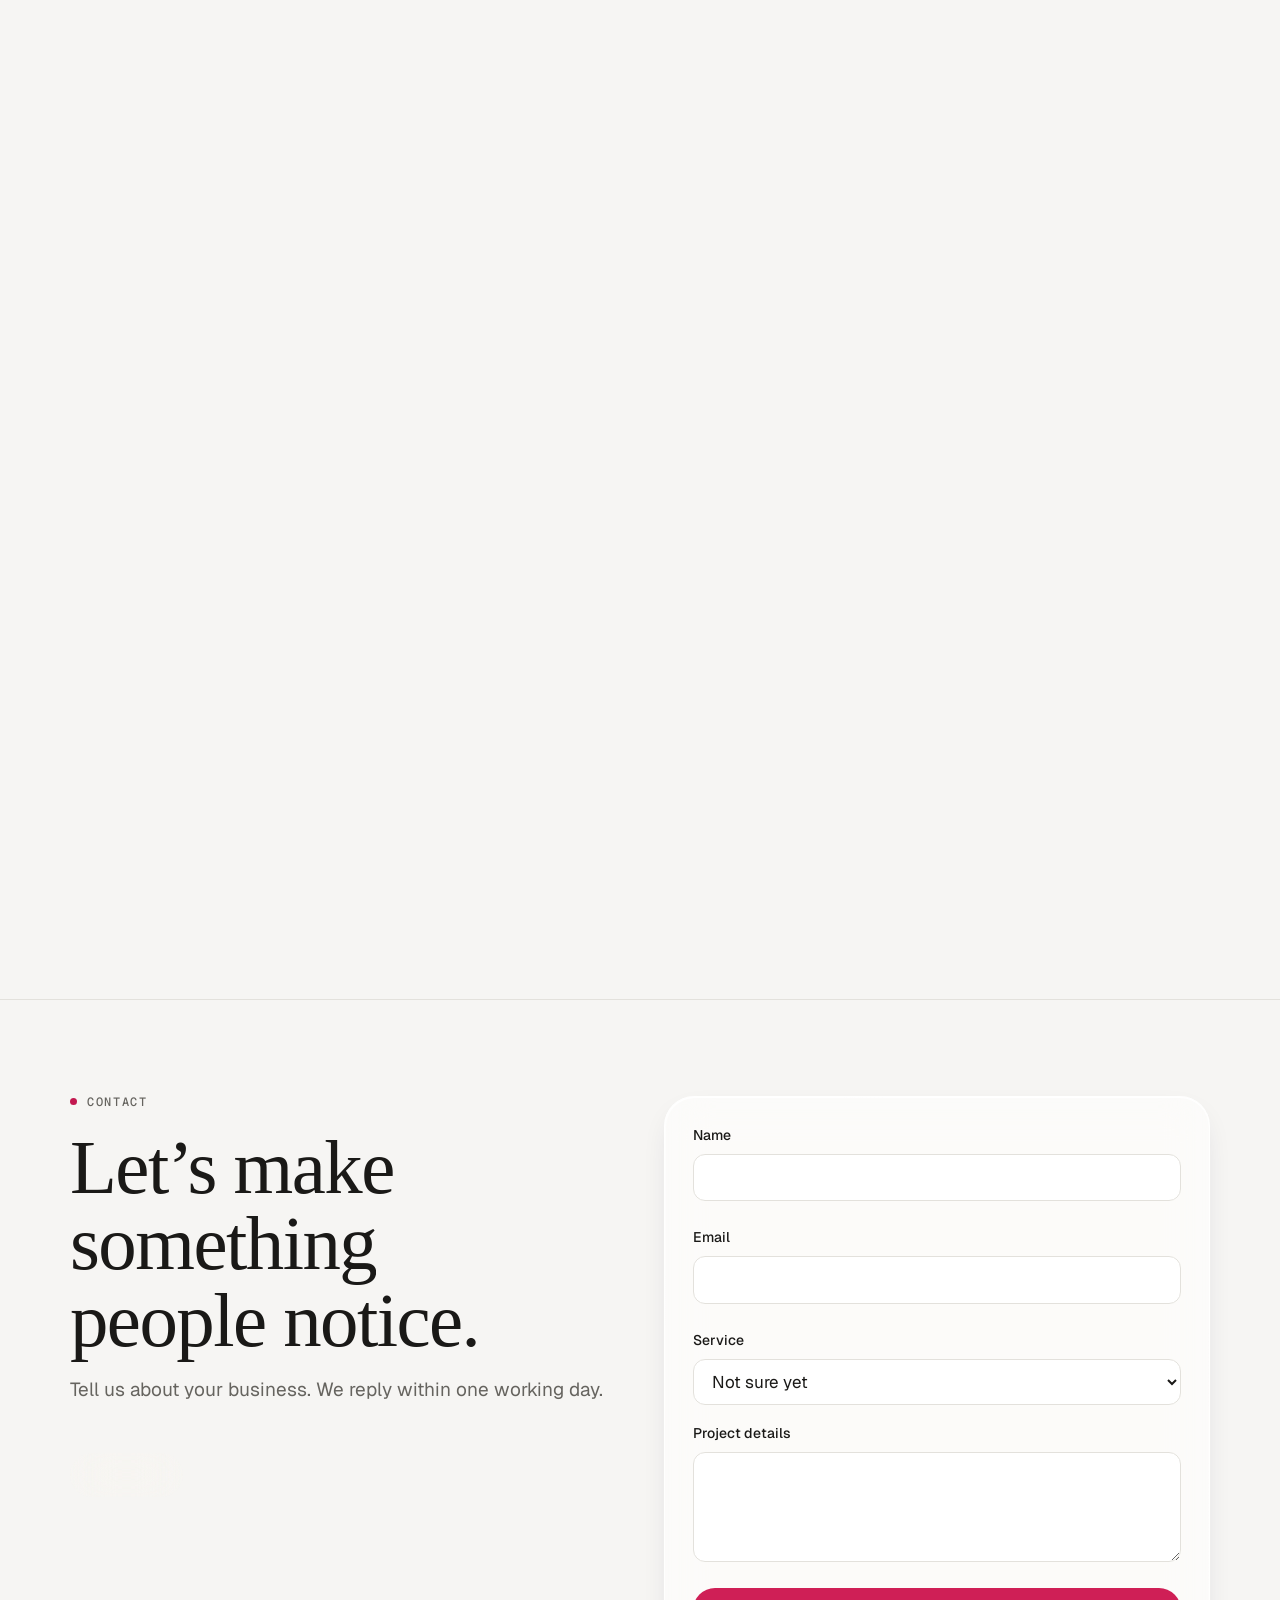
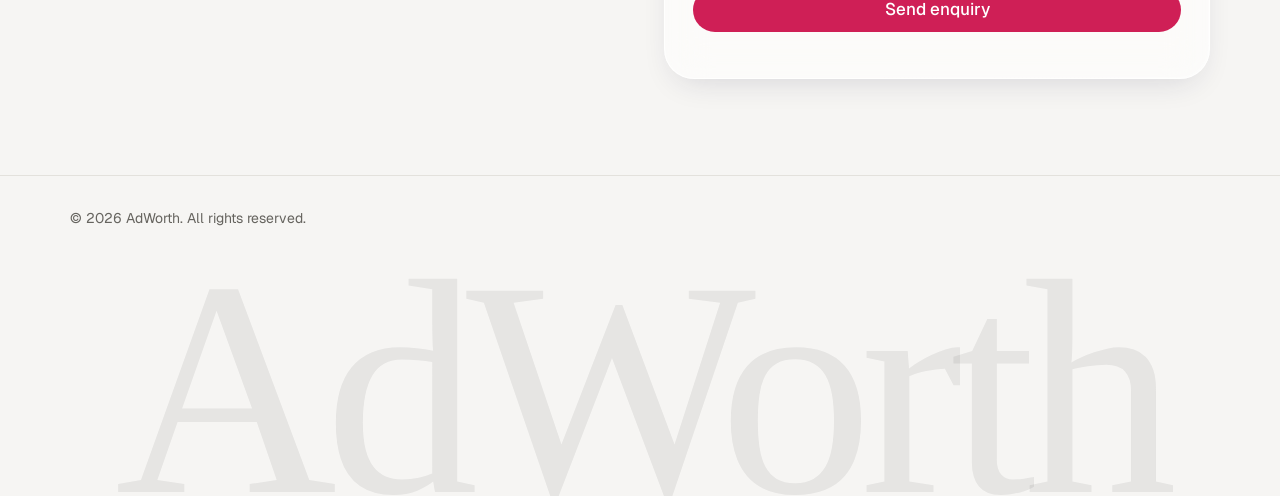
==== commit a21859d8: "Add files via upload" ====
--- a/index.html
+++ b/index.html
@@ -1,3 +1,4 @@
 <!DOCTYPE html>
 <html lang="en"><head><meta charset="utf-8"><meta name="viewport" content="width=device-width, initial-scale=1, viewport-fit=cover"><meta name="theme-color" content="#0d0d0c" media="(prefers-color-scheme: dark)"><meta name="theme-color" content="#f6f5f3" media="(prefers-color-scheme: light)"><title>AdWorth — Digital marketing agency</title><meta name="description" content="AdWorth is a digital marketing agency: videography, video editing, design, social media management and websites."><meta property="og:title" content="AdWorth — Digital marketing agency"><meta property="og:type" content="website"><link rel="icon" type="image/svg+xml" href="assets/mark.svg"><link rel="preconnect" href="https://fonts.googleapis.com"><link rel="preconnect" href="https://fonts.gstatic.com" crossorigin><link href="https://fonts.googleapis.com/css2?family=Geist:wght@400;500;600;700&family=Geist+Mono:wght@400;500&family=Instrument+Serif:ital@0;1&display=swap" rel="stylesheet"><link rel="stylesheet" href="css/styles.css"></head>
-<body><i id="pb"></i><div id="app"></div><noscript><p style="padding:24px">Please enable JavaScript to view this site.</p></noscript><script type="module" src="js/site.js"></script></body></html>
+<body><i id="pb"></i><svg id="drip" aria-hidden="true" focusable="false" preserveAspectRatio="none"></svg>
+<div id="app"></div><noscript><p style="padding:24px">Please enable JavaScript to view this site.</p></noscript><script type="module" src="js/site.js"></script></body></html>
--- a/css/styles.css
+++ b/css/styles.css
@@ -112,3 +112,23 @@
 #work,#contact{border-top:1px solid var(--line)}
 footer{overflow:hidden;padding-bottom:0}.big{font-family:var(--serif);font-size:clamp(84px,24vw,340px);line-height:.78;letter-spacing:-.04em;color:color-mix(in srgb,var(--ink) 7%,transparent);margin:40px 0 -.04em;white-space:nowrap;text-align:center;user-select:none}
 .hp{position:absolute;left:-9999px;opacity:0}#app:empty{min-height:100dvh}
+
+/* ---- v3: work grid, hero index, services index, admin edit ---- */
+.work{display:grid;grid-template-columns:repeat(auto-fill,minmax(min(100%,300px),1fr));gap:16px;overflow:visible;margin:0;padding:0;scroll-snap-type:none;align-items:start}
+.work figure{flex:none;width:auto}.work figure:nth-child(n){margin:0}.work figure:nth-child(3n+1) .ph{aspect-ratio:4/5}.work figure:nth-child(3n+2) .ph{aspect-ratio:1}.work figure:nth-child(3n) .ph{aspect-ratio:3/4}
+.idx{display:grid;gap:0;max-width:400px;margin:40px 0 0;border-top:1px solid var(--line)}.idx li{display:flex;align-items:baseline;gap:18px;padding:13px 0;border-bottom:1px solid var(--line)}.idx span{margin:0;min-width:22px}
+.hero .row .btn{flex:1 1 auto;padding:0 20px}
+.sidxw{position:relative;padding-left:30px}.sbar{position:absolute;left:0;top:8px;bottom:8px;width:2px;background:var(--line);border-radius:2px;overflow:hidden}.sbar i{display:block;width:100%;height:100%;background:var(--acc);transform-origin:top;transform:scaleY(0);transition:transform .3s linear}
+.sidx{list-style:none;margin:0;padding:0;display:grid;gap:4px}.sidx button{all:unset;box-sizing:border-box;cursor:pointer;display:flex;align-items:center;min-height:48px;font-family:var(--serif);font-size:clamp(26px,3.4vw,46px);line-height:1.1;color:var(--mute);opacity:.4;transition:opacity .4s,color .4s,transform .6s cubic-bezier(.2,.9,.3,1)}.sidx button.on{opacity:1;color:var(--ink);transform:translateX(10px)}.sidx button:focus-visible{outline:3px solid var(--acc);outline-offset:4px;border-radius:8px}
+.wedit{align-items:flex-start;padding:20px 0;border-bottom:1px solid var(--line)}.wf{flex:1;display:grid;gap:12px;min-width:0}.wedit .thumb{width:72px;height:72px}
+@media(max-width:820px){.steps{min-height:13em}.sidxw{margin-top:8px}.sidx button{font-size:26px;min-height:44px}.wedit{flex-wrap:nowrap}}
+
+/* toast: solid and readable in light and dark */
+.toast{background:var(--ink);color:var(--bg);border:0;max-width:calc(100% - 32px);text-align:center;line-height:1.35;-webkit-backdrop-filter:none;backdrop-filter:none;box-shadow:0 10px 30px -10px var(--gs)}.toast.bad{background:#c4281c;color:#fff}
+
+.live .w b{animation:none;transform:none}
+
+/* liquid drip background */
+#drip{position:absolute;top:0;left:0;width:100%;z-index:-1;pointer-events:none;color:var(--acc);opacity:.42;-webkit-mask-image:linear-gradient(to right,rgba(0,0,0,.25),#000 65%);mask-image:linear-gradient(to right,rgba(0,0,0,.25),#000 65%)}
+@media(prefers-color-scheme:dark){:root:not([data-theme="light"]) #drip{opacity:.34}}
+@media(max-width:820px){#drip{opacity:.3;-webkit-mask-image:none;mask-image:none}}
